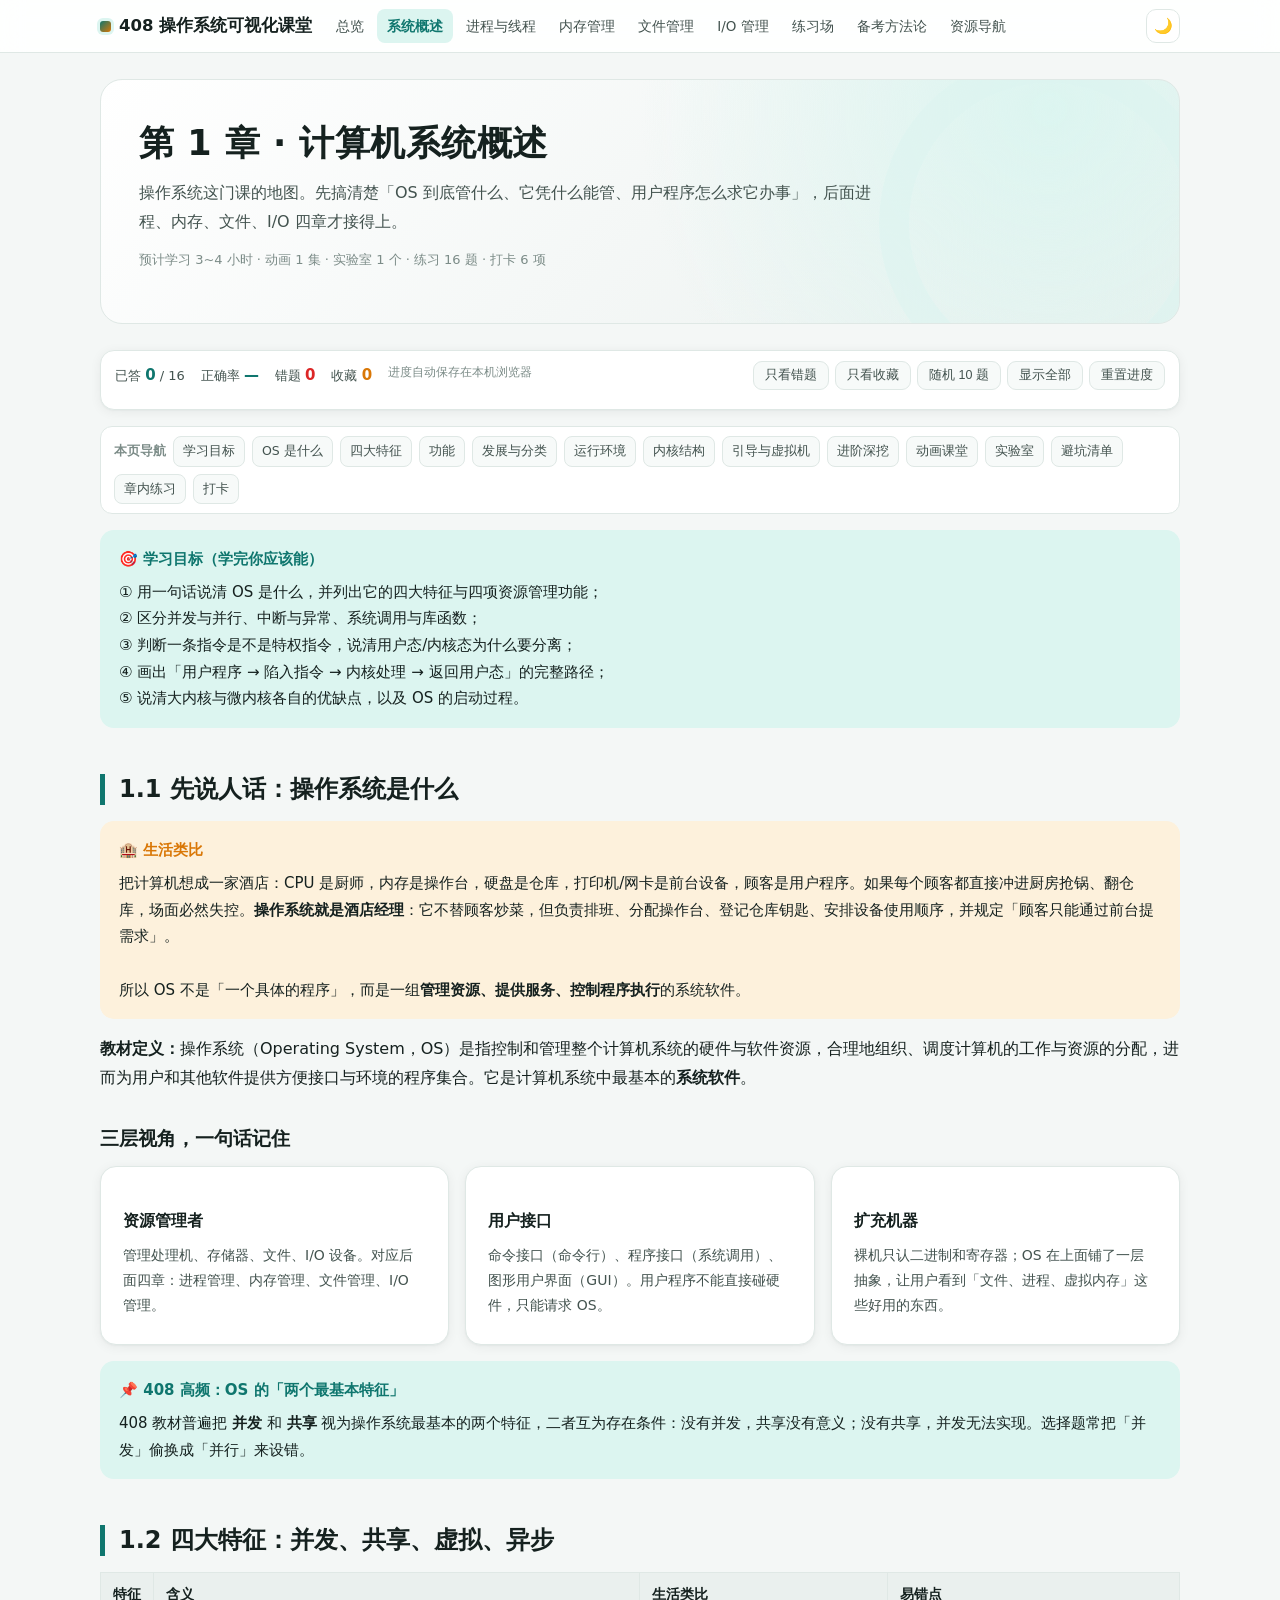
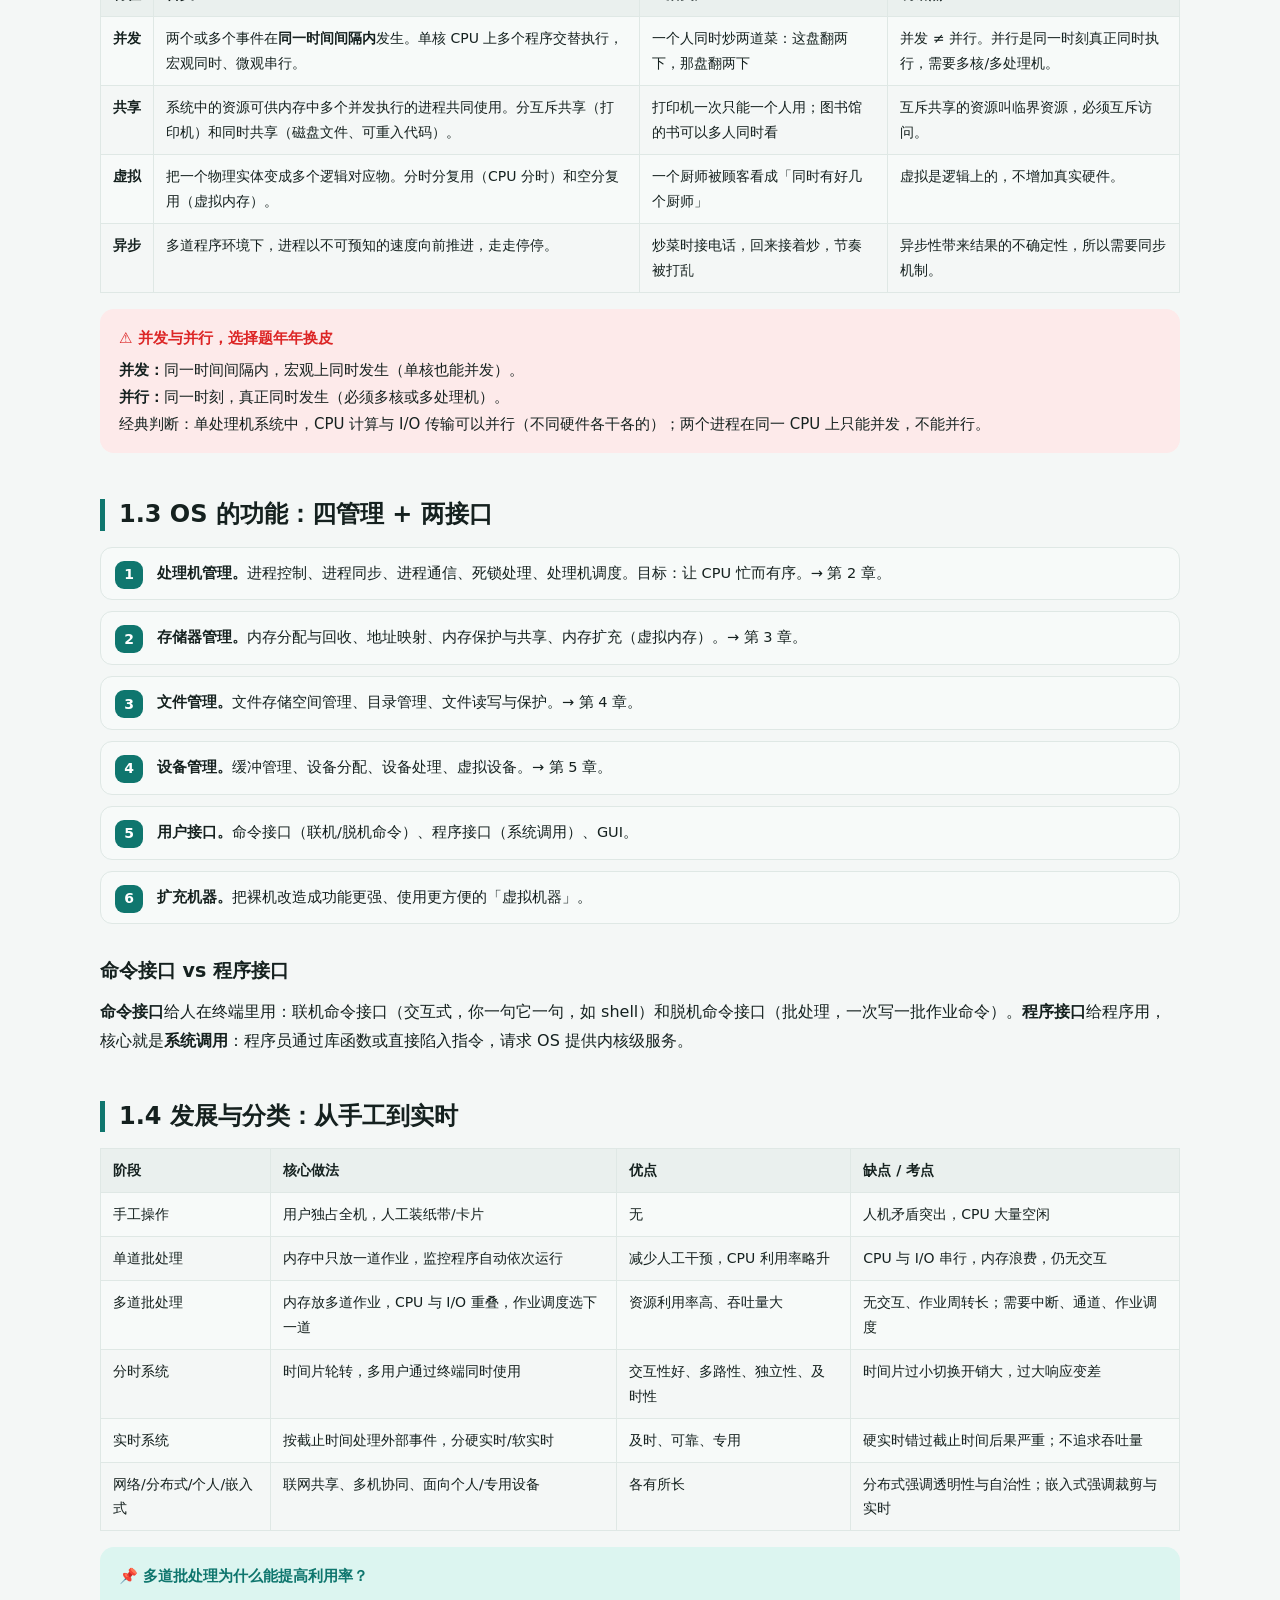
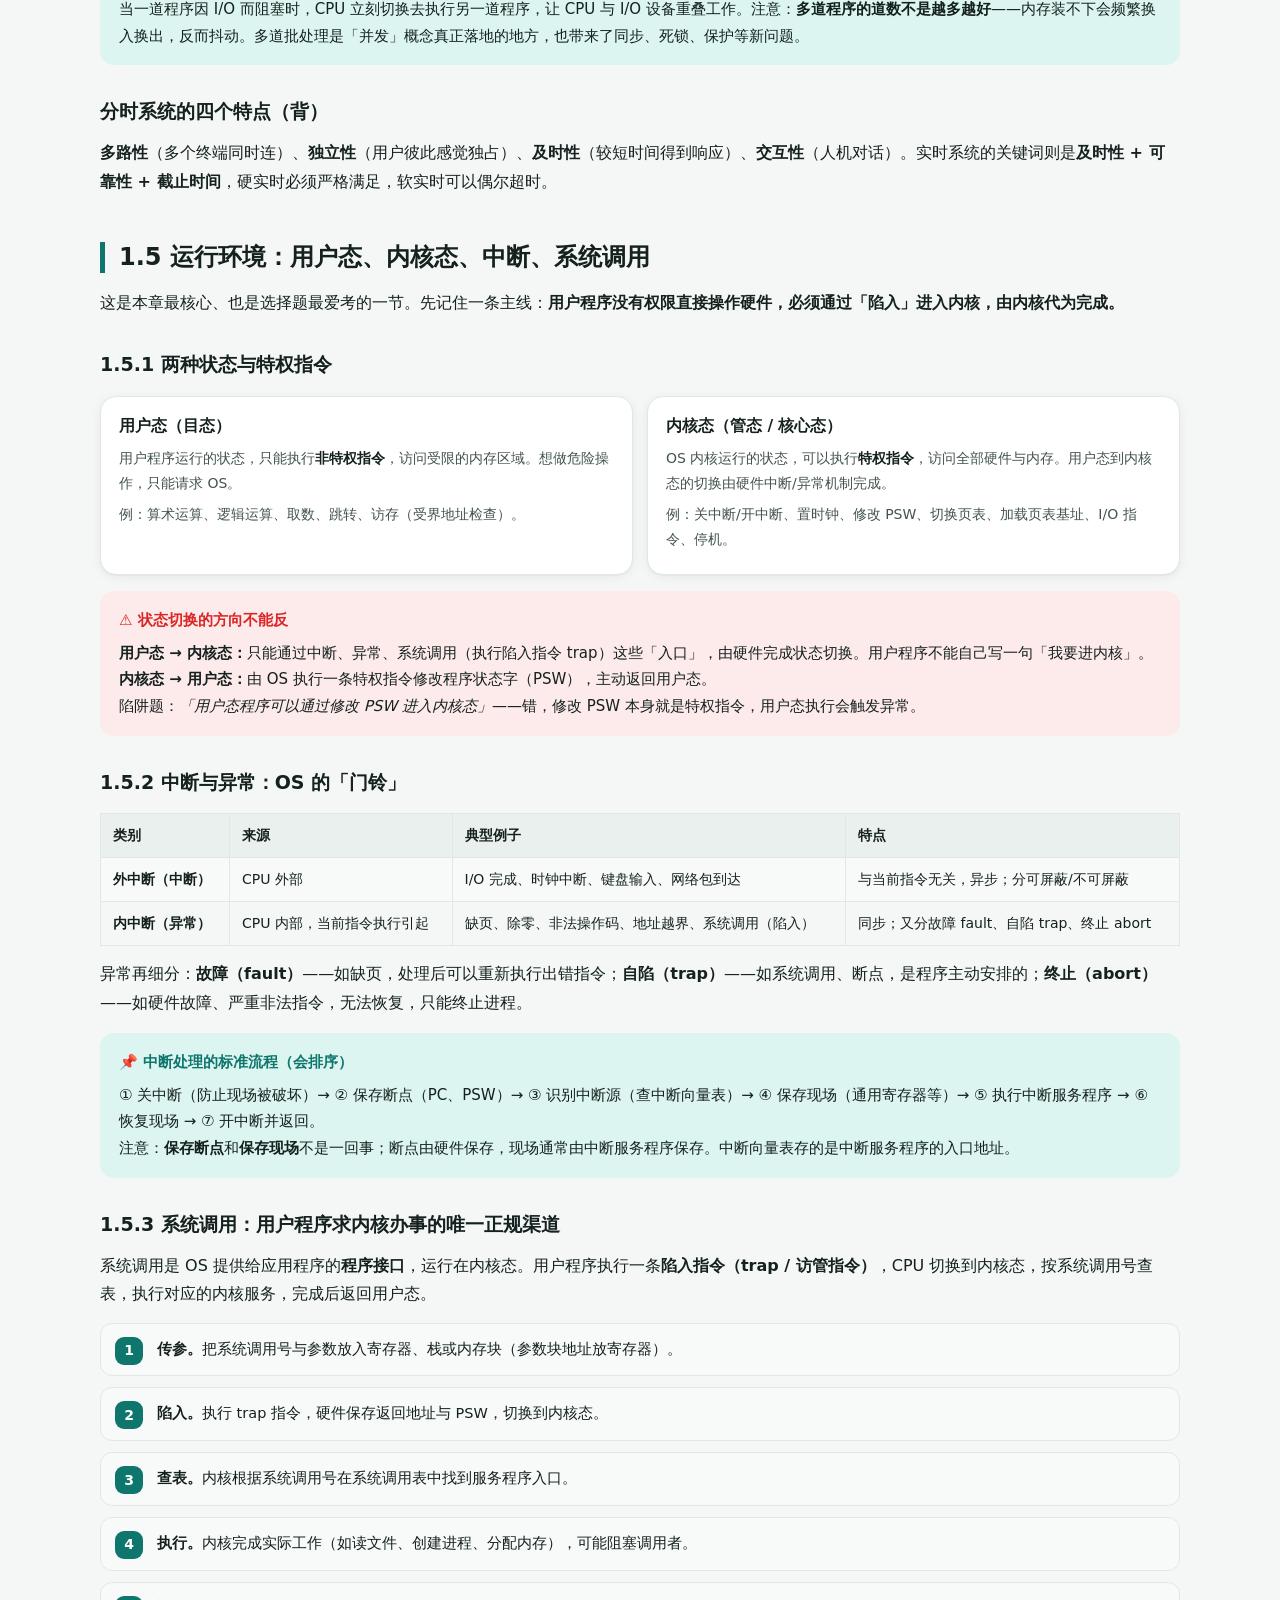
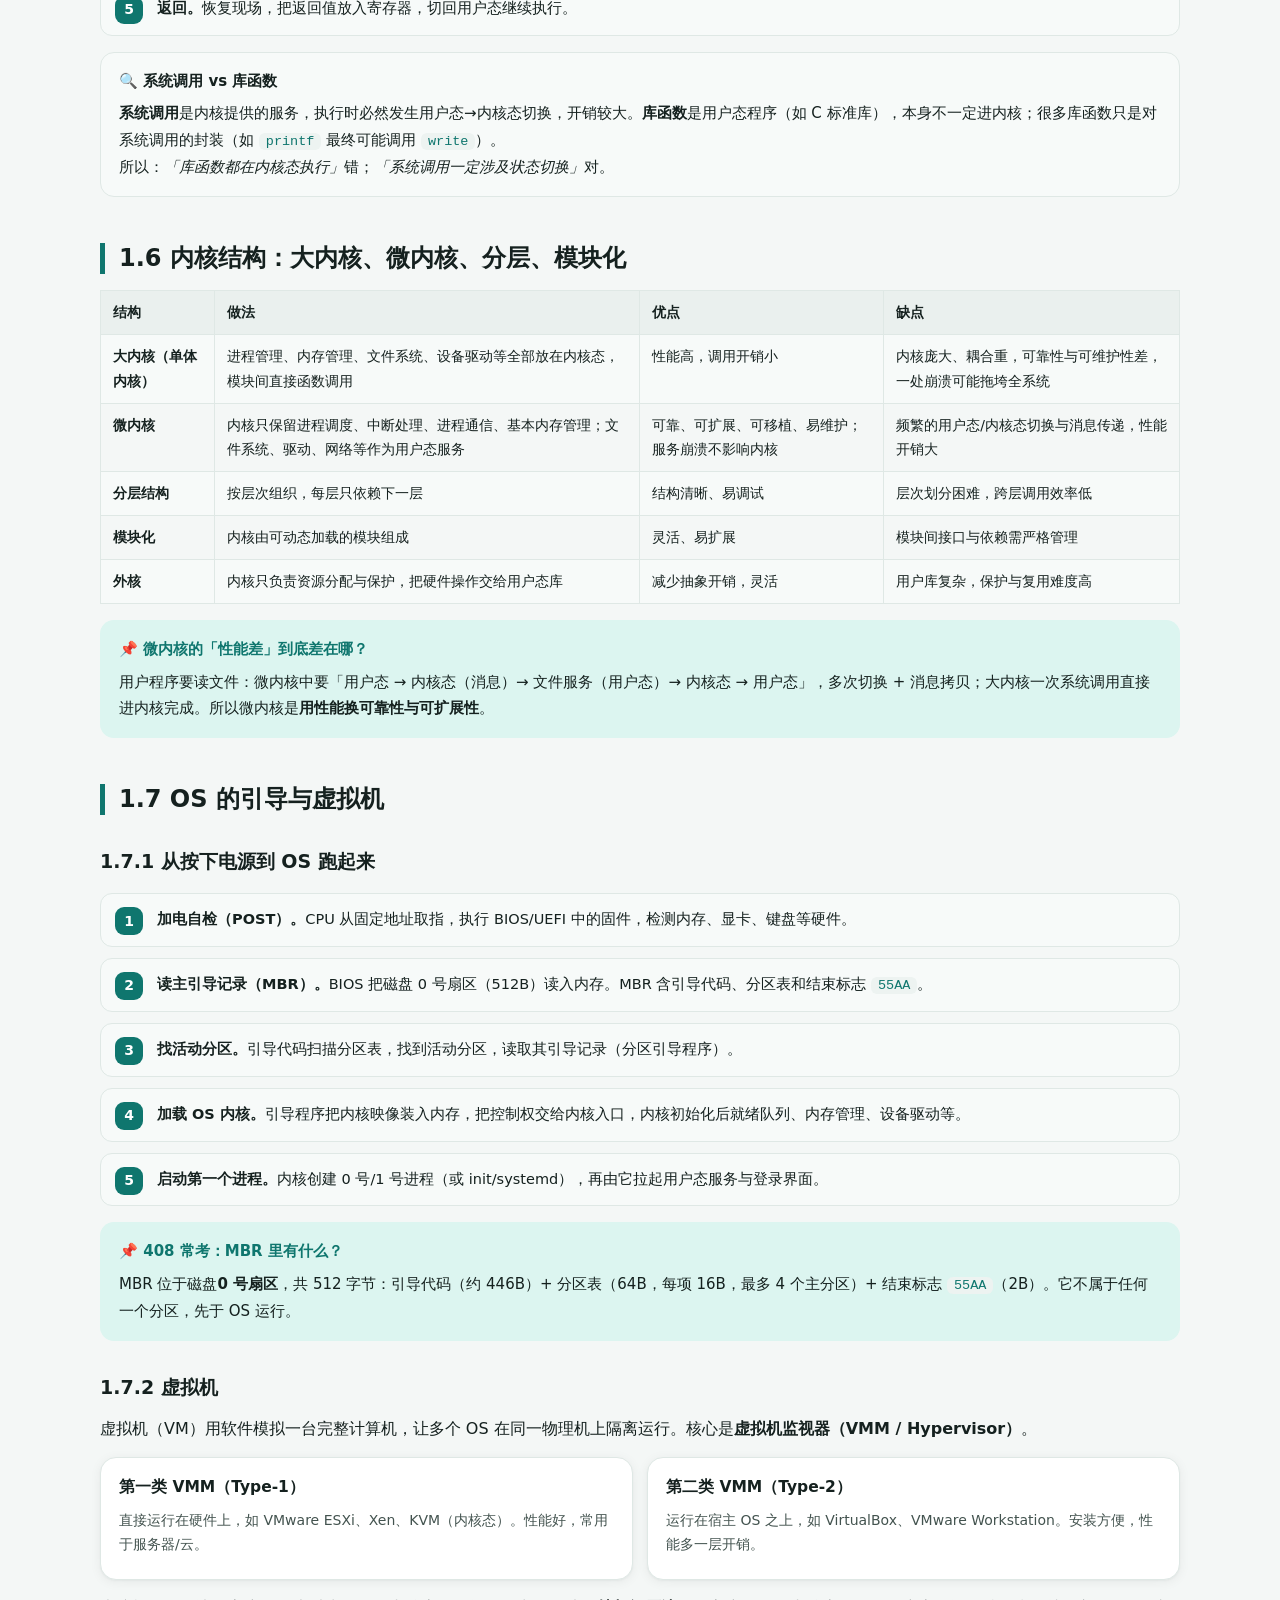
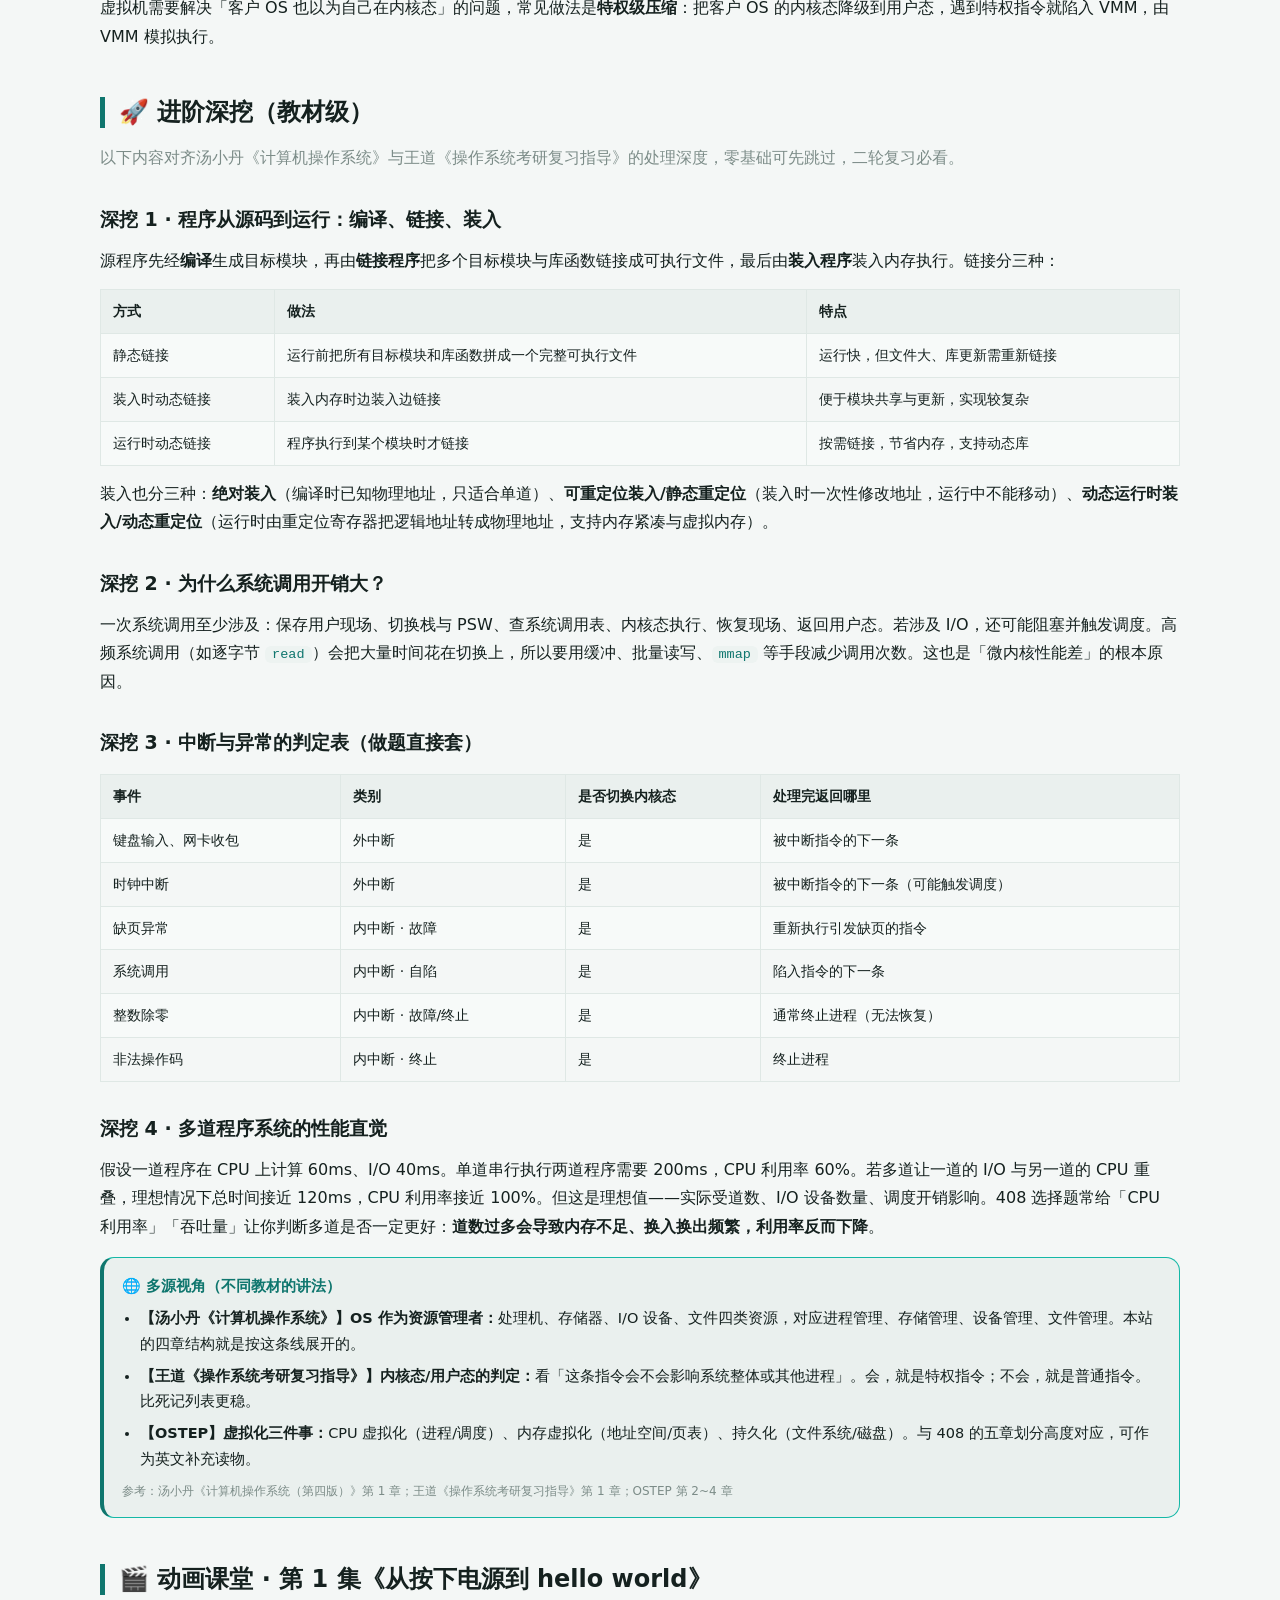
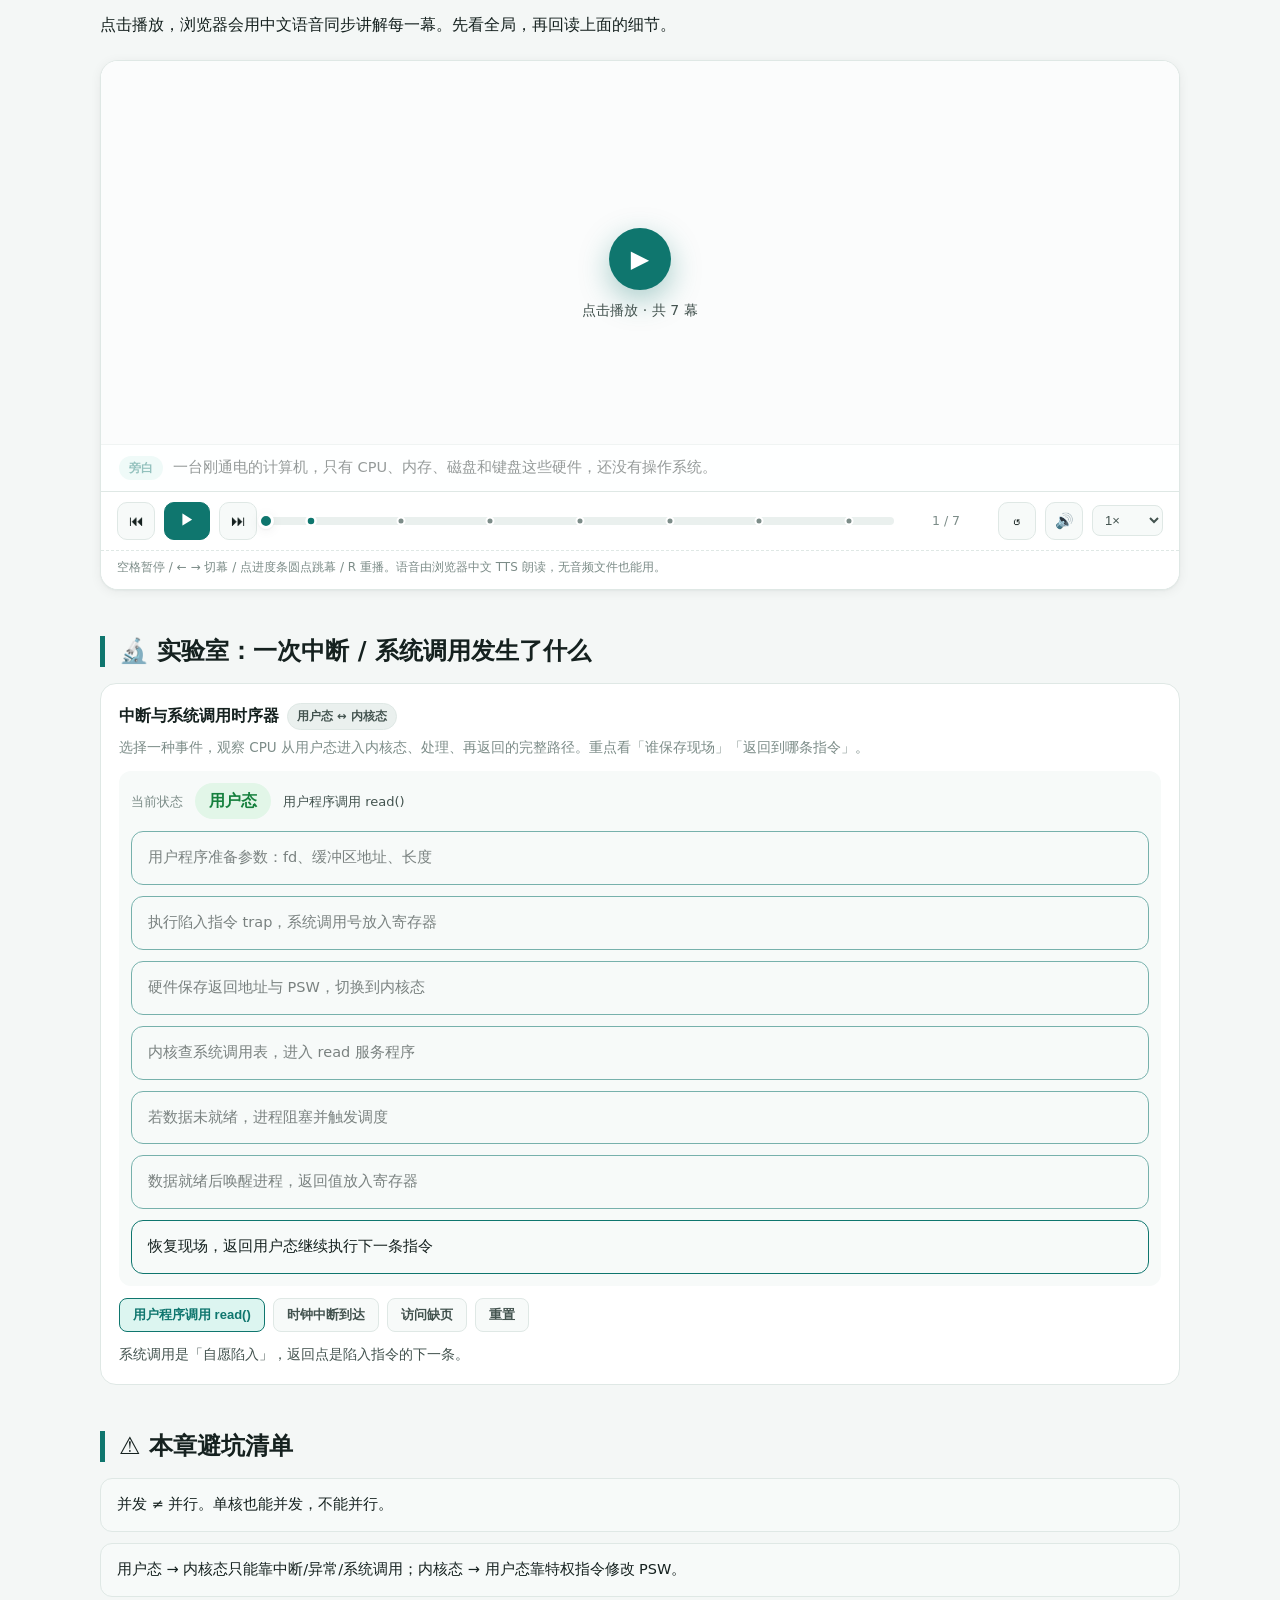
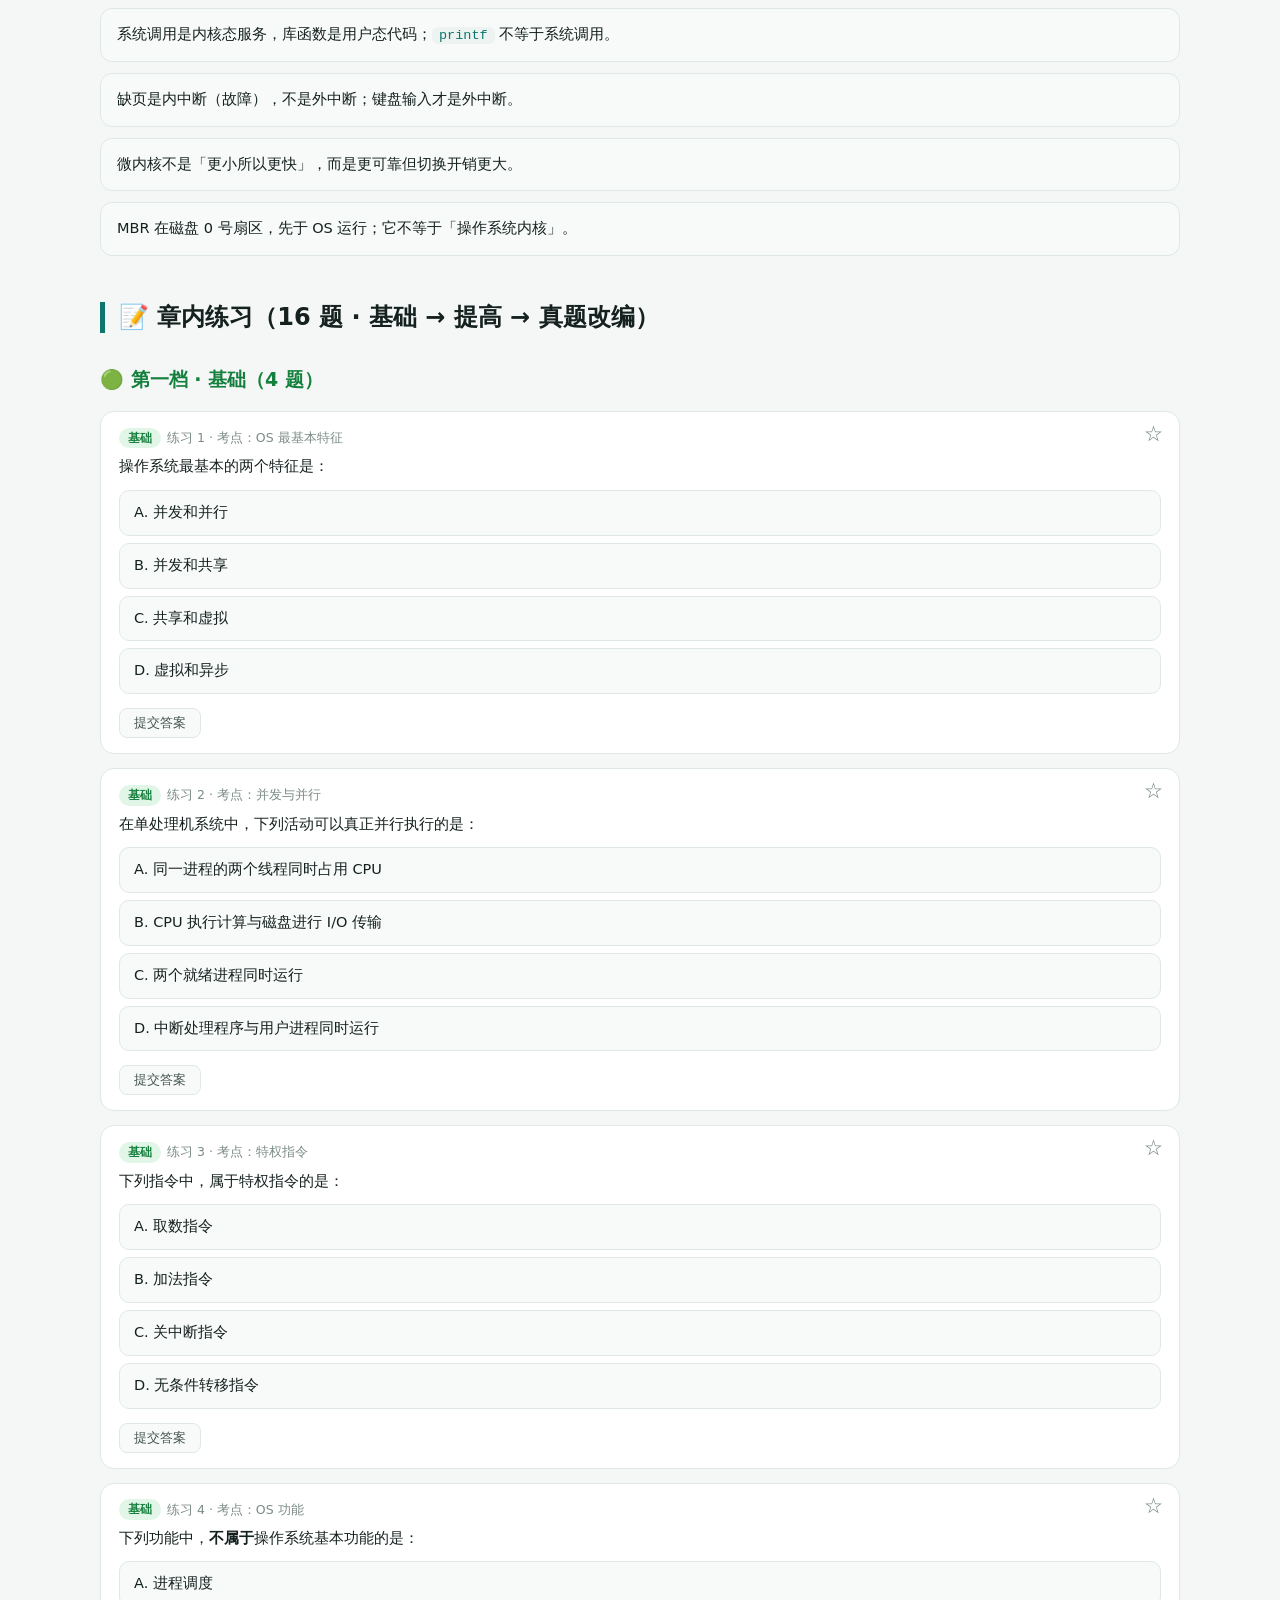
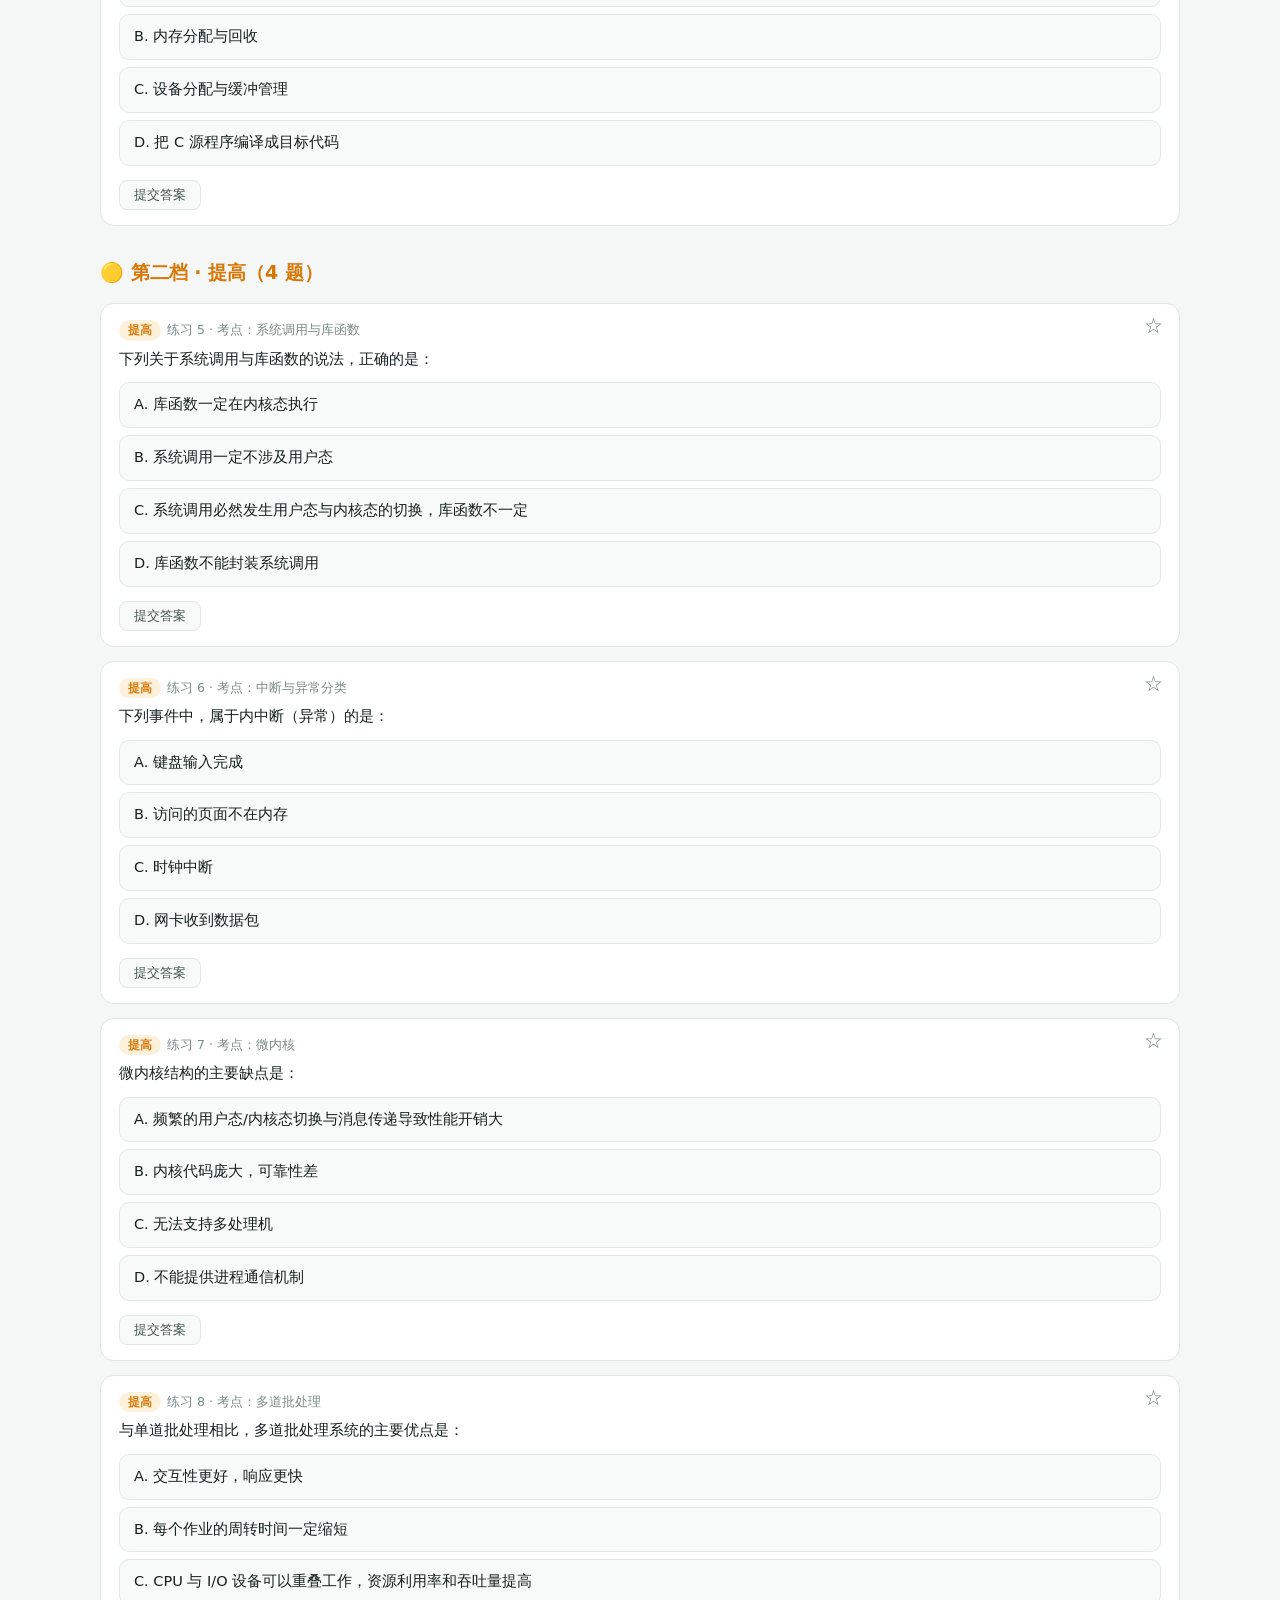
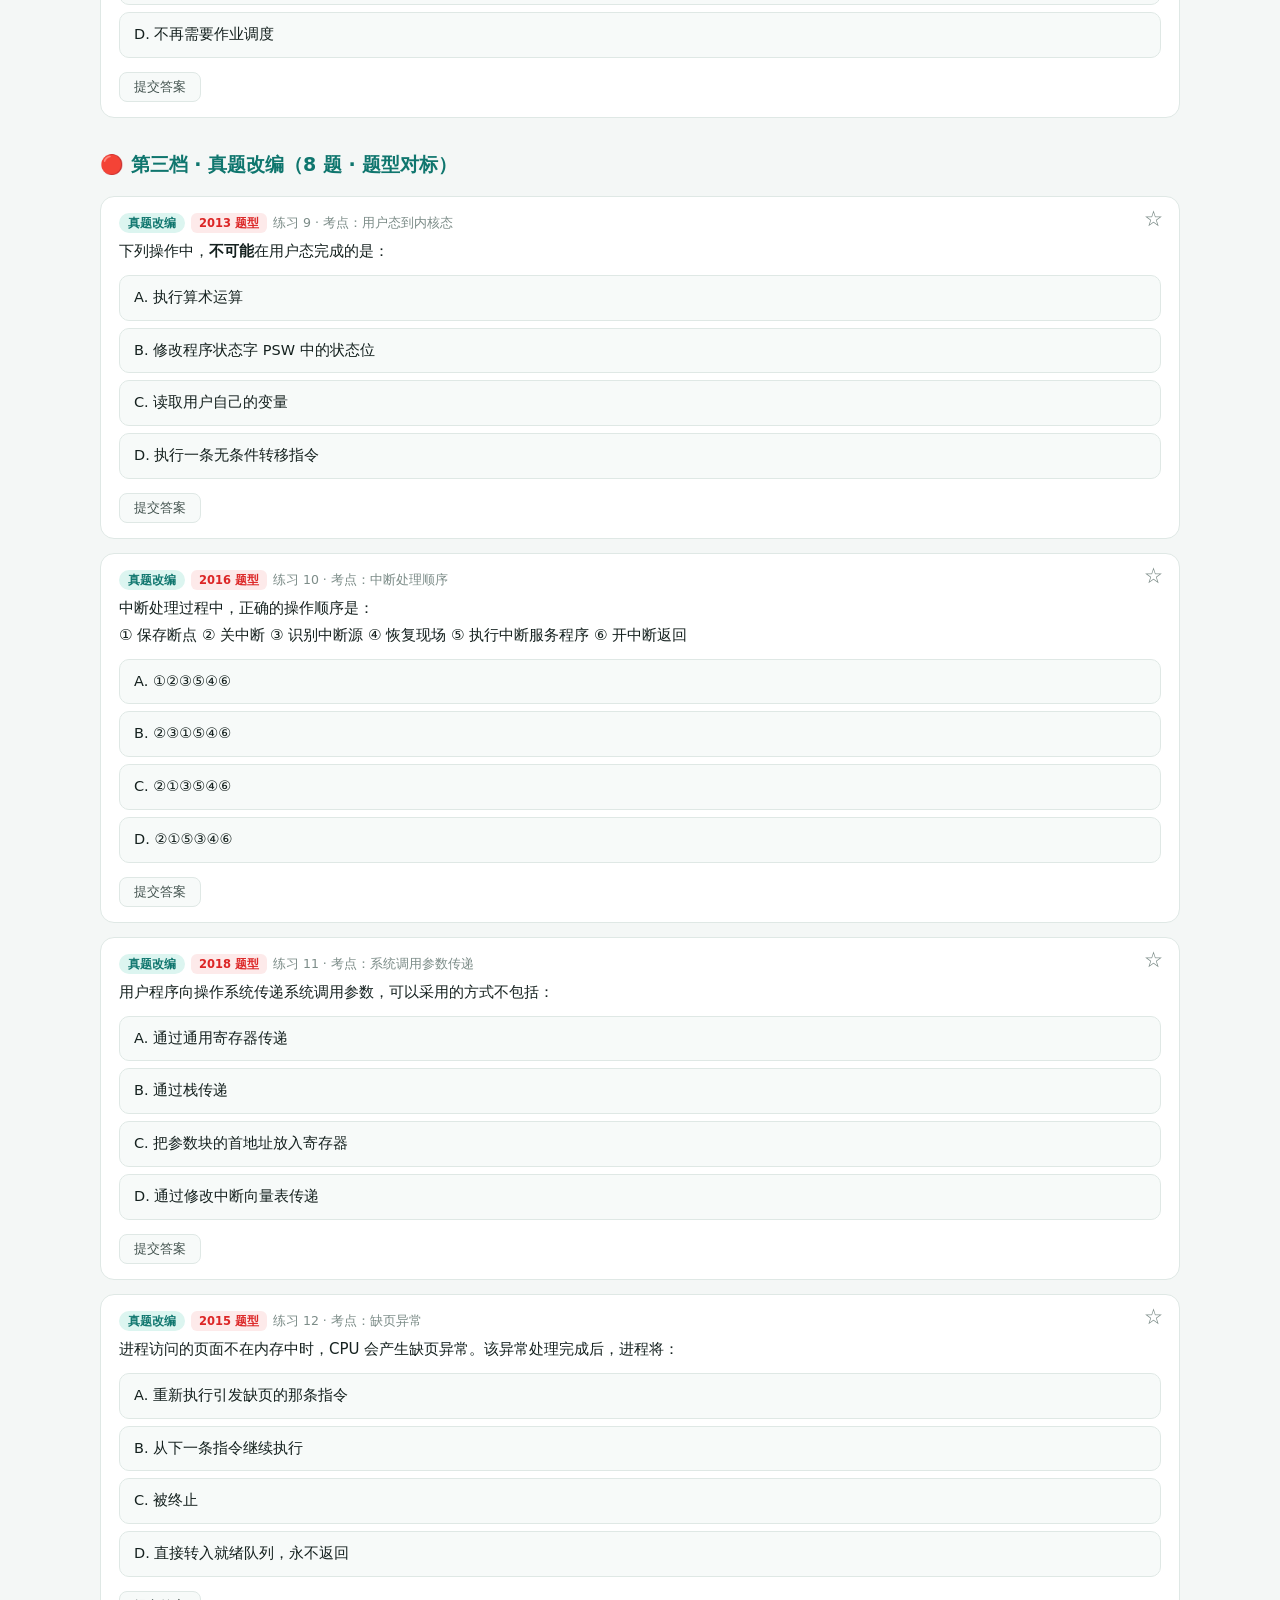
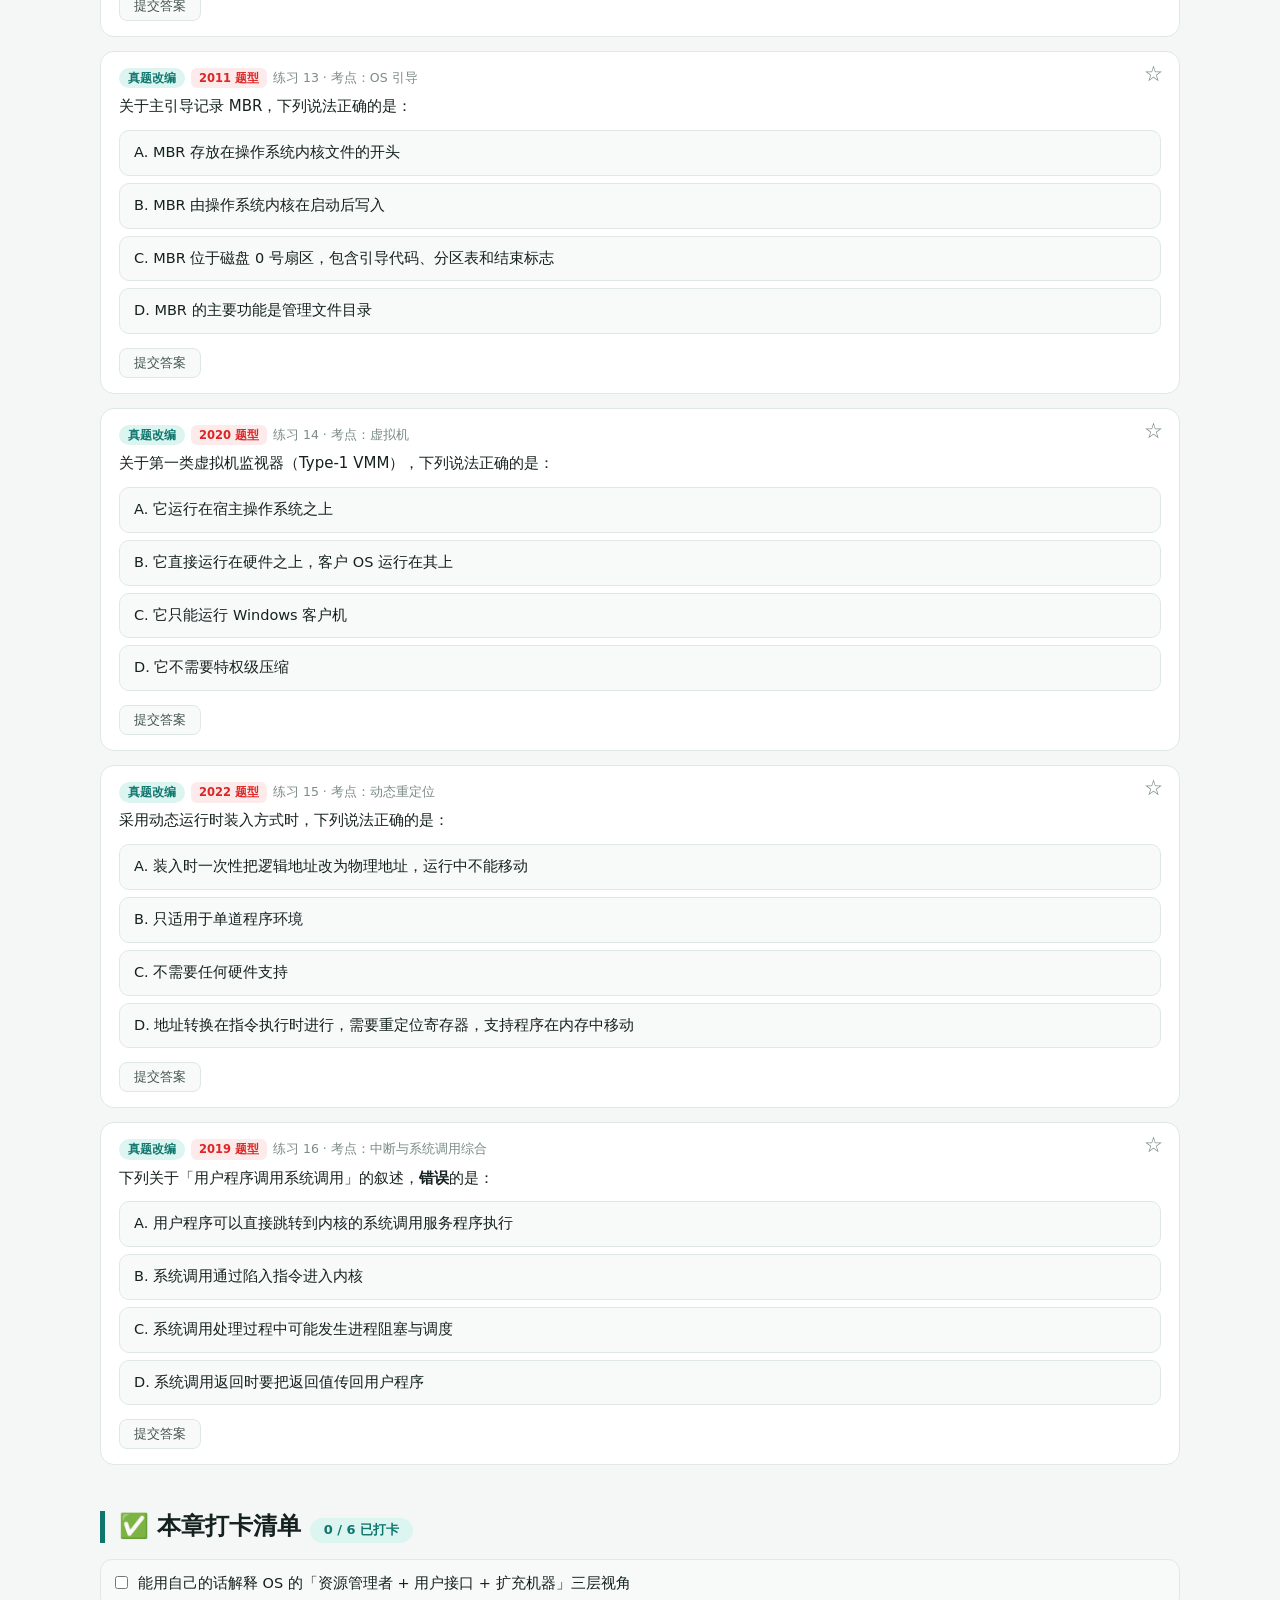
==== ch01.html @ ae4e2e85 "408 操作系统可视化课堂：5章详解/动画/实验室/80题/备考方法论" ====
<!DOCTYPE html>
<html lang="zh-CN" data-theme="light">
<head>
<meta charset="UTF-8">
<meta name="viewport" content="width=device-width, initial-scale=1.0">
<title>第 1 章 计算机系统概述 · 408 操作系统可视化课堂</title>
<link rel="stylesheet" href="assets/style.css">
</head>
<body>
<nav class="topbar"><div class="topbar-inner">
  <a class="logo" href="index.html"><span class="dot"></span>408 操作系统可视化课堂</a>
  <div class="nav-links">
    <a href="index.html">总览</a><a href="ch01.html">系统概述</a><a href="ch02.html">进程与线程</a><a href="ch03.html">内存管理</a><a href="ch04.html">文件管理</a><a href="ch05.html">I/O 管理</a><a href="practice.html">练习场</a><a href="method.html">备考方法论</a><a href="resources.html">资源导航</a>
  </div>
  <button class="theme-btn" title="切换明暗主题">🌙</button>
</div></nav>

<div class="wrap">
  <div class="hero">
    <h1>第 1 章 · 计算机系统概述</h1>
    <p>操作系统这门课的地图。先搞清楚「OS 到底管什么、它凭什么能管、用户程序怎么求它办事」，后面进程、内存、文件、I/O 四章才接得上。</p>
    <p class="tagline">预计学习 3~4 小时 · 动画 1 集 · 实验室 1 个 · 练习 16 题 · 打卡 6 项</p>
  </div>

  <div class="toc"><span class="toc-label">本页导航</span><a href="#goal">学习目标</a><a href="#s1">OS 是什么</a><a href="#s2">四大特征</a><a href="#s3">功能</a><a href="#s4">发展与分类</a><a href="#s5">运行环境</a><a href="#s6">内核结构</a><a href="#s7">引导与虚拟机</a><a href="#deep">进阶深挖</a><a href="#lesson">动画课堂</a><a href="#lab">实验室</a><a href="#pit">避坑清单</a><a href="#quiz">章内练习</a><a href="#ck">打卡</a></div>

  <div class="callout exam" id="goal"><div class="co-title">🎯 学习目标（学完你应该能）</div>
  ① 用一句话说清 OS 是什么，并列出它的四大特征与四项资源管理功能；<br>
  ② 区分并发与并行、中断与异常、系统调用与库函数；<br>
  ③ 判断一条指令是不是特权指令，说清用户态/内核态为什么要分离；<br>
  ④ 画出「用户程序 → 陷入指令 → 内核处理 → 返回用户态」的完整路径；<br>
  ⑤ 说清大内核与微内核各自的优缺点，以及 OS 的启动过程。</div>

  <h2 class="sec" id="s1">1.1 先说人话：操作系统是什么</h2>
  <div class="callout life"><div class="co-title">🏨 生活类比</div>
  把计算机想成一家酒店：CPU 是厨师，内存是操作台，硬盘是仓库，打印机/网卡是前台设备，顾客是用户程序。如果每个顾客都直接冲进厨房抢锅、翻仓库，场面必然失控。<b>操作系统就是酒店经理</b>：它不替顾客炒菜，但负责排班、分配操作台、登记仓库钥匙、安排设备使用顺序，并规定「顾客只能通过前台提需求」。<br><br>
  所以 OS 不是「一个具体的程序」，而是一组<b>管理资源、提供服务、控制程序执行</b>的系统软件。</div>

  <p><b>教材定义：</b>操作系统（Operating System，OS）是指控制和管理整个计算机系统的硬件与软件资源，合理地组织、调度计算机的工作与资源的分配，进而为用户和其他软件提供方便接口与环境的程序集合。它是计算机系统中最基本的<b>系统软件</b>。</p>

  <h3 class="sub">三层视角，一句话记住</h3>
  <div class="grid cols-3">
    <div class="card"><h4 class="mini">资源管理者</h4><p>管理处理机、存储器、文件、I/O 设备。对应后面四章：进程管理、内存管理、文件管理、I/O 管理。</p></div>
    <div class="card"><h4 class="mini">用户接口</h4><p>命令接口（命令行）、程序接口（系统调用）、图形用户界面（GUI）。用户程序不能直接碰硬件，只能请求 OS。</p></div>
    <div class="card"><h4 class="mini">扩充机器</h4><p>裸机只认二进制和寄存器；OS 在上面铺了一层抽象，让用户看到「文件、进程、虚拟内存」这些好用的东西。</p></div>
  </div>

  <div class="callout exam"><div class="co-title">📌 408 高频：OS 的「两个最基本特征」</div>
  408 教材普遍把 <b>并发</b> 和 <b>共享</b> 视为操作系统最基本的两个特征，二者互为存在条件：没有并发，共享没有意义；没有共享，并发无法实现。选择题常把「并发」偷换成「并行」来设错。</div>

  <h2 class="sec" id="s2">1.2 四大特征：并发、共享、虚拟、异步</h2>
  <div class="tbl-wrap">
    <table class="tbl">
      <tr><th>特征</th><th>含义</th><th>生活类比</th><th>易错点</th></tr>
      <tr><td><b>并发</b></td><td>两个或多个事件在<b>同一时间间隔内</b>发生。单核 CPU 上多个程序交替执行，宏观同时、微观串行。</td><td>一个人同时炒两道菜：这盘翻两下，那盘翻两下</td><td>并发 ≠ 并行。并行是同一时刻真正同时执行，需要多核/多处理机。</td></tr>
      <tr><td><b>共享</b></td><td>系统中的资源可供内存中多个并发执行的进程共同使用。分互斥共享（打印机）和同时共享（磁盘文件、可重入代码）。</td><td>打印机一次只能一个人用；图书馆的书可以多人同时看</td><td>互斥共享的资源叫临界资源，必须互斥访问。</td></tr>
      <tr><td><b>虚拟</b></td><td>把一个物理实体变成多个逻辑对应物。分时分复用（CPU 分时）和空分复用（虚拟内存）。</td><td>一个厨师被顾客看成「同时有好几个厨师」</td><td>虚拟是逻辑上的，不增加真实硬件。</td></tr>
      <tr><td><b>异步</b></td><td>多道程序环境下，进程以不可预知的速度向前推进，走走停停。</td><td>炒菜时接电话，回来接着炒，节奏被打乱</td><td>异步性带来结果的不确定性，所以需要同步机制。</td></tr>
    </table>
  </div>

  <div class="callout warn"><div class="co-title">⚠️ 并发与并行，选择题年年换皮</div>
  <b>并发：</b>同一时间间隔内，宏观上同时发生（单核也能并发）。<br>
  <b>并行：</b>同一时刻，真正同时发生（必须多核或多处理机）。<br>
  经典判断：单处理机系统中，CPU 计算与 I/O 传输可以并行（不同硬件各干各的）；两个进程在同一 CPU 上只能并发，不能并行。</div>

  <h2 class="sec" id="s3">1.3 OS 的功能：四管理 + 两接口</h2>
  <div class="steps">
    <div class="step"><b>处理机管理。</b>进程控制、进程同步、进程通信、死锁处理、处理机调度。目标：让 CPU 忙而有序。→ 第 2 章。</div>
    <div class="step"><b>存储器管理。</b>内存分配与回收、地址映射、内存保护与共享、内存扩充（虚拟内存）。→ 第 3 章。</div>
    <div class="step"><b>文件管理。</b>文件存储空间管理、目录管理、文件读写与保护。→ 第 4 章。</div>
    <div class="step"><b>设备管理。</b>缓冲管理、设备分配、设备处理、虚拟设备。→ 第 5 章。</div>
    <div class="step"><b>用户接口。</b>命令接口（联机/脱机命令）、程序接口（系统调用）、GUI。</div>
    <div class="step"><b>扩充机器。</b>把裸机改造成功能更强、使用更方便的「虚拟机器」。</div>
  </div>

  <h3 class="sub">命令接口 vs 程序接口</h3>
  <p><b>命令接口</b>给人在终端里用：联机命令接口（交互式，你一句它一句，如 shell）和脱机命令接口（批处理，一次写一批作业命令）。<b>程序接口</b>给程序用，核心就是<b>系统调用</b>：程序员通过库函数或直接陷入指令，请求 OS 提供内核级服务。</p>

  <h2 class="sec" id="s4">1.4 发展与分类：从手工到实时</h2>
  <div class="tbl-wrap">
    <table class="tbl">
      <tr><th>阶段</th><th>核心做法</th><th>优点</th><th>缺点 / 考点</th></tr>
      <tr><td>手工操作</td><td>用户独占全机，人工装纸带/卡片</td><td>无</td><td>人机矛盾突出，CPU 大量空闲</td></tr>
      <tr><td>单道批处理</td><td>内存中只放一道作业，监控程序自动依次运行</td><td>减少人工干预，CPU 利用率略升</td><td>CPU 与 I/O 串行，内存浪费，仍无交互</td></tr>
      <tr><td>多道批处理</td><td>内存放多道作业，CPU 与 I/O 重叠，作业调度选下一道</td><td>资源利用率高、吞吐量大</td><td>无交互、作业周转长；需要中断、通道、作业调度</td></tr>
      <tr><td>分时系统</td><td>时间片轮转，多用户通过终端同时使用</td><td>交互性好、多路性、独立性、及时性</td><td>时间片过小切换开销大，过大响应变差</td></tr>
      <tr><td>实时系统</td><td>按截止时间处理外部事件，分硬实时/软实时</td><td>及时、可靠、专用</td><td>硬实时错过截止时间后果严重；不追求吞吐量</td></tr>
      <tr><td>网络/分布式/个人/嵌入式</td><td>联网共享、多机协同、面向个人/专用设备</td><td>各有所长</td><td>分布式强调透明性与自治性；嵌入式强调裁剪与实时</td></tr>
    </table>
  </div>

  <div class="callout exam"><div class="co-title">📌 多道批处理为什么能提高利用率？</div>
  当一道程序因 I/O 而阻塞时，CPU 立刻切换去执行另一道程序，让 CPU 与 I/O 设备重叠工作。注意：<b>多道程序的道数不是越多越好</b>——内存装不下会频繁换入换出，反而抖动。多道批处理是「并发」概念真正落地的地方，也带来了同步、死锁、保护等新问题。</div>

  <h3 class="sub">分时系统的四个特点（背）</h3>
  <p><b>多路性</b>（多个终端同时连）、<b>独立性</b>（用户彼此感觉独占）、<b>及时性</b>（较短时间得到响应）、<b>交互性</b>（人机对话）。实时系统的关键词则是<b>及时性 + 可靠性 + 截止时间</b>，硬实时必须严格满足，软实时可以偶尔超时。</p>

  <h2 class="sec" id="s5">1.5 运行环境：用户态、内核态、中断、系统调用</h2>
  <p>这是本章最核心、也是选择题最爱考的一节。先记住一条主线：<b>用户程序没有权限直接操作硬件，必须通过「陷入」进入内核，由内核代为完成。</b></p>

  <h3 class="sub">1.5.1 两种状态与特权指令</h3>
  <div class="split">
    <div class="card">
      <h4>用户态（目态）</h4>
      <p>用户程序运行的状态，只能执行<b>非特权指令</b>，访问受限的内存区域。想做危险操作，只能请求 OS。</p>
      <p class="muted small">例：算术运算、逻辑运算、取数、跳转、访存（受界地址检查）。</p>
    </div>
    <div class="card">
      <h4>内核态（管态 / 核心态）</h4>
      <p>OS 内核运行的状态，可以执行<b>特权指令</b>，访问全部硬件与内存。用户态到内核态的切换由硬件中断/异常机制完成。</p>
      <p class="muted small">例：关中断/开中断、置时钟、修改 PSW、切换页表、加载页表基址、I/O 指令、停机。</p>
    </div>
  </div>

  <div class="callout warn"><div class="co-title">⚠️ 状态切换的方向不能反</div>
  <b>用户态 → 内核态：</b>只能通过中断、异常、系统调用（执行陷入指令 trap）这些「入口」，由硬件完成状态切换。用户程序不能自己写一句「我要进内核」。<br>
  <b>内核态 → 用户态：</b>由 OS 执行一条特权指令修改程序状态字（PSW），主动返回用户态。<br>
  陷阱题：<i>「用户态程序可以通过修改 PSW 进入内核态」</i>——错，修改 PSW 本身就是特权指令，用户态执行会触发异常。</div>

  <h3 class="sub">1.5.2 中断与异常：OS 的「门铃」</h3>
  <div class="tbl-wrap">
    <table class="tbl">
      <tr><th>类别</th><th>来源</th><th>典型例子</th><th>特点</th></tr>
      <tr><td><b>外中断（中断）</b></td><td>CPU 外部</td><td>I/O 完成、时钟中断、键盘输入、网络包到达</td><td>与当前指令无关，异步；分可屏蔽/不可屏蔽</td></tr>
      <tr><td><b>内中断（异常）</b></td><td>CPU 内部，当前指令执行引起</td><td>缺页、除零、非法操作码、地址越界、系统调用（陷入）</td><td>同步；又分故障 fault、自陷 trap、终止 abort</td></tr>
    </table>
  </div>
  <p>异常再细分：<b>故障（fault）</b>——如缺页，处理后可以重新执行出错指令；<b>自陷（trap）</b>——如系统调用、断点，是程序主动安排的；<b>终止（abort）</b>——如硬件故障、严重非法指令，无法恢复，只能终止进程。</p>

  <div class="callout exam"><div class="co-title">📌 中断处理的标准流程（会排序）</div>
  ① 关中断（防止现场被破坏）→ ② 保存断点（PC、PSW）→ ③ 识别中断源（查中断向量表）→ ④ 保存现场（通用寄存器等）→ ⑤ 执行中断服务程序 → ⑥ 恢复现场 → ⑦ 开中断并返回。<br>
  注意：<b>保存断点</b>和<b>保存现场</b>不是一回事；断点由硬件保存，现场通常由中断服务程序保存。中断向量表存的是中断服务程序的入口地址。</div>

  <h3 class="sub">1.5.3 系统调用：用户程序求内核办事的唯一正规渠道</h3>
  <p>系统调用是 OS 提供给应用程序的<b>程序接口</b>，运行在内核态。用户程序执行一条<b>陷入指令（trap / 访管指令）</b>，CPU 切换到内核态，按系统调用号查表，执行对应的内核服务，完成后返回用户态。</p>

  <div class="steps">
    <div class="step"><b>传参。</b>把系统调用号与参数放入寄存器、栈或内存块（参数块地址放寄存器）。</div>
    <div class="step"><b>陷入。</b>执行 trap 指令，硬件保存返回地址与 PSW，切换到内核态。</div>
    <div class="step"><b>查表。</b>内核根据系统调用号在系统调用表中找到服务程序入口。</div>
    <div class="step"><b>执行。</b>内核完成实际工作（如读文件、创建进程、分配内存），可能阻塞调用者。</div>
    <div class="step"><b>返回。</b>恢复现场，把返回值放入寄存器，切回用户态继续执行。</div>
  </div>

  <div class="callout"><div class="co-title">🔍 系统调用 vs 库函数</div>
  <b>系统调用</b>是内核提供的服务，执行时必然发生用户态→内核态切换，开销较大。<b>库函数</b>是用户态程序（如 C 标准库），本身不一定进内核；很多库函数只是对系统调用的封装（如 <code class="inline">printf</code> 最终可能调用 <code class="inline">write</code>）。<br>
  所以：<i>「库函数都在内核态执行」</i>错；<i>「系统调用一定涉及状态切换」</i>对。</div>

  <h2 class="sec" id="s6">1.6 内核结构：大内核、微内核、分层、模块化</h2>
  <div class="tbl-wrap">
    <table class="tbl">
      <tr><th>结构</th><th>做法</th><th>优点</th><th>缺点</th></tr>
      <tr><td><b>大内核（单体内核）</b></td><td>进程管理、内存管理、文件系统、设备驱动等全部放在内核态，模块间直接函数调用</td><td>性能高，调用开销小</td><td>内核庞大、耦合重，可靠性与可维护性差，一处崩溃可能拖垮全系统</td></tr>
      <tr><td><b>微内核</b></td><td>内核只保留进程调度、中断处理、进程通信、基本内存管理；文件系统、驱动、网络等作为用户态服务</td><td>可靠、可扩展、可移植、易维护；服务崩溃不影响内核</td><td>频繁的用户态/内核态切换与消息传递，性能开销大</td></tr>
      <tr><td><b>分层结构</b></td><td>按层次组织，每层只依赖下一层</td><td>结构清晰、易调试</td><td>层次划分困难，跨层调用效率低</td></tr>
      <tr><td><b>模块化</b></td><td>内核由可动态加载的模块组成</td><td>灵活、易扩展</td><td>模块间接口与依赖需严格管理</td></tr>
      <tr><td><b>外核</b></td><td>内核只负责资源分配与保护，把硬件操作交给用户态库</td><td>减少抽象开销，灵活</td><td>用户库复杂，保护与复用难度高</td></tr>
    </table>
  </div>
  <div class="callout exam"><div class="co-title">📌 微内核的「性能差」到底差在哪？</div>
  用户程序要读文件：微内核中要「用户态 → 内核态（消息）→ 文件服务（用户态）→ 内核态 → 用户态」，多次切换 + 消息拷贝；大内核一次系统调用直接进内核完成。所以微内核是<b>用性能换可靠性与可扩展性</b>。</div>

  <h2 class="sec" id="s7">1.7 OS 的引导与虚拟机</h2>
  <h3 class="sub">1.7.1 从按下电源到 OS 跑起来</h3>
  <div class="steps">
    <div class="step"><b>加电自检（POST）。</b>CPU 从固定地址取指，执行 BIOS/UEFI 中的固件，检测内存、显卡、键盘等硬件。</div>
    <div class="step"><b>读主引导记录（MBR）。</b>BIOS 把磁盘 0 号扇区（512B）读入内存。MBR 含引导代码、分区表和结束标志 <code class="inline">55AA</code>。</div>
    <div class="step"><b>找活动分区。</b>引导代码扫描分区表，找到活动分区，读取其引导记录（分区引导程序）。</div>
    <div class="step"><b>加载 OS 内核。</b>引导程序把内核映像装入内存，把控制权交给内核入口，内核初始化后就绪队列、内存管理、设备驱动等。</div>
    <div class="step"><b>启动第一个进程。</b>内核创建 0 号/1 号进程（或 init/systemd），再由它拉起用户态服务与登录界面。</div>
  </div>
  <div class="callout exam"><div class="co-title">📌 408 常考：MBR 里有什么？</div>
  MBR 位于磁盘<b>0 号扇区</b>，共 512 字节：引导代码（约 446B）+ 分区表（64B，每项 16B，最多 4 个主分区）+ 结束标志 <code class="inline">55AA</code>（2B）。它不属于任何一个分区，先于 OS 运行。</div>

  <h3 class="sub">1.7.2 虚拟机</h3>
  <p>虚拟机（VM）用软件模拟一台完整计算机，让多个 OS 在同一物理机上隔离运行。核心是<b>虚拟机监视器（VMM / Hypervisor）</b>。</p>
  <div class="split">
    <div class="card"><h4>第一类 VMM（Type-1）</h4><p>直接运行在硬件上，如 VMware ESXi、Xen、KVM（内核态）。性能好，常用于服务器/云。</p></div>
    <div class="card"><h4>第二类 VMM（Type-2）</h4><p>运行在宿主 OS 之上，如 VirtualBox、VMware Workstation。安装方便，性能多一层开销。</p></div>
  </div>
  <p>虚拟机需要解决「客户 OS 也以为自己在内核态」的问题，常见做法是<b>特权级压缩</b>：把客户 OS 的内核态降级到用户态，遇到特权指令就陷入 VMM，由 VMM 模拟执行。</p>

  <h2 class="sec" id="deep">🚀 进阶深挖（教材级）</h2>
  <p class="muted">以下内容对齐汤小丹《计算机操作系统》与王道《操作系统考研复习指导》的处理深度，零基础可先跳过，二轮复习必看。</p>

  <h3 class="sub">深挖 1 · 程序从源码到运行：编译、链接、装入</h3>
  <p>源程序先经<b>编译</b>生成目标模块，再由<b>链接程序</b>把多个目标模块与库函数链接成可执行文件，最后由<b>装入程序</b>装入内存执行。链接分三种：</p>
  <div class="tbl-wrap">
    <table class="tbl">
      <tr><th>方式</th><th>做法</th><th>特点</th></tr>
      <tr><td>静态链接</td><td>运行前把所有目标模块和库函数拼成一个完整可执行文件</td><td>运行快，但文件大、库更新需重新链接</td></tr>
      <tr><td>装入时动态链接</td><td>装入内存时边装入边链接</td><td>便于模块共享与更新，实现较复杂</td></tr>
      <tr><td>运行时动态链接</td><td>程序执行到某个模块时才链接</td><td>按需链接，节省内存，支持动态库</td></tr>
    </table>
  </div>
  <p>装入也分三种：<b>绝对装入</b>（编译时已知物理地址，只适合单道）、<b>可重定位装入/静态重定位</b>（装入时一次性修改地址，运行中不能移动）、<b>动态运行时装入/动态重定位</b>（运行时由重定位寄存器把逻辑地址转成物理地址，支持内存紧凑与虚拟内存）。</p>

  <h3 class="sub">深挖 2 · 为什么系统调用开销大？</h3>
  <p>一次系统调用至少涉及：保存用户现场、切换栈与 PSW、查系统调用表、内核态执行、恢复现场、返回用户态。若涉及 I/O，还可能阻塞并触发调度。高频系统调用（如逐字节 <code class="inline">read</code>）会把大量时间花在切换上，所以要用缓冲、批量读写、<code class="inline">mmap</code> 等手段减少调用次数。这也是「微内核性能差」的根本原因。</p>

  <h3 class="sub">深挖 3 · 中断与异常的判定表（做题直接套）</h3>
  <div class="tbl-wrap">
    <table class="tbl">
      <tr><th>事件</th><th>类别</th><th>是否切换内核态</th><th>处理完返回哪里</th></tr>
      <tr><td>键盘输入、网卡收包</td><td>外中断</td><td>是</td><td>被中断指令的下一条</td></tr>
      <tr><td>时钟中断</td><td>外中断</td><td>是</td><td>被中断指令的下一条（可能触发调度）</td></tr>
      <tr><td>缺页异常</td><td>内中断 · 故障</td><td>是</td><td>重新执行引发缺页的指令</td></tr>
      <tr><td>系统调用</td><td>内中断 · 自陷</td><td>是</td><td>陷入指令的下一条</td></tr>
      <tr><td>整数除零</td><td>内中断 · 故障/终止</td><td>是</td><td>通常终止进程（无法恢复）</td></tr>
      <tr><td>非法操作码</td><td>内中断 · 终止</td><td>是</td><td>终止进程</td></tr>
    </table>
  </div>

  <h3 class="sub">深挖 4 · 多道程序系统的性能直觉</h3>
  <p>假设一道程序在 CPU 上计算 60ms、I/O 40ms。单道串行执行两道程序需要 200ms，CPU 利用率 60%。若多道让一道的 I/O 与另一道的 CPU 重叠，理想情况下总时间接近 120ms，CPU 利用率接近 100%。但这是理想值——实际受道数、I/O 设备数量、调度开销影响。408 选择题常给「CPU 利用率」「吞吐量」让你判断多道是否一定更好：<b>道数过多会导致内存不足、换入换出频繁，利用率反而下降</b>。</p>

  <div class="callout views"><div class="co-title">🌐 多源视角（不同教材的讲法）</div>
  <ul>
    <li><b>【汤小丹《计算机操作系统》】OS 作为资源管理者：</b>处理机、存储器、I/O 设备、文件四类资源，对应进程管理、存储管理、设备管理、文件管理。本站的四章结构就是按这条线展开的。</li>
    <li><b>【王道《操作系统考研复习指导》】内核态/用户态的判定：</b>看「这条指令会不会影响系统整体或其他进程」。会，就是特权指令；不会，就是普通指令。比死记列表更稳。</li>
    <li><b>【OSTEP】虚拟化三件事：</b>CPU 虚拟化（进程/调度）、内存虚拟化（地址空间/页表）、持久化（文件系统/磁盘）。与 408 的五章划分高度对应，可作为英文补充读物。</li>
  </ul>
  <div class="src">参考：汤小丹《计算机操作系统（第四版）》第 1 章；王道《操作系统考研复习指导》第 1 章；OSTEP 第 2~4 章</div></div>

  <h2 class="sec" id="lesson">🎬 动画课堂 · 第 1 集《从按下电源到 hello world》</h2>
  <p>点击播放，浏览器会用中文语音同步讲解每一幕。先看全局，再回读上面的细节。</p>
  <div id="lesson-box"></div>

  <h2 class="sec" id="lab">🔬 实验室：一次中断 / 系统调用发生了什么</h2>
  <div class="lab" id="lab-irq">
    <div class="lab-title">中断与系统调用时序器 <span class="chip">用户态 ↔ 内核态</span></div>
    <div class="lab-desc">选择一种事件，观察 CPU 从用户态进入内核态、处理、再返回的完整路径。重点看「谁保存现场」「返回到哪条指令」。</div>
    <div class="lab-stage">
      <div style="display:flex;align-items:center;gap:12px;flex-wrap:wrap;margin-bottom:12px">
        <span style="font-size:13px;color:var(--ink-3)">当前状态</span>
        <span id="irq-mode" style="font-weight:800;padding:4px 14px;border-radius:999px;background:var(--green-soft);color:var(--green)">用户态</span>
        <span id="irq-event" style="font-size:13px;color:var(--ink-2)">等待事件…</span>
      </div>
      <div id="irq-steps" class="steps plain" style="margin:0"></div>
      <div id="irq-log" class="state-log" style="display:none"></div>
    </div>
    <div class="lab-ctrl">
      <button data-irq="syscall">用户程序调用 read()</button>
      <button data-irq="clock" class="ghost">时钟中断到达</button>
      <button data-irq="pagefault" class="ghost">访问缺页</button>
      <button id="irq-reset" class="ghost">重置</button>
    </div>
    <div class="lab-note" id="irq-note">提示：系统调用是「自愿陷入」，时钟中断是「被动打断」，缺页是「执行指令时出错」。三者入口不同，但都要进内核。</div>
  </div>

  <h2 class="sec" id="pit">⚠️ 本章避坑清单</h2>
  <div class="steps plain">
    <div class="step">并发 ≠ 并行。单核也能并发，不能并行。</div>
    <div class="step">用户态 → 内核态只能靠中断/异常/系统调用；内核态 → 用户态靠特权指令修改 PSW。</div>
    <div class="step">系统调用是内核态服务，库函数是用户态代码；<code class="inline">printf</code> 不等于系统调用。</div>
    <div class="step">缺页是内中断（故障），不是外中断；键盘输入才是外中断。</div>
    <div class="step">微内核不是「更小所以更快」，而是更可靠但切换开销更大。</div>
    <div class="step">MBR 在磁盘 0 号扇区，先于 OS 运行；它不等于「操作系统内核」。</div>
  </div>

  <h2 class="sec" id="quiz">📝 章内练习（16 题 · 基础 → 提高 → 真题改编）</h2>

  <h3 class="sub" style="color:var(--green)">🟢 第一档 · 基础（4 题）</h3>

  <div class="quiz" data-answer="B" data-diff="basic">
    <div class="q-head"><div class="q-tag"><span class="q-lvl basic">基础</span>练习 1 · 考点：OS 最基本特征</div>
    操作系统最基本的两个特征是：</div>
    <div class="opts">
      <div class="opt" data-opt="A">A. 并发和并行</div>
      <div class="opt" data-opt="B">B. 并发和共享</div>
      <div class="opt" data-opt="C">C. 共享和虚拟</div>
      <div class="opt" data-opt="D">D. 虚拟和异步</div>
    </div>
    <div class="q-foot"><button class="btn-ans">提交答案</button><span class="q-res"></span></div>
    <div class="q-exp"><b>解析：</b>选 B。教材把并发与共享视为 OS 最基本的两个特征，二者互为存在条件：没有并发，共享没有意义；没有共享，并发无法实现。并行需要多处理机，不是 OS 的必要特征；虚拟和异步是另外两个特征，但不是「最基本」。</div>
  </div>

  <div class="quiz" data-answer="B" data-diff="basic">
    <div class="q-head"><div class="q-tag"><span class="q-lvl basic">基础</span>练习 2 · 考点：并发与并行</div>
    在单处理机系统中，下列活动可以真正并行执行的是：</div>
    <div class="opts">
      <div class="opt" data-opt="A">A. 同一进程的两个线程同时占用 CPU</div>
      <div class="opt" data-opt="B">B. CPU 执行计算与磁盘进行 I/O 传输</div>
      <div class="opt" data-opt="C">C. 两个就绪进程同时运行</div>
      <div class="opt" data-opt="D">D. 中断处理程序与用户进程同时运行</div>
    </div>
    <div class="q-foot"><button class="btn-ans">提交答案</button><span class="q-res"></span></div>
    <div class="q-exp"><b>解析：</b>选 B。并行的本质是「同一时刻真正同时」，必须有不同的硬件部件参与。CPU 计算与磁盘 I/O 是不同部件，可以重叠；A、C、D 都要争用同一个 CPU，只能并发（交替），不能并行。</div>
  </div>

  <div class="quiz" data-answer="C" data-diff="basic">
    <div class="q-head"><div class="q-tag"><span class="q-lvl basic">基础</span>练习 3 · 考点：特权指令</div>
    下列指令中，属于特权指令的是：</div>
    <div class="opts">
      <div class="opt" data-opt="A">A. 取数指令</div>
      <div class="opt" data-opt="B">B. 加法指令</div>
      <div class="opt" data-opt="C">C. 关中断指令</div>
      <div class="opt" data-opt="D">D. 无条件转移指令</div>
    </div>
    <div class="q-foot"><button class="btn-ans">提交答案</button><span class="q-res"></span></div>
    <div class="q-exp"><b>解析：</b>选 C。关中断会影响整个系统的中断响应，必须由内核控制。常见特权指令：关/开中断、置时钟、修改 PSW、切换页表、I/O 指令、停机、加载页表基址。取数、加法、转移都是普通指令，用户态可执行。</div>
  </div>

  <div class="quiz" data-answer="D" data-diff="basic">
    <div class="q-head"><div class="q-tag"><span class="q-lvl basic">基础</span>练习 4 · 考点：OS 功能</div>
    下列功能中，<b>不属于</b>操作系统基本功能的是：</div>
    <div class="opts">
      <div class="opt" data-opt="A">A. 进程调度</div>
      <div class="opt" data-opt="B">B. 内存分配与回收</div>
      <div class="opt" data-opt="C">C. 设备分配与缓冲管理</div>
      <div class="opt" data-opt="D">D. 把 C 源程序编译成目标代码</div>
    </div>
    <div class="q-foot"><button class="btn-ans">提交答案</button><span class="q-res"></span></div>
    <div class="q-exp"><b>解析：</b>选 D。编译是编译器（如 gcc）的工作，属于语言处理程序，不是 OS 的资源管理功能。OS 的四大管理是处理机、存储器、文件、设备，另加用户接口与扩充机器。</div>
  </div>

  <h3 class="sub" style="color:var(--accent)">🟡 第二档 · 提高（4 题）</h3>

  <div class="quiz" data-answer="C" data-diff="mid">
    <div class="q-head"><div class="q-tag"><span class="q-lvl mid">提高</span>练习 5 · 考点：系统调用与库函数</div>
    下列关于系统调用与库函数的说法，正确的是：</div>
    <div class="opts">
      <div class="opt" data-opt="A">A. 库函数一定在内核态执行</div>
      <div class="opt" data-opt="B">B. 系统调用一定不涉及用户态</div>
      <div class="opt" data-opt="C">C. 系统调用必然发生用户态与内核态的切换，库函数不一定</div>
      <div class="opt" data-opt="D">D. 库函数不能封装系统调用</div>
    </div>
    <div class="q-foot"><button class="btn-ans">提交答案</button><span class="q-res"></span></div>
    <div class="q-exp"><b>解析：</b>选 C。系统调用由内核提供，必须切换内核态；库函数是用户态代码，可能只是纯计算（如 <code class="inline">strlen</code>），也可能内部调用系统调用（如 <code class="inline">printf</code> 最终可能调用 <code class="inline">write</code>）。A、B、D 都说反了。</div>
  </div>

  <div class="quiz" data-answer="B" data-diff="mid">
    <div class="q-head"><div class="q-tag"><span class="q-lvl mid">提高</span>练习 6 · 考点：中断与异常分类</div>
    下列事件中，属于内中断（异常）的是：</div>
    <div class="opts">
      <div class="opt" data-opt="A">A. 键盘输入完成</div>
      <div class="opt" data-opt="B">B. 访问的页面不在内存</div>
      <div class="opt" data-opt="C">C. 时钟中断</div>
      <div class="opt" data-opt="D">D. 网卡收到数据包</div>
    </div>
    <div class="q-foot"><button class="btn-ans">提交答案</button><span class="q-res"></span></div>
    <div class="q-exp"><b>解析：</b>选 B。缺页是执行访存指令时 CPU 内部产生的异常（故障 fault），处理完会重新执行该指令。A、C、D 都来自 CPU 外部，是外中断。判断技巧：与当前指令执行相关、同步发生的，多为异常；外部设备异步通知的，多为中断。</div>
  </div>

  <div class="quiz" data-answer="A" data-diff="mid">
    <div class="q-head"><div class="q-tag"><span class="q-lvl mid">提高</span>练习 7 · 考点：微内核</div>
    微内核结构的主要缺点是：</div>
    <div class="opts">
      <div class="opt" data-opt="A">A. 频繁的用户态/内核态切换与消息传递导致性能开销大</div>
      <div class="opt" data-opt="B">B. 内核代码庞大，可靠性差</div>
      <div class="opt" data-opt="C">C. 无法支持多处理机</div>
      <div class="opt" data-opt="D">D. 不能提供进程通信机制</div>
    </div>
    <div class="q-foot"><button class="btn-ans">提交答案</button><span class="q-res"></span></div>
    <div class="q-exp"><b>解析：</b>选 A。微内核把文件系统、驱动等移到用户态，服务之间通过消息传递，路径变长、切换变多，性能是主要代价。B 是宏内核的缺点；C、D 与微内核事实相反——微内核恰恰以进程通信为核心，且易支持多处理机。</div>
  </div>

  <div class="quiz" data-answer="C" data-diff="mid">
    <div class="q-head"><div class="q-tag"><span class="q-lvl mid">提高</span>练习 8 · 考点：多道批处理</div>
    与单道批处理相比，多道批处理系统的主要优点是：</div>
    <div class="opts">
      <div class="opt" data-opt="A">A. 交互性更好，响应更快</div>
      <div class="opt" data-opt="B">B. 每个作业的周转时间一定缩短</div>
      <div class="opt" data-opt="C">C. CPU 与 I/O 设备可以重叠工作，资源利用率和吞吐量提高</div>
      <div class="opt" data-opt="D">D. 不再需要作业调度</div>
    </div>
    <div class="q-foot"><button class="btn-ans">提交答案</button><span class="q-res"></span></div>
    <div class="q-exp"><b>解析：</b>选 C。多道的核心就是「一道阻塞，另一道顶上」，让 CPU 与 I/O 重叠。A 是分时系统的优点，批处理恰恰缺少交互；B 不一定，多道可能让单个作业等待更久；D 多道更需要作业调度。</div>
  </div>

  <h3 class="sub" style="color:var(--brand)">🔴 第三档 · 真题改编（8 题 · 题型对标）</h3>

  <div class="quiz" data-answer="B" data-diff="real" data-year="2013">
    <div class="q-head"><div class="q-tag"><span class="q-lvl real">真题改编</span><span class="q-year">2013 题型</span>练习 9 · 考点：用户态到内核态</div>
    下列操作中，<b>不可能</b>在用户态完成的是：</div>
    <div class="opts">
      <div class="opt" data-opt="A">A. 执行算术运算</div>
      <div class="opt" data-opt="B">B. 修改程序状态字 PSW 中的状态位</div>
      <div class="opt" data-opt="C">C. 读取用户自己的变量</div>
      <div class="opt" data-opt="D">D. 执行一条无条件转移指令</div>
    </div>
    <div class="q-foot"><button class="btn-ans">提交答案</button><span class="q-res"></span></div>
    <div class="q-exp"><b>解析：</b>选 B。修改 PSW 是特权指令，只能在核态执行；用户态执行会触发异常。A、C、D 都是普通指令。注意：用户态程序可以通过 trap 指令「请求」进入内核，但不能自己改 PSW 强行进入。</div>
  </div>

  <div class="quiz" data-answer="C" data-diff="real" data-year="2016">
    <div class="q-head"><div class="q-tag"><span class="q-lvl real">真题改编</span><span class="q-year">2016 题型</span>练习 10 · 考点：中断处理顺序</div>
    中断处理过程中，正确的操作顺序是：<br>① 保存断点 ② 关中断 ③ 识别中断源 ④ 恢复现场 ⑤ 执行中断服务程序 ⑥ 开中断返回</div>
    <div class="opts">
      <div class="opt" data-opt="A">A. ①②③⑤④⑥</div>
      <div class="opt" data-opt="B">B. ②③①⑤④⑥</div>
      <div class="opt" data-opt="C">C. ②①③⑤④⑥</div>
      <div class="opt" data-opt="D">D. ②①⑤③④⑥</div>
    </div>
    <div class="q-foot"><button class="btn-ans">提交答案</button><span class="q-res"></span></div>
    <div class="q-exp"><b>解析：</b>选 C。标准流程：<b>关中断</b>（防止现场被破坏）→ <b>保存断点</b>（PC、PSW）→ <b>识别中断源</b>（查中断向量表）→ <b>执行中断服务程序</b>（其中保存/恢复现场）→ <b>恢复现场</b> → <b>开中断返回</b>。A 先保存断点再关中断，期间可能被新中断打断；B 在保存断点前就去识别中断源，现场还没保住；D 把执行服务程序放到识别中断源之前。</div>
  </div>

  <div class="quiz" data-answer="D" data-diff="real" data-year="2018">
    <div class="q-head"><div class="q-tag"><span class="q-lvl real">真题改编</span><span class="q-year">2018 题型</span>练习 11 · 考点：系统调用参数传递</div>
    用户程序向操作系统传递系统调用参数，可以采用的方式不包括：</div>
    <div class="opts">
      <div class="opt" data-opt="A">A. 通过通用寄存器传递</div>
      <div class="opt" data-opt="B">B. 通过栈传递</div>
      <div class="opt" data-opt="C">C. 把参数块的首地址放入寄存器</div>
      <div class="opt" data-opt="D">D. 通过修改中断向量表传递</div>
    </div>
    <div class="q-foot"><button class="btn-ans">提交答案</button><span class="q-res"></span></div>
    <div class="q-exp"><b>解析：</b>选 D。常见三种：寄存器、栈、参数块（地址放寄存器）。中断向量表存的是中断服务程序入口，不是参数通道，用户态也改不了它。D 既不是合法方式，也涉及特权操作。</div>
  </div>

  <div class="quiz" data-answer="A" data-diff="real" data-year="2015">
    <div class="q-head"><div class="q-tag"><span class="q-lvl real">真题改编</span><span class="q-year">2015 题型</span>练习 12 · 考点：缺页异常</div>
    进程访问的页面不在内存中时，CPU 会产生缺页异常。该异常处理完成后，进程将：</div>
    <div class="opts">
      <div class="opt" data-opt="A">A. 重新执行引发缺页的那条指令</div>
      <div class="opt" data-opt="B">B. 从下一条指令继续执行</div>
      <div class="opt" data-opt="C">C. 被终止</div>
      <div class="opt" data-opt="D">D. 直接转入就绪队列，永不返回</div>
    </div>
    <div class="q-foot"><button class="btn-ans">提交答案</button><span class="q-res"></span></div>
    <div class="q-exp"><b>解析：</b>选 A。缺页属于故障（fault），OS 把页面调入内存、更新页表后，返回用户态<b>重新执行</b>刚才那条指令，这次就能正常访问。B 是系统调用/自陷的返回方式；C 是终止类异常；D 描述错误。</div>
  </div>

  <div class="quiz" data-answer="C" data-diff="real" data-year="2011">
    <div class="q-head"><div class="q-tag"><span class="q-lvl real">真题改编</span><span class="q-year">2011 题型</span>练习 13 · 考点：OS 引导</div>
    关于主引导记录 MBR，下列说法正确的是：</div>
    <div class="opts">
      <div class="opt" data-opt="A">A. MBR 存放在操作系统内核文件的开头</div>
      <div class="opt" data-opt="B">B. MBR 由操作系统内核在启动后写入</div>
      <div class="opt" data-opt="C">C. MBR 位于磁盘 0 号扇区，包含引导代码、分区表和结束标志</div>
      <div class="opt" data-opt="D">D. MBR 的主要功能是管理文件目录</div>
    </div>
    <div class="q-foot"><button class="btn-ans">提交答案</button><span class="q-res"></span></div>
    <div class="q-exp"><b>解析：</b>选 C。MBR 在磁盘 0 号扇区（512B），先于 OS 运行，由引导代码、分区表（最多 4 个主分区）和 55AA 结束标志组成。A、B 把「引导程序」与「内核」混为一谈；D 是文件系统的职责。</div>
  </div>

  <div class="quiz" data-answer="B" data-diff="real" data-year="2020">
    <div class="q-head"><div class="q-tag"><span class="q-lvl real">真题改编</span><span class="q-year">2020 题型</span>练习 14 · 考点：虚拟机</div>
    关于第一类虚拟机监视器（Type-1 VMM），下列说法正确的是：</div>
    <div class="opts">
      <div class="opt" data-opt="A">A. 它运行在宿主操作系统之上</div>
      <div class="opt" data-opt="B">B. 它直接运行在硬件之上，客户 OS 运行在其上</div>
      <div class="opt" data-opt="C">C. 它只能运行 Windows 客户机</div>
      <div class="opt" data-opt="D">D. 它不需要特权级压缩</div>
    </div>
    <div class="q-foot"><button class="btn-ans">提交答案</button><span class="q-res"></span></div>
    <div class="q-exp"><b>解析：</b>选 B。Type-1（裸金属）VMM 直接跑在硬件上，如 ESXi、Xen；Type-2 才跑在宿主 OS 上（VirtualBox）。客户机类型不限。虚拟机通常需要特权级压缩，让客户 OS 的特权指令陷入 VMM，所以 D 错。</div>
  </div>

  <div class="quiz" data-answer="D" data-diff="real" data-year="2022">
    <div class="q-head"><div class="q-tag"><span class="q-lvl real">真题改编</span><span class="q-year">2022 题型</span>练习 15 · 考点：动态重定位</div>
    采用动态运行时装入方式时，下列说法正确的是：</div>
    <div class="opts">
      <div class="opt" data-opt="A">A. 装入时一次性把逻辑地址改为物理地址，运行中不能移动</div>
      <div class="opt" data-opt="B">B. 只适用于单道程序环境</div>
      <div class="opt" data-opt="C">C. 不需要任何硬件支持</div>
      <div class="opt" data-opt="D">D. 地址转换在指令执行时进行，需要重定位寄存器，支持程序在内存中移动</div>
    </div>
    <div class="q-foot"><button class="btn-ans">提交答案</button><span class="q-res"></span></div>
    <div class="q-exp"><b>解析：</b>选 D。动态重定位在运行时由硬件（重定位寄存器/MMU）把逻辑地址加上基址得到物理地址，因此程序可以换出、移动，是虚拟内存的基础。A 是静态重定位；B 是绝对装入的局限；C 动态重定位必须靠硬件。</div>
  </div>

  <div class="quiz" data-answer="A" data-diff="real" data-year="2019">
    <div class="q-head"><div class="q-tag"><span class="q-lvl real">真题改编</span><span class="q-year">2019 题型</span>练习 16 · 考点：中断与系统调用综合</div>
    下列关于「用户程序调用系统调用」的叙述，<b>错误</b>的是：</div>
    <div class="opts">
      <div class="opt" data-opt="A">A. 用户程序可以直接跳转到内核的系统调用服务程序执行</div>
      <div class="opt" data-opt="B">B. 系统调用通过陷入指令进入内核</div>
      <div class="opt" data-opt="C">C. 系统调用处理过程中可能发生进程阻塞与调度</div>
      <div class="opt" data-opt="D">D. 系统调用返回时要把返回值传回用户程序</div>
    </div>
    <div class="q-foot"><button class="btn-ans">提交答案</button><span class="q-res"></span></div>
    <div class="q-exp"><b>解析：</b>选 A。用户程序不能直接跳到内核地址执行——那等于绕过保护机制；必须通过 trap 指令由硬件切换状态并按系统调用号查表进入。B、C、D 都正确：阻塞型系统调用（如读磁盘）会让进程阻塞并触发调度，返回时通过寄存器传返回值。</div>
  </div>

  <h2 class="sec" id="ck">✅ 本章打卡清单 <span class="progress-pill">0 / 6 已打卡</span></h2>
  <div class="checklist" data-ck-scope>
    <label class="check-item" data-ck="ch01-1"><input type="checkbox"><span>能用自己的话解释 OS 的「资源管理者 + 用户接口 + 扩充机器」三层视角</span></label>
    <label class="check-item" data-ck="ch01-2"><input type="checkbox"><span>能默写并发、共享、虚拟、异步四个特征，并各举一个例子</span></label>
    <label class="check-item" data-ck="ch01-3"><input type="checkbox"><span>能判断 5 条以上特权指令，并说清用户态/内核态的切换入口</span></label>
    <label class="check-item" data-ck="ch01-4"><input type="checkbox"><span>能画出系统调用的 5 步流程，区分系统调用与库函数</span></label>
    <label class="check-item" data-ck="ch01-5"><input type="checkbox"><span>能说出大内核与微内核的优缺点，以及 Type-1/Type-2 虚拟机的区别</span></label>
    <label class="check-item" data-ck="ch01-6"><input type="checkbox"><span>完成章内 16 题，错题能说出错因并收藏/重做</span></label>
  </div>

  <p class="center" style="margin-top:28px"><a class="btn" href="ch02.html">下一章：进程与线程 →</a></p>
</div>

<footer>
  408 操作系统可视化课堂 · 第 1 章<br>
  <div class="pagers"><a href="index.html">总览</a><a href="ch02.html">下一章</a><a href="method.html">备考方法论</a></div>
</footer>

<script src="assets/app.js"></script>
<script src="assets/lesson-ch01.js"></script>
<script src="assets/lesson-player.js"></script>
<script>
/* 实验室：中断 / 系统调用时序 */
(function () {
  var STEPS = {
    syscall: {
      name: "用户程序调用 read()",
      mode: "用户态",
      steps: ["用户程序准备参数：fd、缓冲区地址、长度", "执行陷入指令 trap，系统调用号放入寄存器", "硬件保存返回地址与 PSW，切换到内核态", "内核查系统调用表，进入 read 服务程序", "若数据未就绪，进程阻塞并触发调度", "数据就绪后唤醒进程，返回值放入寄存器", "恢复现场，返回用户态继续执行下一条指令"],
      tip: "系统调用是「自愿陷入」，返回点是陷入指令的下一条。"
    },
    clock: {
      name: "时钟中断到达",
      mode: "用户态",
      steps: ["CPU 正在执行用户程序", "时钟设备发出中断请求", "CPU 关中断、保存断点与现场，切换到内核态", "查中断向量表，进入时钟中断服务程序", "更新进程时间片计数，必要时置调度标志", "返回用户态；若需调度，在适当时机切换进程"],
      tip: "时钟中断是「被动打断」，与当前指令无关；返回点是被打断指令的下一条。"
    },
    pagefault: {
      name: "访问缺页",
      mode: "用户态",
      steps: ["用户程序执行访存指令，目标页不在内存", "MMU 触发缺页异常，切换到内核态", "保存现场，查页表确认缺页", "若内存有空闲块，直接调入；否则选择牺牲页换出", "更新页表与 TLB，把页面从外存调入", "恢复现场，重新执行引发缺页的那条指令"],
      tip: "缺页是「故障」，处理完要重新执行原指令，不是下一条。"
    }
  };
  var box = document.getElementById("lab-irq");
  if (!box) return;
  var stepsEl = document.getElementById("irq-steps");
  var modeEl = document.getElementById("irq-mode");
  var eventEl = document.getElementById("irq-event");
  var noteEl = document.getElementById("irq-note");
  var timer = [];
  function clearTimers() { timer.forEach(clearTimeout); timer = []; }
  function setMode(kernel) {
    modeEl.textContent = kernel ? "内核态" : "用户态";
    modeEl.style.background = kernel ? "var(--brand-soft)" : "var(--green-soft)";
    modeEl.style.color = kernel ? "var(--brand)" : "var(--green)";
  }
  function run(type) {
    var cfg = STEPS[type];
    if (!cfg) return;
    clearTimers();
    stepsEl.innerHTML = "";
    cfg.steps.forEach(function (text, i) {
      var d = document.createElement("div");
      d.className = "step";
      d.style.opacity = ".28";
      d.textContent = text;
      stepsEl.appendChild(d);
      timer.push(setTimeout(function () {
        var prev = stepsEl.querySelector(".step.on");
        if (prev) { prev.classList.remove("on"); prev.style.opacity = ".55"; }
        d.classList.add("on");
        d.style.opacity = "1";
        d.style.borderColor = "var(--brand)";
        setMode(i >= 2 && i <= 5);
      }, 620 * i));
    });
    eventEl.textContent = cfg.name;
    noteEl.innerHTML = cfg.tip;
    timer.push(setTimeout(function () { setMode(false); }, 620 * cfg.steps.length));
  }
  box.addEventListener("click", function (ev) {
    var b = ev.target.closest("[data-irq]");
    if (b) { run(b.getAttribute("data-irq")); return; }
    if (ev.target.id === "irq-reset") {
      clearTimers();
      stepsEl.innerHTML = "";
      setMode(false);
      eventEl.textContent = "等待事件…";
      noteEl.textContent = "提示：系统调用是「自愿陷入」，时钟中断是「被动打断」，缺页是「执行指令时出错」。三者入口不同，但都要进内核。";
    }
  });
  run("syscall");
})();
</script>
</body>
</html>
---- assets/style.css ----
/* 408 操作系统可视化课堂 · 设计系统（明暗双主题） */
:root {
  --bg: #f4f7f6;
  --bg-soft: #eaf0ee;
  --card: #ffffff;
  --card-2: #f7faf9;
  --ink: #15211f;
  --ink-2: #43534f;
  --ink-3: #7c8c88;
  --line: #dfe8e5;
  --brand: #0f766e;
  --brand-2: #14b8a6;
  --brand-soft: #dcf5f0;
  --accent: #d97706;
  --accent-soft: #fdf1dc;
  --green: #15803d;
  --green-soft: #e2f6e8;
  --red: #dc2626;
  --red-soft: #fdeaea;
  --violet: #6d28d9;
  --violet-soft: #efe9fd;
  --shadow: 0 2px 12px rgba(21, 33, 31, .06), 0 1px 2px rgba(21, 33, 31, .04);
  --code-bg: #edf3f1;
  --svg-ink: #15211f;
  --svg-fill: #dcf5f0;
  --svg-fill-2: #bfe9e2;
}
[data-theme="dark"] {
  --bg: #0c1413;
  --bg-soft: #111c1a;
  --card: #15211f;
  --card-2: #1a2926;
  --ink: #e6f2ef;
  --ink-2: #aec2bd;
  --ink-3: #748a85;
  --line: #263835;
  --brand: #2dd4bf;
  --brand-2: #5eead4;
  --brand-soft: #123a34;
  --accent: #fbbf24;
  --accent-soft: #3a2c0c;
  --green: #4ade80;
  --green-soft: #12301d;
  --red: #f87171;
  --red-soft: #3a1717;
  --violet: #a78bfa;
  --violet-soft: #2a1f4d;
  --shadow: 0 2px 14px rgba(0, 0, 0, .4);
  --code-bg: #1d2d2a;
  --svg-ink: #e6f2ef;
  --svg-fill: #123a34;
  --svg-fill-2: #1a4d45;
}
* { box-sizing: border-box; margin: 0; padding: 0; }
html { scroll-behavior: smooth; scroll-padding-top: 90px; }
body {
  font-family: "PingFang SC", "Microsoft YaHei", "Segoe UI", system-ui, sans-serif;
  background: var(--bg); color: var(--ink);
  line-height: 1.78; font-size: 16px;
  transition: background .25s, color .25s;
}
a { color: var(--brand); text-decoration: none; }
a:hover { text-decoration: underline; }
::selection { background: var(--brand-soft); color: var(--brand); }

/* ── 顶部导航 ── */
.topbar {
  position: sticky; top: 0; z-index: 50;
  background: color-mix(in srgb, var(--card) 90%, transparent);
  backdrop-filter: blur(12px);
  border-bottom: 1px solid var(--line);
}
.topbar-inner {
  max-width: 1120px; margin: 0 auto; padding: 9px 20px;
  display: flex; align-items: center; gap: 14px;
}
.logo { font-weight: 800; font-size: 16.5px; color: var(--ink); display: flex; align-items: center; gap: 8px; white-space: nowrap; }
.logo .dot { width: 11px; height: 11px; border-radius: 3px; background: linear-gradient(135deg, var(--brand), var(--accent)); box-shadow: 0 0 0 3px var(--brand-soft); }
.logo:hover { text-decoration: none; }
.nav-links { display: flex; gap: 3px; flex: 1; flex-wrap: wrap; }
.nav-links a { padding: 5px 10px; border-radius: 8px; color: var(--ink-2); font-size: 13.5px; white-space: nowrap; }
.nav-links a:hover { background: var(--brand-soft); color: var(--brand); text-decoration: none; }
.nav-links a.active { background: var(--brand-soft); color: var(--brand); font-weight: 700; }
.theme-btn {
  border: 1px solid var(--line); background: var(--card); color: var(--ink-2);
  width: 34px; height: 34px; border-radius: 10px; cursor: pointer; font-size: 15px;
  transition: transform .15s;
}
.theme-btn:hover { transform: scale(1.08); }

/* ── 布局 ── */
.wrap { max-width: 1120px; margin: 0 auto; padding: 26px 20px 80px; }
.hero {
  position: relative; overflow: hidden;
  background:
    radial-gradient(circle at 88% 12%, var(--brand-soft) 0, transparent 42%),
    linear-gradient(135deg, var(--card), var(--bg-soft));
  border: 1px solid var(--line); border-radius: 22px;
  padding: 40px 38px; margin-bottom: 26px;
}
.hero::after {
  content: ""; position: absolute; right: -40px; bottom: -70px;
  width: 280px; height: 280px; border-radius: 50%;
  border: 30px solid var(--brand-soft); opacity: .55;
}
.hero h1 { font-size: 35px; line-height: 1.35; letter-spacing: .5px; margin-bottom: 12px; }
.hero h1 .em { color: var(--brand); }
.hero p { color: var(--ink-2); max-width: 760px; }
.hero .tagline { color: var(--ink-3); font-size: 13px; margin-top: 12px; }
.hero .hero-actions { display: flex; gap: 12px; flex-wrap: wrap; margin-top: 22px; position: relative; z-index: 1; }
.btn {
  display: inline-flex; align-items: center; gap: 6px;
  background: var(--brand); color: #fff; border: 1px solid var(--brand);
  padding: 10px 20px; border-radius: 11px; font-size: 14.5px; font-weight: 700;
  transition: transform .12s, box-shadow .12s;
}
.btn:hover { text-decoration: none; transform: translateY(-2px); box-shadow: 0 8px 20px rgba(15, 118, 110, .25); }
.btn.ghost { background: var(--card); color: var(--brand); border-color: var(--line); }
.btn.ghost:hover { box-shadow: var(--shadow); }

h2.sec { font-size: 24px; margin: 46px 0 16px; padding-left: 14px; border-left: 5px solid var(--brand); line-height: 1.3; }
h2.sec .en { font-size: 12px; color: var(--ink-3); font-weight: 500; margin-left: 8px; letter-spacing: 1px; }
h3.sub { font-size: 19px; margin: 30px 0 10px; display: flex; align-items: center; gap: 8px; }
h4.mini { font-size: 16px; margin: 20px 0 8px; color: var(--ink); }
p { margin-bottom: 12px; }
ul, ol { margin: 8px 0 14px 24px; }
li { margin-bottom: 6px; }
.muted { color: var(--ink-3); }
.small { font-size: 13px; }
.center { text-align: center; }
b, strong { color: var(--ink); }

/* ── 卡片与网格 ── */
.grid { display: grid; gap: 16px; }
.grid.cols-2 { grid-template-columns: repeat(auto-fit, minmax(320px, 1fr)); }
.grid.cols-3 { grid-template-columns: repeat(auto-fit, minmax(250px, 1fr)); }
.grid.cols-4 { grid-template-columns: repeat(auto-fit, minmax(200px, 1fr)); }
.card {
  background: var(--card); border: 1px solid var(--line); border-radius: 16px;
  padding: 20px 22px; box-shadow: var(--shadow);
}
.card.clickable { transition: transform .15s, box-shadow .15s; display: block; color: inherit; }
.card.clickable:hover { transform: translateY(-3px); text-decoration: none; box-shadow: 0 10px 28px rgba(15, 118, 110, .14); border-color: var(--brand-2); }
.card .ch-num {
  font-size: 12.5px; font-weight: 700; color: var(--brand);
  background: var(--brand-soft); border-radius: 8px; padding: 2px 10px; display: inline-block; margin-bottom: 10px;
}
.card h3 { font-size: 18px; margin-bottom: 7px; }
.card p { color: var(--ink-2); font-size: 14px; margin-bottom: 6px; }
.card .ch-wave { font-size: 12px; color: var(--ink-3); margin-top: 4px; }
.chips { display: flex; flex-wrap: wrap; gap: 6px; margin-top: 10px; }
.chip {
  font-size: 11.5px; color: var(--ink-2); background: var(--bg-soft);
  border: 1px solid var(--line); border-radius: 999px; padding: 2px 9px;
}
.chip.hot { background: var(--accent-soft); border-color: transparent; color: var(--accent); font-weight: 700; }
.chip.new { background: var(--brand-soft); border-color: transparent; color: var(--brand); font-weight: 700; }

/* 首页统计条 */
.stat-row { display: grid; grid-template-columns: repeat(auto-fit, minmax(150px, 1fr)); gap: 12px; margin: 22px 0 6px; }
.stat {
  background: var(--card); border: 1px solid var(--line); border-radius: 14px;
  padding: 14px 16px; text-align: center;
}
.stat b { display: block; font-size: 25px; color: var(--brand); line-height: 1.3; }
.stat span { font-size: 12.5px; color: var(--ink-3); }

/* 终端装饰 */
.term {
  background: #0d1b19; color: #d7f5ef; border-radius: 16px;
  border: 1px solid #1f3b36; box-shadow: var(--shadow);
  padding: 0; overflow: hidden; font-family: Consolas, "JetBrains Mono", monospace;
}
.term .term-bar { display: flex; gap: 6px; padding: 10px 14px; background: #122421; border-bottom: 1px solid #1f3b36; }
.term .term-bar i { width: 10px; height: 10px; border-radius: 50%; background: #ff5f57; }
.term .term-bar i:nth-child(2) { background: #febc2e; }
.term .term-bar i:nth-child(3) { background: #28c840; }
.term .term-body { padding: 16px 18px; font-size: 13px; line-height: 1.9; }
.term .prompt { color: #5eead4; }
.term .caret { display: inline-block; width: 8px; height: 15px; background: #5eead4; vertical-align: -2px; animation: blink 1.1s step-end infinite; }
@keyframes blink { 50% { opacity: 0; } }

/* ── 提示框 ── */
.callout {
  border-radius: 14px; padding: 15px 18px; margin: 16px 0;
  border: 1px solid var(--line); background: var(--card-2); font-size: 15px;
}
.callout .co-title { font-weight: 700; margin-bottom: 6px; display: flex; align-items: center; gap: 8px; }
.callout.life { background: var(--accent-soft); border-color: transparent; }
.callout.life .co-title { color: var(--accent); }
.callout.exam { background: var(--brand-soft); border-color: transparent; }
.callout.exam .co-title { color: var(--brand); }
.callout.warn { background: var(--red-soft); border-color: transparent; }
.callout.warn .co-title { color: var(--red); }
.callout.ok { background: var(--green-soft); border-color: transparent; }
.callout.ok .co-title { color: var(--green); }
.callout.kernel { background: #0d1b19; color: #d7f5ef; border-color: #1f3b36; }
.callout.kernel .co-title { color: #5eead4; }
.callout.kernel code.inline { background: #1a302c; color: #7ff2df; }
.callout.views { background: var(--bg-soft); border-color: var(--brand-2); border-left: 4px solid var(--brand); }
.callout.views .co-title { color: var(--brand); }
.callout.views .src { font-size: 12px; color: var(--ink-3); margin-top: 8px; }
.callout.views ul { margin: 6px 0 0 18px; }
.callout.views li { margin-bottom: 6px; font-size: 14.5px; }

/* ── 代码 ── */
pre.code {
  background: var(--code-bg); border: 1px solid var(--line); border-radius: 12px;
  padding: 14px 18px; overflow-x: auto; font-size: 13.5px; line-height: 1.65;
  font-family: Consolas, "JetBrains Mono", monospace; margin: 12px 0;
}
code.inline {
  background: var(--code-bg); border-radius: 6px; padding: 1px 7px;
  font-family: Consolas, monospace; font-size: 13.5px; color: var(--brand);
}
[data-theme="dark"] code.inline { color: var(--brand-2); }

/* ── 表格 ── */
.tbl-wrap { overflow-x: auto; margin: 14px 0; }
table.tbl { width: 100%; border-collapse: collapse; font-size: 14px; }
table.tbl th, table.tbl td { border: 1px solid var(--line); padding: 9px 12px; text-align: left; vertical-align: top; }
table.tbl th { background: var(--bg-soft); font-weight: 700; white-space: nowrap; }
table.tbl tr:nth-child(even) td { background: var(--card-2); }
table.tbl td.hl { color: var(--brand); font-weight: 700; }
table.tbl .num { font-family: Consolas, monospace; }

/* ── 公式框 ── */
.formula {
  background: var(--card); border: 1px dashed var(--brand-2); border-radius: 12px;
  padding: 13px 18px; margin: 12px 0; font-size: 15px;
  font-family: "Cambria Math", "Times New Roman", serif;
}
.formula .fx-label { font-family: inherit; font-size: 12px; color: var(--ink-3); display: block; margin-bottom: 4px; letter-spacing: .5px; }
.formula b { color: var(--brand); }

/* ── 步骤流 ── */
.steps { counter-reset: st; display: grid; gap: 11px; margin: 14px 0; }
.step {
  position: relative; padding: 13px 16px 13px 56px;
  background: var(--card-2); border: 1px solid var(--line); border-radius: 12px; font-size: 14.5px;
}
.step::before {
  counter-increment: st; content: counter(st);
  position: absolute; left: 14px; top: 13px;
  width: 28px; height: 28px; border-radius: 9px;
  background: var(--brand); color: #fff; font-weight: 800;
  display: flex; align-items: center; justify-content: center; font-size: 14px;
}
.steps.plain .step { padding-left: 16px; }
.steps.plain .step::before { display: none; }

/* ── 页内导航 ── */
.toc {
  display: flex; flex-wrap: wrap; gap: 7px; align-items: center;
  background: var(--card); border: 1px solid var(--line); border-radius: 12px;
  padding: 9px 13px; margin: 16px 0; font-size: 12.5px; position: sticky; top: 56px; z-index: 40;
}
.toc .toc-label { font-weight: 700; color: var(--ink-3); }
.toc a { padding: 3px 9px; border-radius: 8px; background: var(--card-2); border: 1px solid var(--line); color: var(--ink-2); }
.toc a:hover { border-color: var(--brand); color: var(--brand); text-decoration: none; }

/* ── 打卡清单 ── */
.checklist { display: grid; gap: 8px; }
.check-item {
  display: flex; align-items: flex-start; gap: 10px;
  background: var(--card-2); border: 1px solid var(--line);
  border-radius: 12px; padding: 11px 14px; cursor: pointer; transition: border-color .15s;
  font-size: 14.5px;
}
.check-item:hover { border-color: var(--brand-2); }
.check-item input { margin-top: 5px; accent-color: var(--brand); cursor: pointer; }
.check-item.done { background: var(--green-soft); border-color: transparent; }
.check-item.done span { text-decoration: line-through; color: var(--ink-3); }
.progress-pill {
  display: inline-block; font-size: 13px; font-weight: 700; color: var(--brand);
  background: var(--brand-soft); border-radius: 999px; padding: 4px 14px;
}

/* ── 练习题 ── */
.quiz { border: 1px solid var(--line); border-radius: 14px; background: var(--card); margin: 14px 0; overflow: hidden; }
.quiz .q-head { padding: 15px 18px 6px; font-size: 15px; }
.quiz .q-head .q-tag { color: var(--ink-3); font-size: 12.5px; margin-bottom: 4px; display: flex; align-items: center; gap: 6px; flex-wrap: wrap; }
.quiz .q-head { padding-right: 42px; }
.q-year {
  display: inline-block; font-size: 11.5px; font-weight: 700; border-radius: 6px;
  padding: 1px 8px; background: var(--red-soft); color: var(--red); line-height: 1.6;
}
.q-lvl { display: inline-block; font-size: 11.5px; font-weight: 700; border-radius: 999px; padding: 1px 9px; line-height: 1.6; }
.q-lvl.basic { background: var(--green-soft); color: var(--green); }
.q-lvl.mid { background: var(--accent-soft); color: var(--accent); }
.q-lvl.real { background: var(--brand-soft); color: var(--brand); }
.quiz .opts { padding: 4px 18px 14px; display: grid; gap: 7px; }
.quiz .opt {
  border: 1.5px solid var(--line); border-radius: 10px; padding: 9px 14px;
  cursor: pointer; font-size: 14.5px; transition: border-color .15s, background .15s;
  background: var(--card-2);
}
.quiz .opt:hover { border-color: var(--brand-2); }
.quiz .opt.sel { border-color: var(--brand); background: var(--brand-soft); }
.quiz .opt.right { border-color: var(--green); background: var(--green-soft); }
.quiz .opt.wrong { border-color: var(--red); background: var(--red-soft); }
.quiz .q-foot { padding: 0 18px 15px; display: flex; gap: 10px; align-items: center; flex-wrap: wrap; }
.quiz .btn-ans {
  border: 1px solid var(--line); background: var(--card-2); color: var(--ink-2);
  border-radius: 8px; padding: 5px 14px; cursor: pointer; font-size: 13px;
}
.quiz .btn-ans:hover { border-color: var(--brand); color: var(--brand); }
.quiz .q-res { font-size: 13.5px; font-weight: 700; }
.quiz .q-res.good { color: var(--green); }
.quiz .q-res.bad { color: var(--red); }
.quiz .q-exp { display: none; margin: 0 18px 16px; padding: 12px 16px; background: var(--bg-soft); border-radius: 10px; font-size: 14px; color: var(--ink-2); }
.quiz .q-exp.show { display: block; }
.quiz .q-exp b { color: var(--ink); }
.quiz .q-fav {
  position: absolute; top: 10px; right: 12px;
  border: none; background: transparent; cursor: pointer;
  font-size: 19px; line-height: 1; color: var(--ink-3); padding: 2px 4px;
  transition: transform .12s, color .12s;
}
.quiz .q-fav:hover { transform: scale(1.2); color: var(--accent); }
.quiz .q-fav.on { color: var(--accent); }
.quiz .q-updated { display: inline-block; margin-top: 6px; font-size: 11.5px; color: var(--accent); background: var(--accent-soft); border-radius: 999px; padding: 1px 9px; }

/* 题库 HUD */
.quiz-hud {
  position: sticky; top: 56px; z-index: 41;
  background: var(--card); border: 1px solid var(--line); border-radius: 14px;
  padding: 10px 14px; margin: 16px 0; box-shadow: var(--shadow);
  display: flex; flex-wrap: wrap; align-items: center; gap: 9px 16px;
}
.quiz-hud .hud-stats { display: flex; flex-wrap: wrap; gap: 5px 16px; font-size: 13px; color: var(--ink-2); }
.quiz-hud .hud-stats b { color: var(--brand); font-size: 15px; }
.quiz-hud .hud-wrong b { color: var(--red); }
.quiz-hud .hud-fav b { color: var(--accent); }
.quiz-hud .hud-actions { display: flex; flex-wrap: wrap; gap: 6px; margin-left: auto; }
.quiz-hud .hud-actions button {
  border: 1px solid var(--line); background: var(--card-2); color: var(--ink-2);
  border-radius: 9px; padding: 5px 11px; font-size: 12.5px; cursor: pointer; transition: all .15s;
}
.quiz-hud .hud-actions button:hover { border-color: var(--brand); color: var(--brand); }
.quiz-hud .hud-actions button.on { background: var(--brand); border-color: var(--brand); color: #fff; font-weight: 700; }
.quiz-hud .hud-msg { flex-basis: 100%; font-size: 12.5px; color: var(--green); font-weight: 600; max-height: 0; overflow: hidden; opacity: 0; transition: all .25s; }
.quiz-hud .hud-msg.show { max-height: 30px; opacity: 1; }
.quiz-hud .hud-msg.bad { color: var(--red); }
.quiz-hud .hud-auto { font-size: 11.5px; color: var(--ink-3); }
.quiz-hud .hud-warn { display: none; flex-basis: 100%; margin-top: 6px; background: var(--red-soft); color: var(--red); border-radius: 8px; padding: 7px 12px; font-size: 12.5px; font-weight: 600; }

/* ── 动画播放器 ── */
.player { background: var(--card); border: 1px solid var(--line); border-radius: 18px; overflow: hidden; box-shadow: var(--shadow); margin: 20px 0; }
.player .stage { position: relative; background: var(--card-2); min-height: 430px; display: flex; align-items: center; justify-content: center; padding: 10px 10px 56px; }
.player .stage svg { max-width: 100%; display: block; }
.player .caption {
  position: absolute; left: 0; right: 0; bottom: 0;
  background: color-mix(in srgb, var(--card) 93%, transparent);
  border-top: 1px solid var(--line);
  padding: 10px 18px; font-size: 14.5px; min-height: 46px;
  display: flex; align-items: center; gap: 10px;
}
.player .caption .voice-tag { flex-shrink: 0; font-size: 11.5px; font-weight: 700; color: var(--brand); background: var(--brand-soft); border-radius: 999px; padding: 2px 10px; }
.player .ctrl { display: flex; align-items: center; gap: 9px; padding: 10px 16px; border-top: 1px solid var(--line); background: var(--card); flex-wrap: wrap; }
.player .ctrl button {
  border: 1px solid var(--line); background: var(--card-2); color: var(--ink);
  width: 38px; height: 38px; border-radius: 10px; cursor: pointer; font-size: 15px;
  transition: border-color .15s, transform .1s;
}
.player .ctrl button:hover { border-color: var(--brand); }
.player .ctrl button:active { transform: scale(.94); }
.player .ctrl button.play { background: var(--brand); border-color: var(--brand); color: #fff; width: 46px; }
.player .pbar { flex: 1; min-width: 150px; height: 8px; background: var(--bg-soft); border-radius: 999px; position: relative; cursor: pointer; }
.player .pbar .pfill { position: absolute; left: 0; top: 0; bottom: 0; width: 0%; background: linear-gradient(90deg, var(--brand), var(--brand-2)); border-radius: 999px; }
.player .pbar .pknob { position: absolute; top: 50%; width: 16px; height: 16px; border-radius: 50%; background: var(--brand); border: 3px solid var(--card); transform: translate(-50%, -50%); box-shadow: var(--shadow); }
.player .scene-label { font-size: 12.5px; color: var(--ink-3); min-width: 86px; text-align: center; }
.player .speed-sel { border: 1px solid var(--line); background: var(--card-2); color: var(--ink-2); border-radius: 8px; padding: 6px 8px; font-size: 13px; cursor: pointer; }
.player .dot { position: absolute; top: 50%; width: 9px; height: 9px; border-radius: 50%; background: var(--ink-3); border: 2px solid var(--card); transform: translate(-50%, -50%); cursor: pointer; z-index: 2; transition: transform .12s; }
.player .dot:hover { transform: translate(-50%, -50%) scale(1.5); background: var(--brand); }
.player .dot.on { background: var(--brand); transform: translate(-50%, -50%) scale(1.3); }
.player .hint { padding: 6px 16px 11px; font-size: 12px; color: var(--ink-3); border-top: 1px dashed var(--line); background: var(--card); }
.player .replay, .player .mute { width: 34px; }
.player .play-hint { position: absolute; inset: 0; display: flex; align-items: center; justify-content: center; flex-direction: column; gap: 8px; background: color-mix(in srgb, var(--card) 55%, transparent); color: var(--ink-2); font-size: 14px; z-index: 3; cursor: pointer; }
.player .play-hint .big-play { width: 62px; height: 62px; border-radius: 50%; background: var(--brand); color: #fff; font-size: 24px; display: flex; align-items: center; justify-content: center; box-shadow: 0 10px 30px rgba(15,118,110,.35); }
.player .play-hint.hide { display: none; }

/* 动画 SVG 公共样式 */
.ls-box { fill: var(--card); stroke: var(--line); stroke-width: 1.5; }
.ls-box.hot { fill: var(--brand-soft); stroke: var(--brand); }
.ls-box.warn { fill: var(--red-soft); stroke: var(--red); }
.ls-box.ok { fill: var(--green-soft); stroke: var(--green); }
.ls-box.accent { fill: var(--accent-soft); stroke: var(--accent); }
.ls-box.violet { fill: var(--violet-soft); stroke: var(--violet); }
.ls-t { fill: var(--ink); font-size: 14px; font-family: "PingFang SC", "Microsoft YaHei", sans-serif; }
.ls-t.sm { font-size: 12px; fill: var(--ink-2); }
.ls-t.xs { font-size: 11px; fill: var(--ink-3); }
.ls-t.big { font-size: 17px; font-weight: 700; }
.ls-t.mono { font-family: Consolas, monospace; font-size: 12.5px; }
.ls-t.brand { fill: var(--brand); font-weight: 700; }
.ls-t.red { fill: var(--red); font-weight: 700; }
.ls-t.green { fill: var(--green); font-weight: 700; }
.ls-arrow { stroke: var(--ink-3); stroke-width: 1.6; fill: none; }
.ls-arrow.brand { stroke: var(--brand); }
.ls-arrow.red { stroke: var(--red); }
.ls-arrow.dash { stroke-dasharray: 5 4; }
.ls-line { stroke: var(--line); stroke-width: 1.5; }
.ls-fade { opacity: 0; animation: lsUp .55s ease forwards; }
.ls-d1 { animation-delay: .15s; }
.ls-d2 { animation-delay: .4s; }
.ls-d3 { animation-delay: .65s; }
.ls-d4 { animation-delay: .9s; }
.ls-d5 { animation-delay: 1.15s; }
.ls-pulse { animation: lsPulse 1.6s ease-in-out infinite; }
@keyframes lsUp { from { opacity: 0; transform: translateY(9px); } to { opacity: 1; transform: translateY(0); } }
@keyframes lsPulse { 0%,100% { opacity: 1; } 50% { opacity: .55; } }

/* ── 实验室 ── */
.lab { background: var(--card); border: 1px solid var(--line); border-radius: 16px; padding: 18px; margin: 16px 0; }
.lab .lab-title { font-weight: 700; margin-bottom: 4px; display: flex; align-items: center; gap: 8px; flex-wrap: wrap; }
.lab .lab-desc { font-size: 13.5px; color: var(--ink-3); margin-bottom: 12px; }
.lab .lab-stage { background: var(--card-2); border-radius: 12px; padding: 12px; overflow-x: auto; }
.lab .lab-ctrl { display: flex; gap: 8px; flex-wrap: wrap; margin-top: 12px; align-items: center; }
.lab .lab-ctrl label { font-size: 13.5px; color: var(--ink-2); display: flex; align-items: center; gap: 6px; }
.lab .lab-ctrl input, .lab .lab-ctrl select {
  border: 1px solid var(--line); background: var(--card-2); color: var(--ink);
  border-radius: 8px; padding: 7px 9px; font-size: 13.5px; width: 92px;
}
.lab .lab-ctrl input.wide { width: 240px; }
.lab .lab-ctrl button {
  border: 1px solid var(--brand); background: var(--brand-soft); color: var(--brand);
  border-radius: 8px; padding: 7px 13px; font-size: 13px; font-weight: 600; cursor: pointer; transition: transform .1s;
}
.lab .lab-ctrl button:hover { transform: translateY(-1px); }
.lab .lab-ctrl button.ghost { border-color: var(--line); background: var(--card-2); color: var(--ink-2); }
.lab .lab-note { margin-top: 10px; font-size: 13.5px; color: var(--ink-2); min-height: 22px; }
.lab .lab-note b { color: var(--brand); }
.lab-tabs { display: flex; gap: 6px; flex-wrap: wrap; margin-bottom: 12px; }
.lab-tabs button { border: 1px solid var(--line); background: var(--card-2); color: var(--ink-2); border-radius: 8px; padding: 5px 12px; font-size: 12.5px; cursor: pointer; }
.lab-tabs button.on { background: var(--brand); border-color: var(--brand); color: #fff; font-weight: 700; }

/* 进程状态机 */
.state-map { display: grid; grid-template-columns: repeat(5, 1fr); gap: 10px; align-items: stretch; }
.state-node { border: 2px solid var(--line); background: var(--card); border-radius: 14px; padding: 12px 8px; text-align: center; font-weight: 700; font-size: 14px; transition: all .2s; position: relative; }
.state-node small { display: block; font-weight: 400; font-size: 11px; color: var(--ink-3); margin-top: 3px; }
.state-node.on { border-color: var(--brand); background: var(--brand-soft); box-shadow: 0 0 0 4px var(--brand-soft); }
.state-node.dead { opacity: .42; }
.state-log { margin-top: 10px; font-family: Consolas, monospace; font-size: 12.5px; color: var(--ink-2); background: var(--card); border: 1px solid var(--line); border-radius: 10px; padding: 10px 12px; min-height: 66px; max-height: 120px; overflow-y: auto; }
.state-log div { padding: 1px 0; }

/* 甘特图 */
.gantt-wrap { overflow-x: auto; }
.gantt { min-width: 620px; }
.gantt-row { display: flex; align-items: center; gap: 8px; margin-bottom: 7px; }
.gantt-row .g-label { width: 66px; font-size: 12.5px; color: var(--ink-2); text-align: right; flex-shrink: 0; font-family: Consolas, monospace; }
.gantt-track { position: relative; flex: 1; height: 26px; background: var(--bg-soft); border-radius: 6px; overflow: hidden; }
.gantt-bar { position: absolute; top: 2px; bottom: 2px; border-radius: 5px; font-size: 11px; color: #fff; display: flex; align-items: center; justify-content: center; min-width: 2px; }
.gantt-axis { display: flex; justify-content: space-between; font-size: 11px; color: var(--ink-3); margin-left: 74px; margin-top: 4px; font-family: Consolas, monospace; }

/* 页面置换帧表 */
.frames { display: flex; flex-direction: column; gap: 5px; }
.frame-row { display: flex; gap: 5px; align-items: center; }
.frame-row .fr-label { width: 52px; font-size: 12px; color: var(--ink-3); flex-shrink: 0; font-family: Consolas, monospace; }
.frame-row .fr-cell { min-width: 46px; height: 36px; border: 1.5px solid var(--line); background: var(--card); border-radius: 7px; display: flex; align-items: center; justify-content: center; font-family: Consolas, monospace; font-size: 14px; }
.frame-row .fr-cell.hit { border-color: var(--green); background: var(--green-soft); color: var(--green); font-weight: 700; }
.frame-row .fr-cell.fault { border-color: var(--red); background: var(--red-soft); color: var(--red); font-weight: 700; }
.ref-strip { display: flex; gap: 5px; flex-wrap: wrap; margin-bottom: 12px; }
.ref-cell { min-width: 34px; height: 30px; border-radius: 7px; background: var(--bg-soft); border: 1px solid var(--line); display: flex; align-items: center; justify-content: center; font-family: Consolas, monospace; font-size: 13px; }
.ref-cell.now { background: var(--brand); color: #fff; border-color: var(--brand); font-weight: 700; }
.ref-cell.done { opacity: .55; }

/* 磁盘磁头图 */
.head-path { width: 100%; }
.head-stats { display: flex; gap: 16px; flex-wrap: wrap; font-size: 13px; color: var(--ink-2); margin-top: 8px; }
.head-stats b { color: var(--brand); font-size: 15px; }

/* 对比条 */
.bars { display: grid; gap: 9px; }
.bar-row { display: flex; align-items: center; gap: 10px; font-size: 13px; }
.bar-row .b-label { width: 110px; flex-shrink: 0; color: var(--ink-2); }
.bar-track { flex: 1; height: 20px; background: var(--bg-soft); border-radius: 6px; overflow: hidden; }
.bar-fill { height: 100%; background: linear-gradient(90deg, var(--brand), var(--brand-2)); border-radius: 6px; transition: width .4s; }
.bar-fill.warn { background: linear-gradient(90deg, var(--red), #f59e0b); }
.bar-row .b-val { width: 74px; text-align: right; font-family: Consolas, monospace; color: var(--ink-3); }

/* 双栏对比 */
.split { display: grid; grid-template-columns: repeat(auto-fit, minmax(300px, 1fr)); gap: 14px; margin: 14px 0; }
.split > .card { padding: 16px 18px; }
.split h4 { font-size: 15.5px; margin-bottom: 6px; }

/* 资源页 */
.res-item { display: flex; gap: 14px; padding: 15px 0; border-bottom: 1px dashed var(--line); }
.res-item:last-child { border-bottom: none; }
.res-icon { font-size: 22px; flex-shrink: 0; margin-top: 2px; }
.res-body h4 { font-size: 15.5px; margin-bottom: 3px; }
.res-body p { font-size: 13.5px; color: var(--ink-2); margin-bottom: 4px; }
.res-meta { font-size: 12px; color: var(--ink-3); }
.res-meta .star { color: var(--accent); }

/* 练习场 */
.paper-grid { display: grid; grid-template-columns: repeat(auto-fit, minmax(240px, 1fr)); gap: 14px; }
.paper-card { border: 1.5px solid var(--line); border-radius: 14px; padding: 16px 18px; background: var(--card); cursor: pointer; transition: all .15s; }
.paper-card:hover { border-color: var(--brand); transform: translateY(-2px); }
.paper-card.on { border-color: var(--brand); background: var(--brand-soft); }
.paper-card h4 { font-size: 16px; margin-bottom: 4px; }
.paper-card p { font-size: 12.5px; color: var(--ink-2); margin: 0; }
.paper-card .pc-meta { font-size: 11.5px; color: var(--ink-3); margin-top: 6px; }
.bank-source { font-size: 11.5px; color: var(--ink-3); margin-left: 6px; }
.empty-state { text-align: center; padding: 40px 20px; color: var(--ink-3); font-size: 14px; }

/* 页脚 */
footer { border-top: 1px solid var(--line); padding: 26px 20px 40px; text-align: center; color: var(--ink-3); font-size: 13px; margin-top: 50px; }
footer .pagers { display: flex; justify-content: center; gap: 14px; margin-top: 10px; flex-wrap: wrap; }
footer .pagers a { border: 1px solid var(--line); border-radius: 10px; padding: 8px 18px; background: var(--card); color: var(--ink-2); font-size: 14px; }
footer .pagers a:hover { border-color: var(--brand); color: var(--brand); text-decoration: none; }

@media (max-width: 760px) {
  .hero { padding: 28px 20px; }
  .hero h1 { font-size: 26px; }
  .wrap { padding: 18px 14px 60px; }
  .state-map { grid-template-columns: repeat(2, 1fr); }
  .toc { position: static; }
  .quiz-hud { position: static; }
  .player .stage { min-height: 320px; }
  .nav-links { order: 3; flex-basis: 100%; overflow-x: auto; flex-wrap: nowrap; padding-bottom: 4px; }
  .topbar-inner { flex-wrap: wrap; }
}
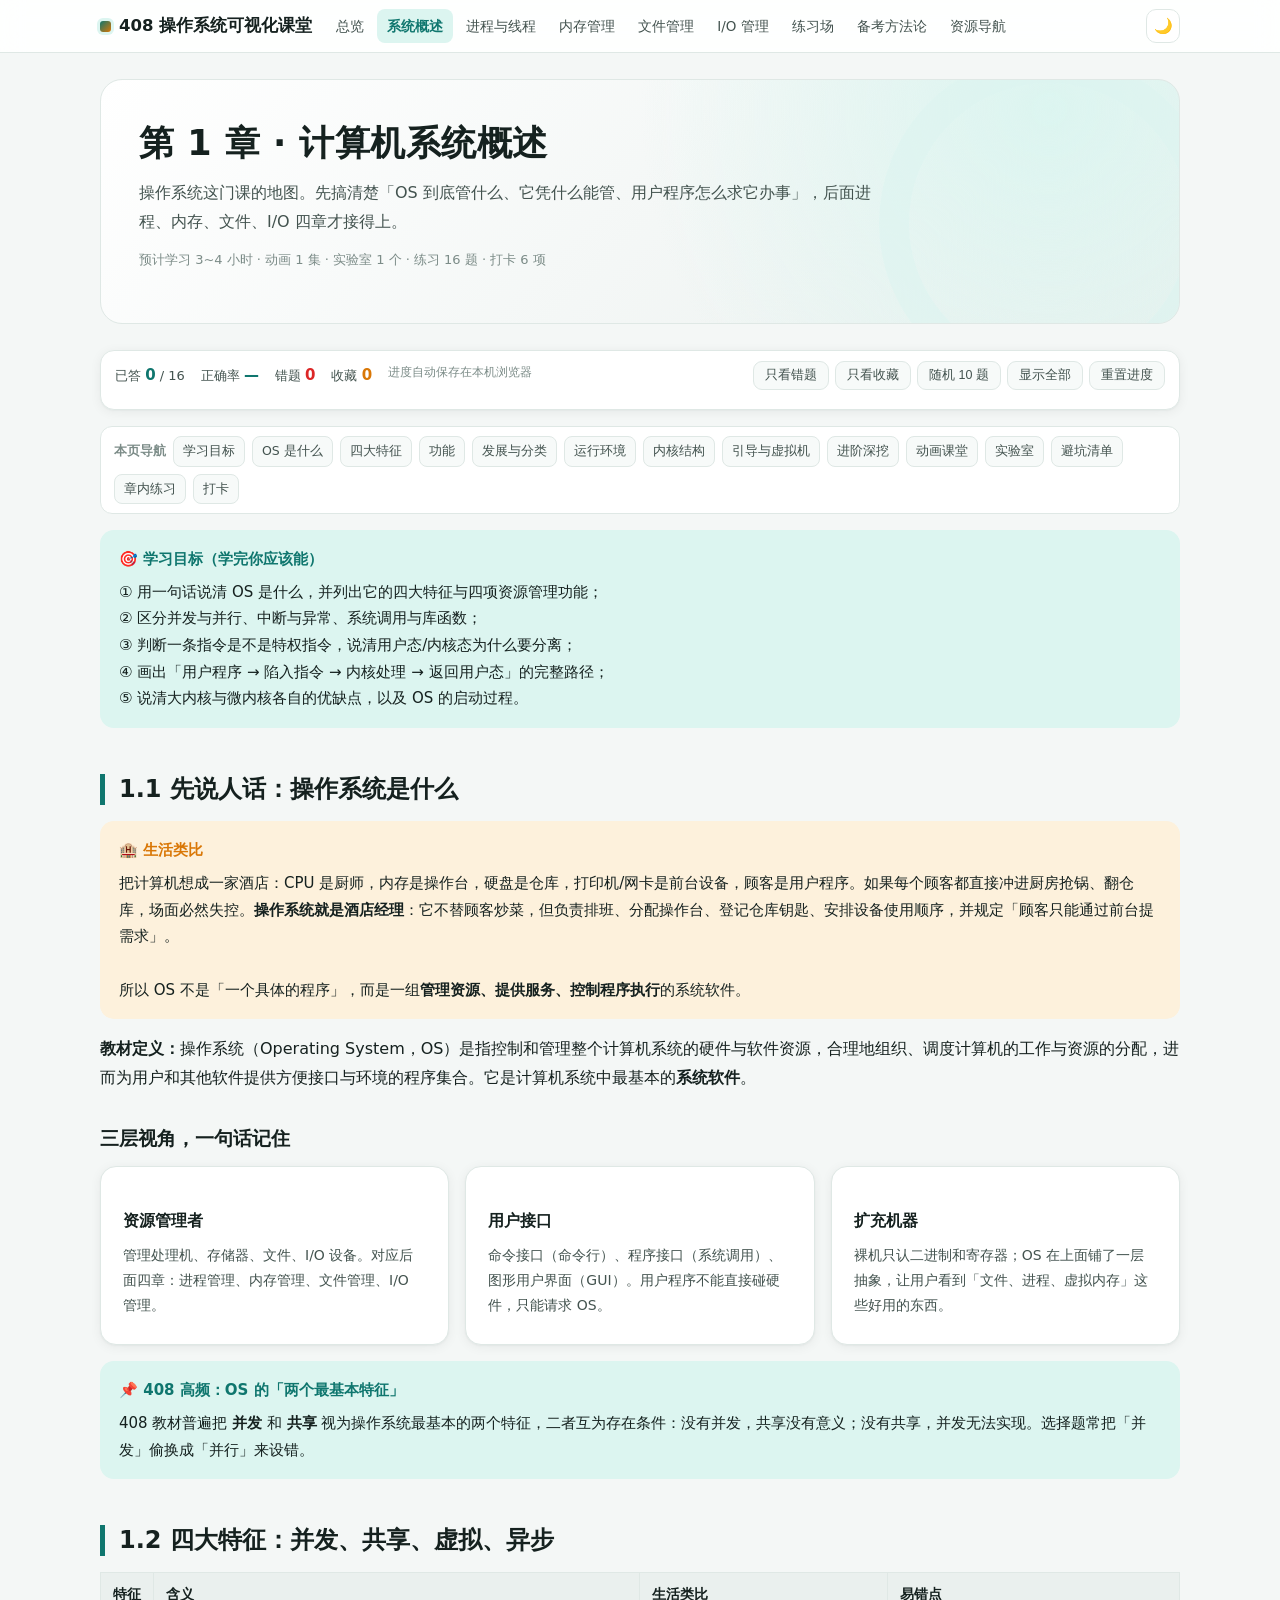
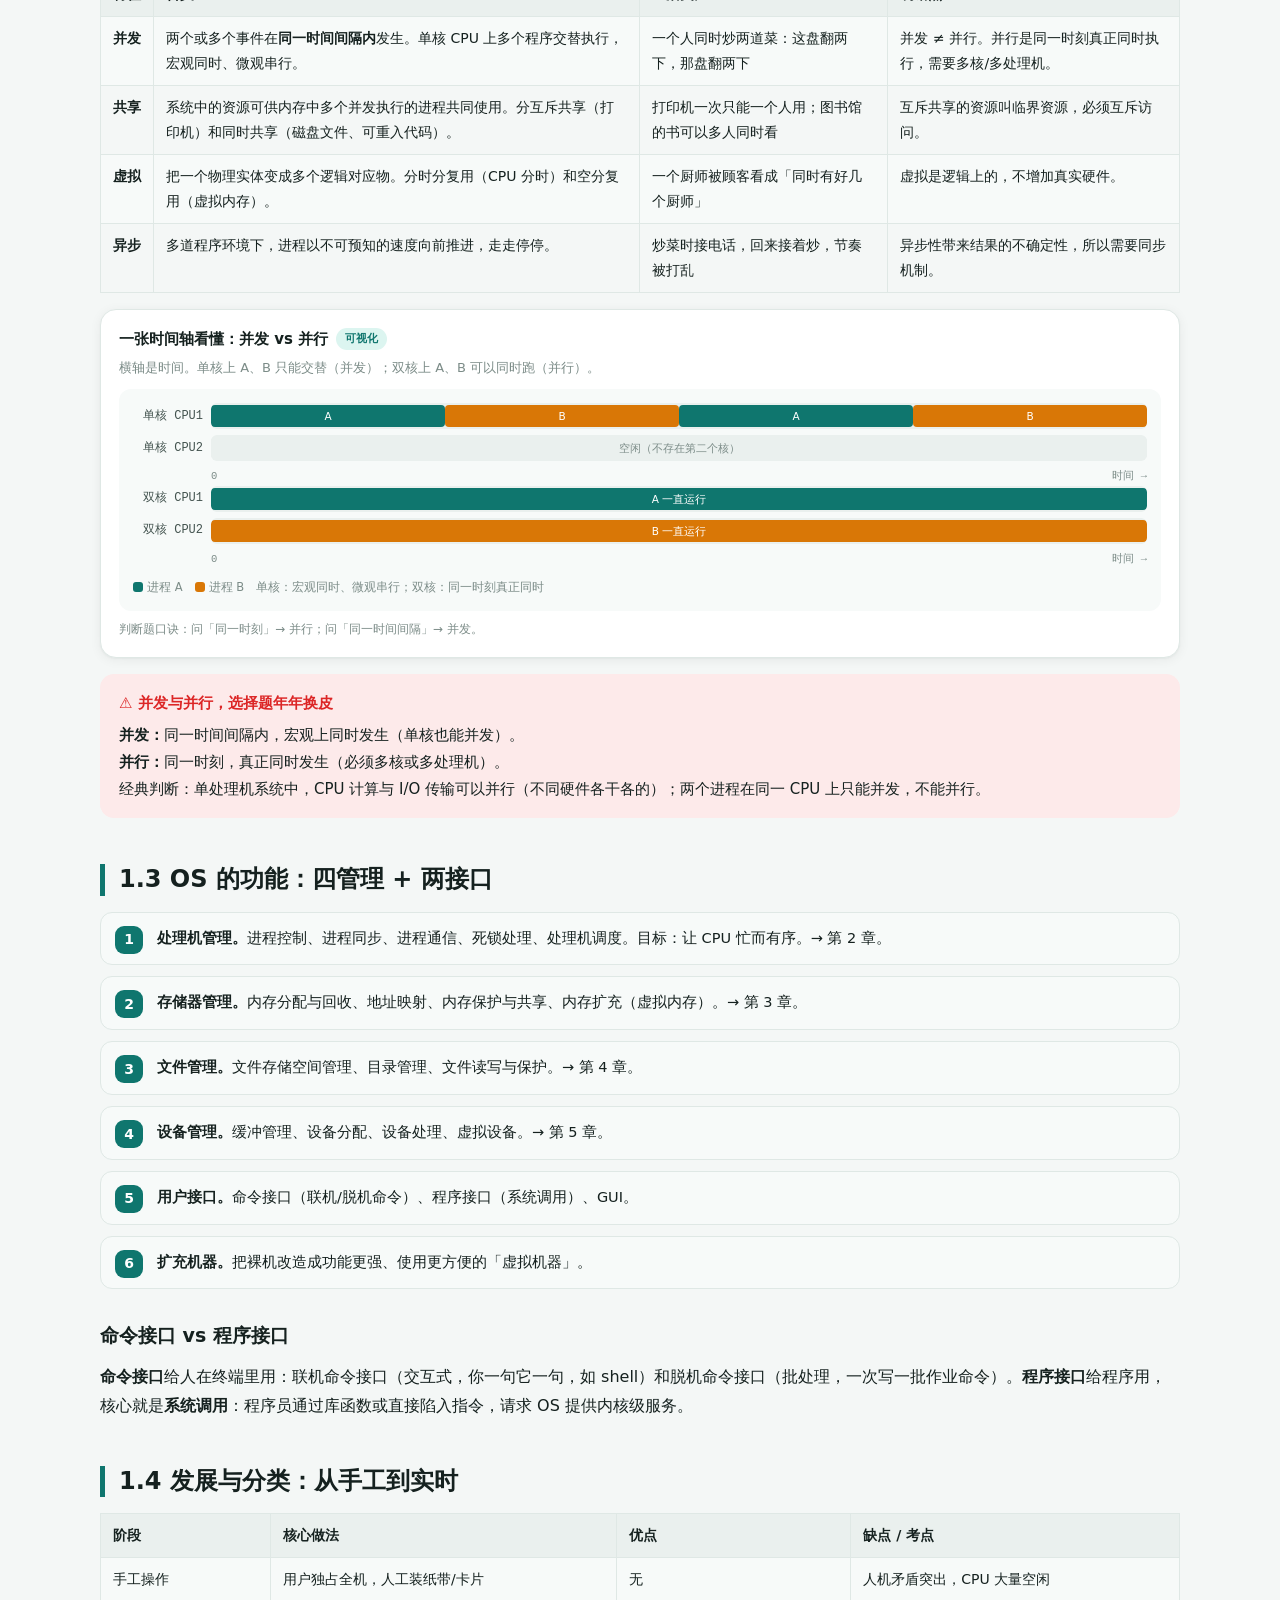
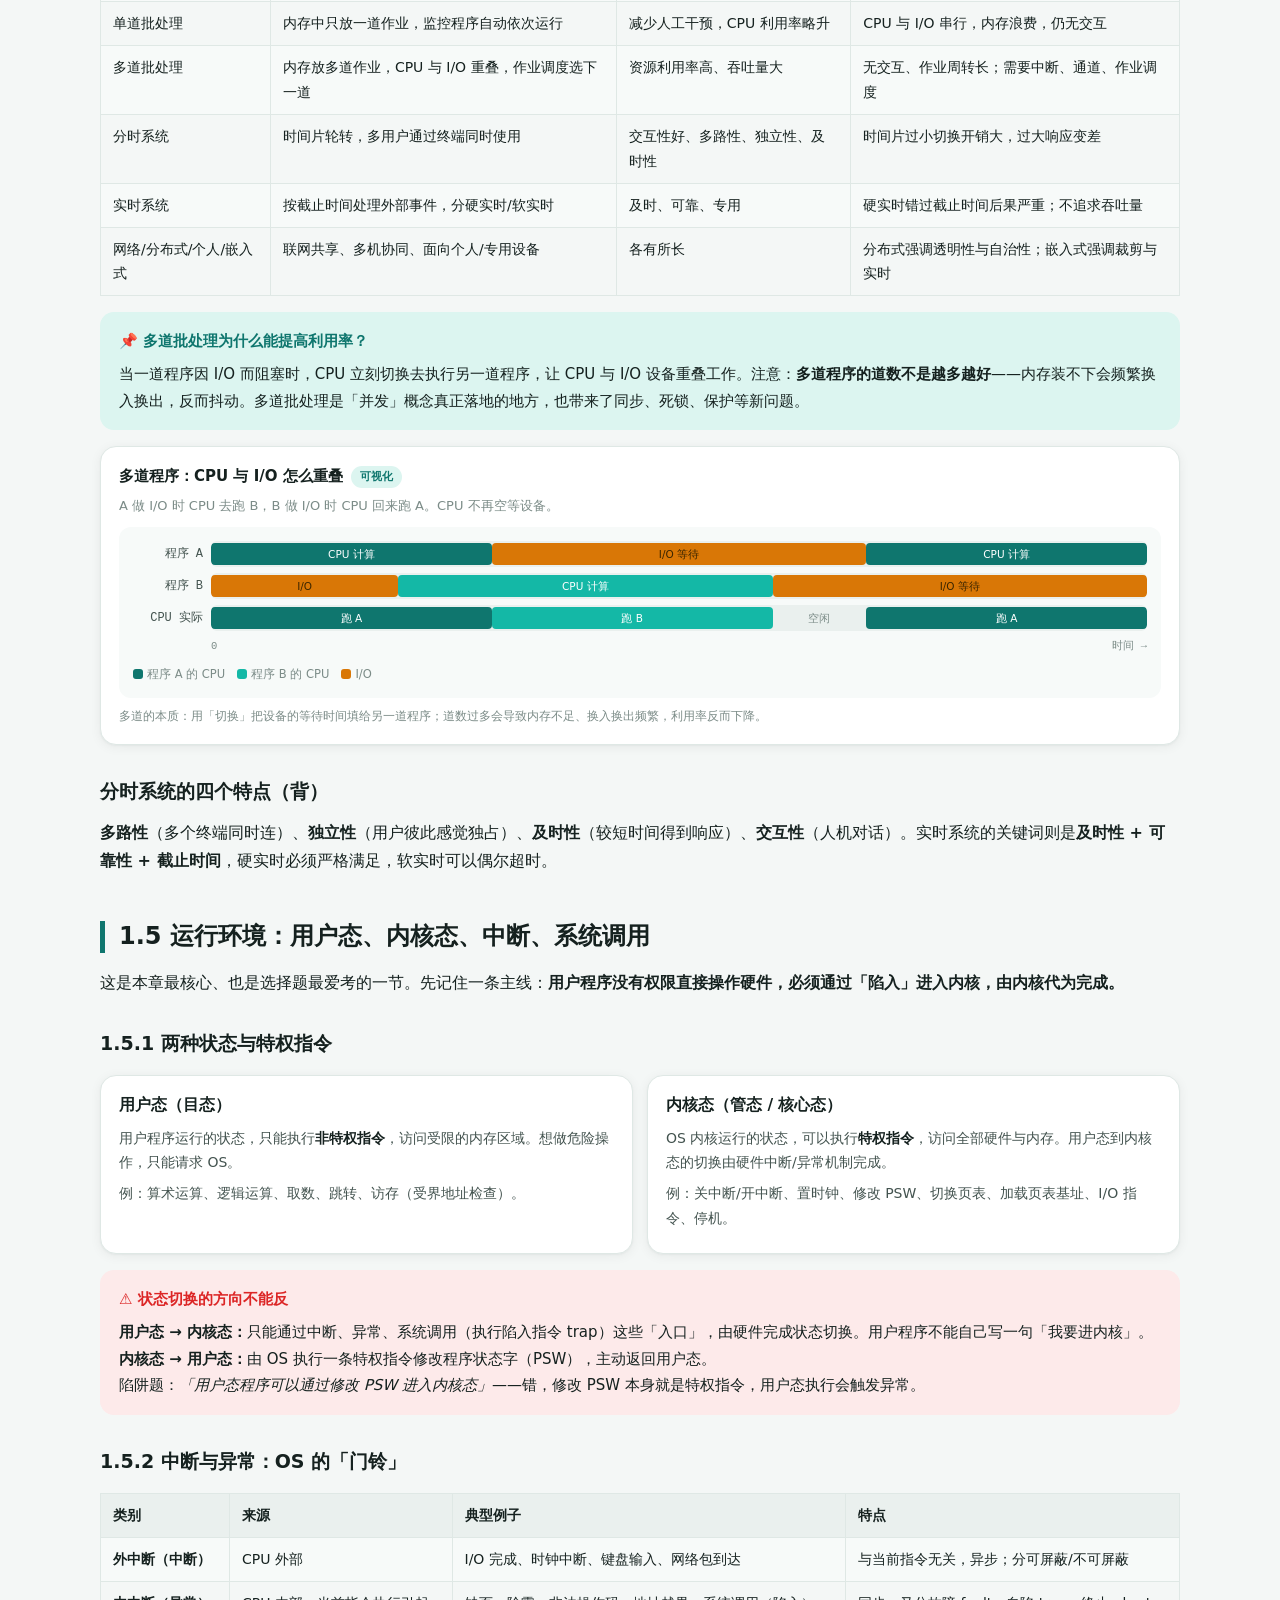
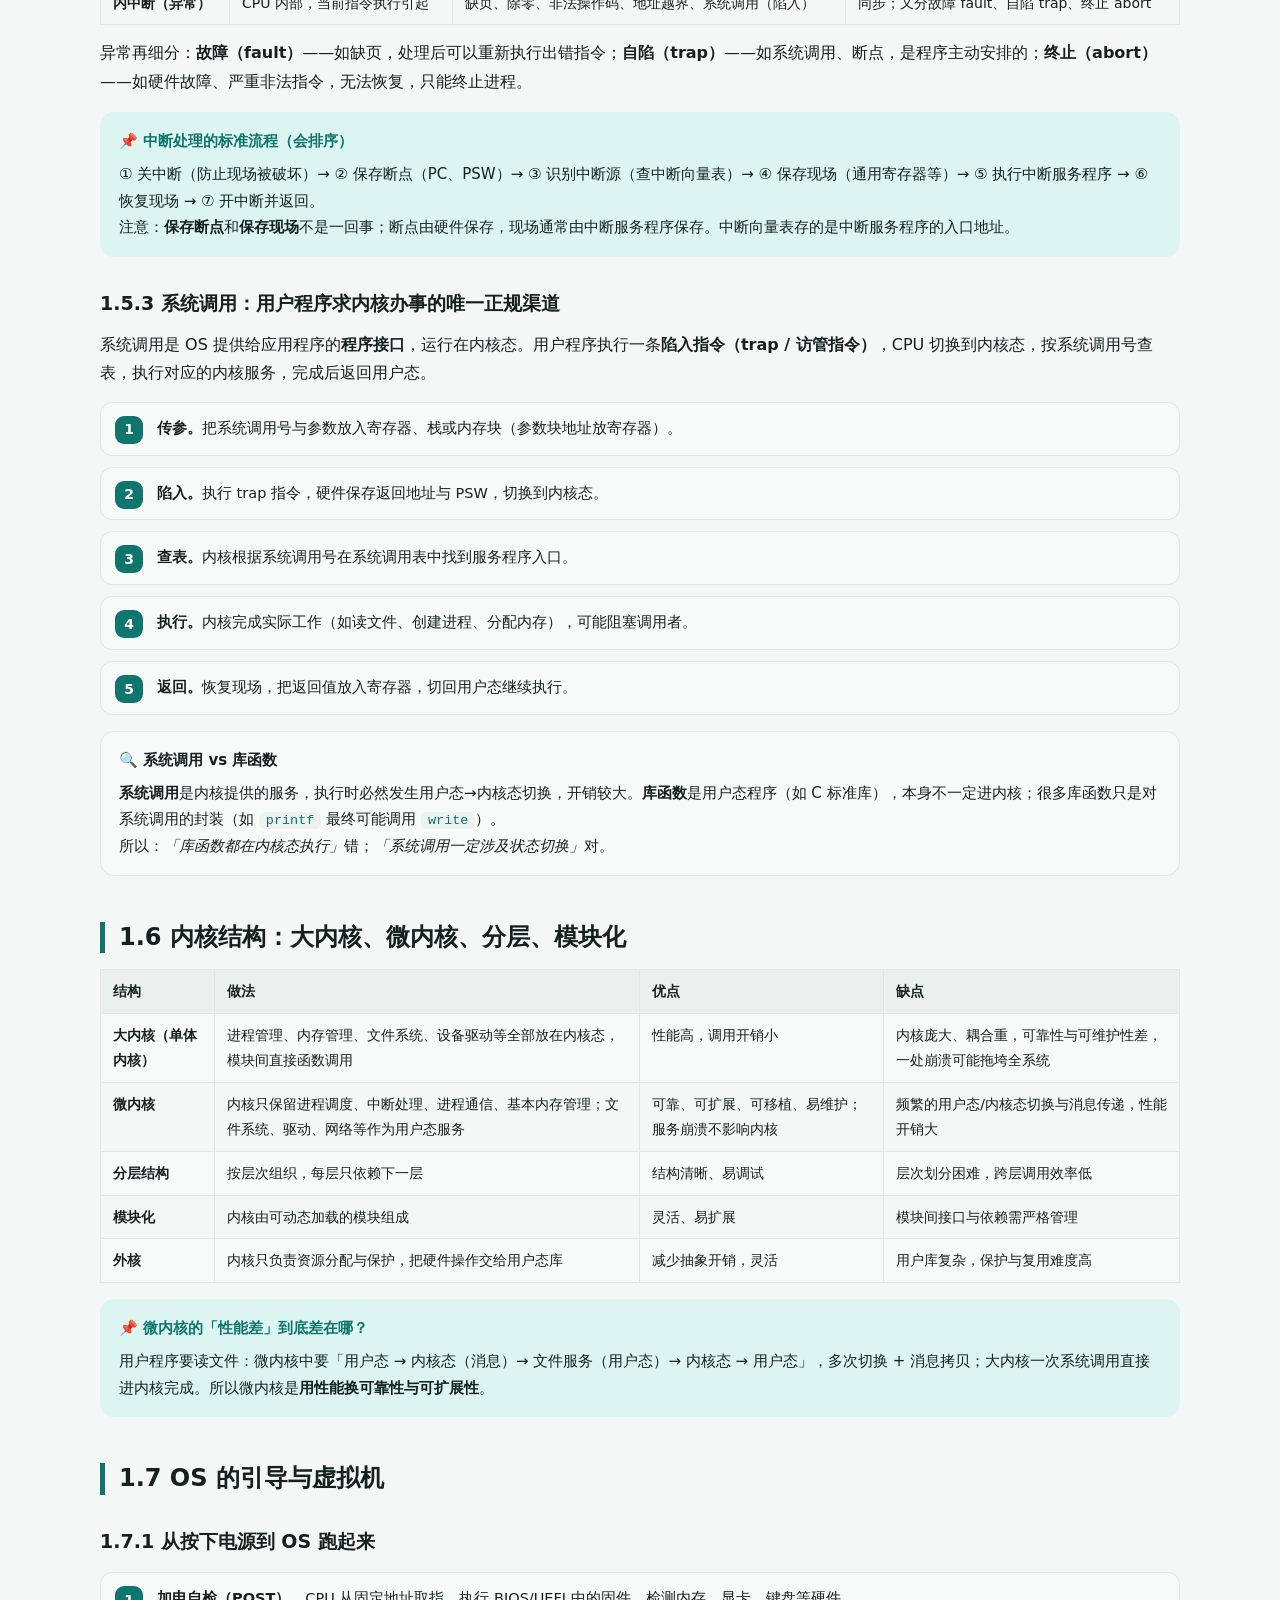
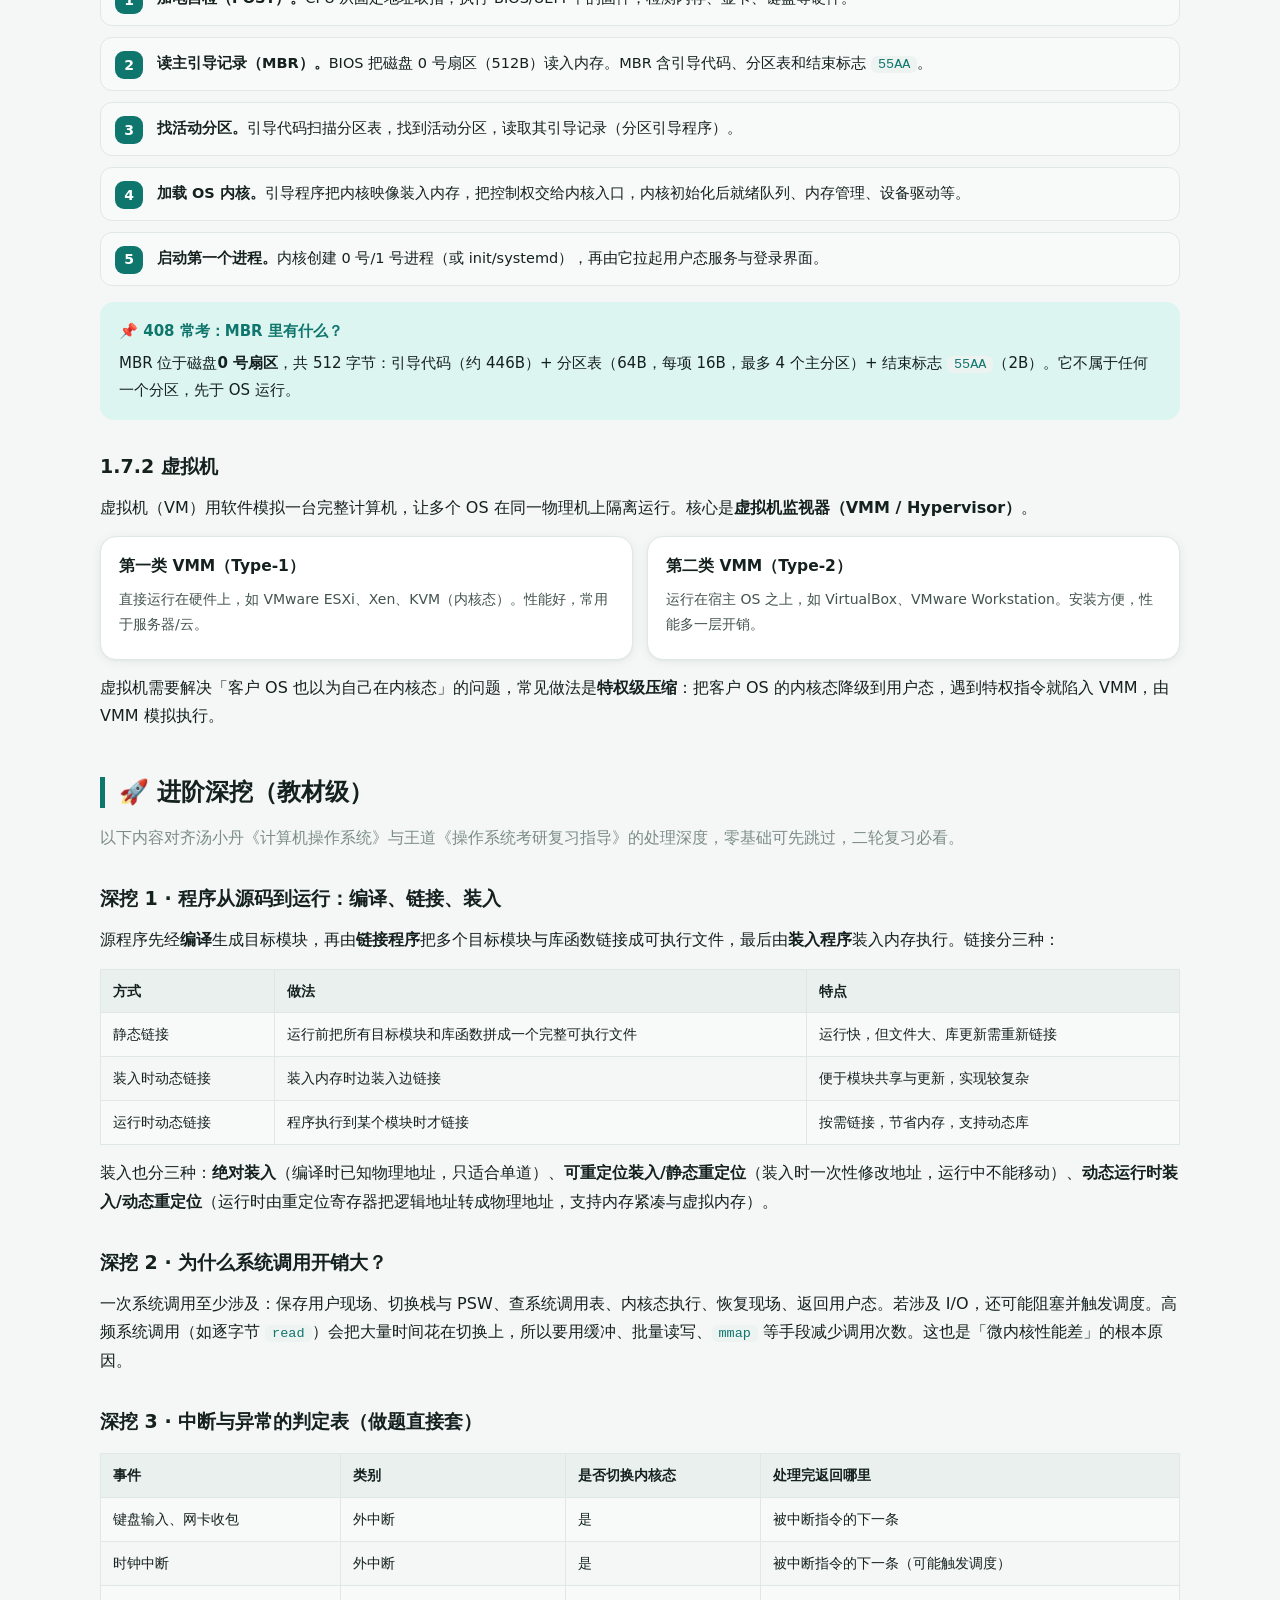
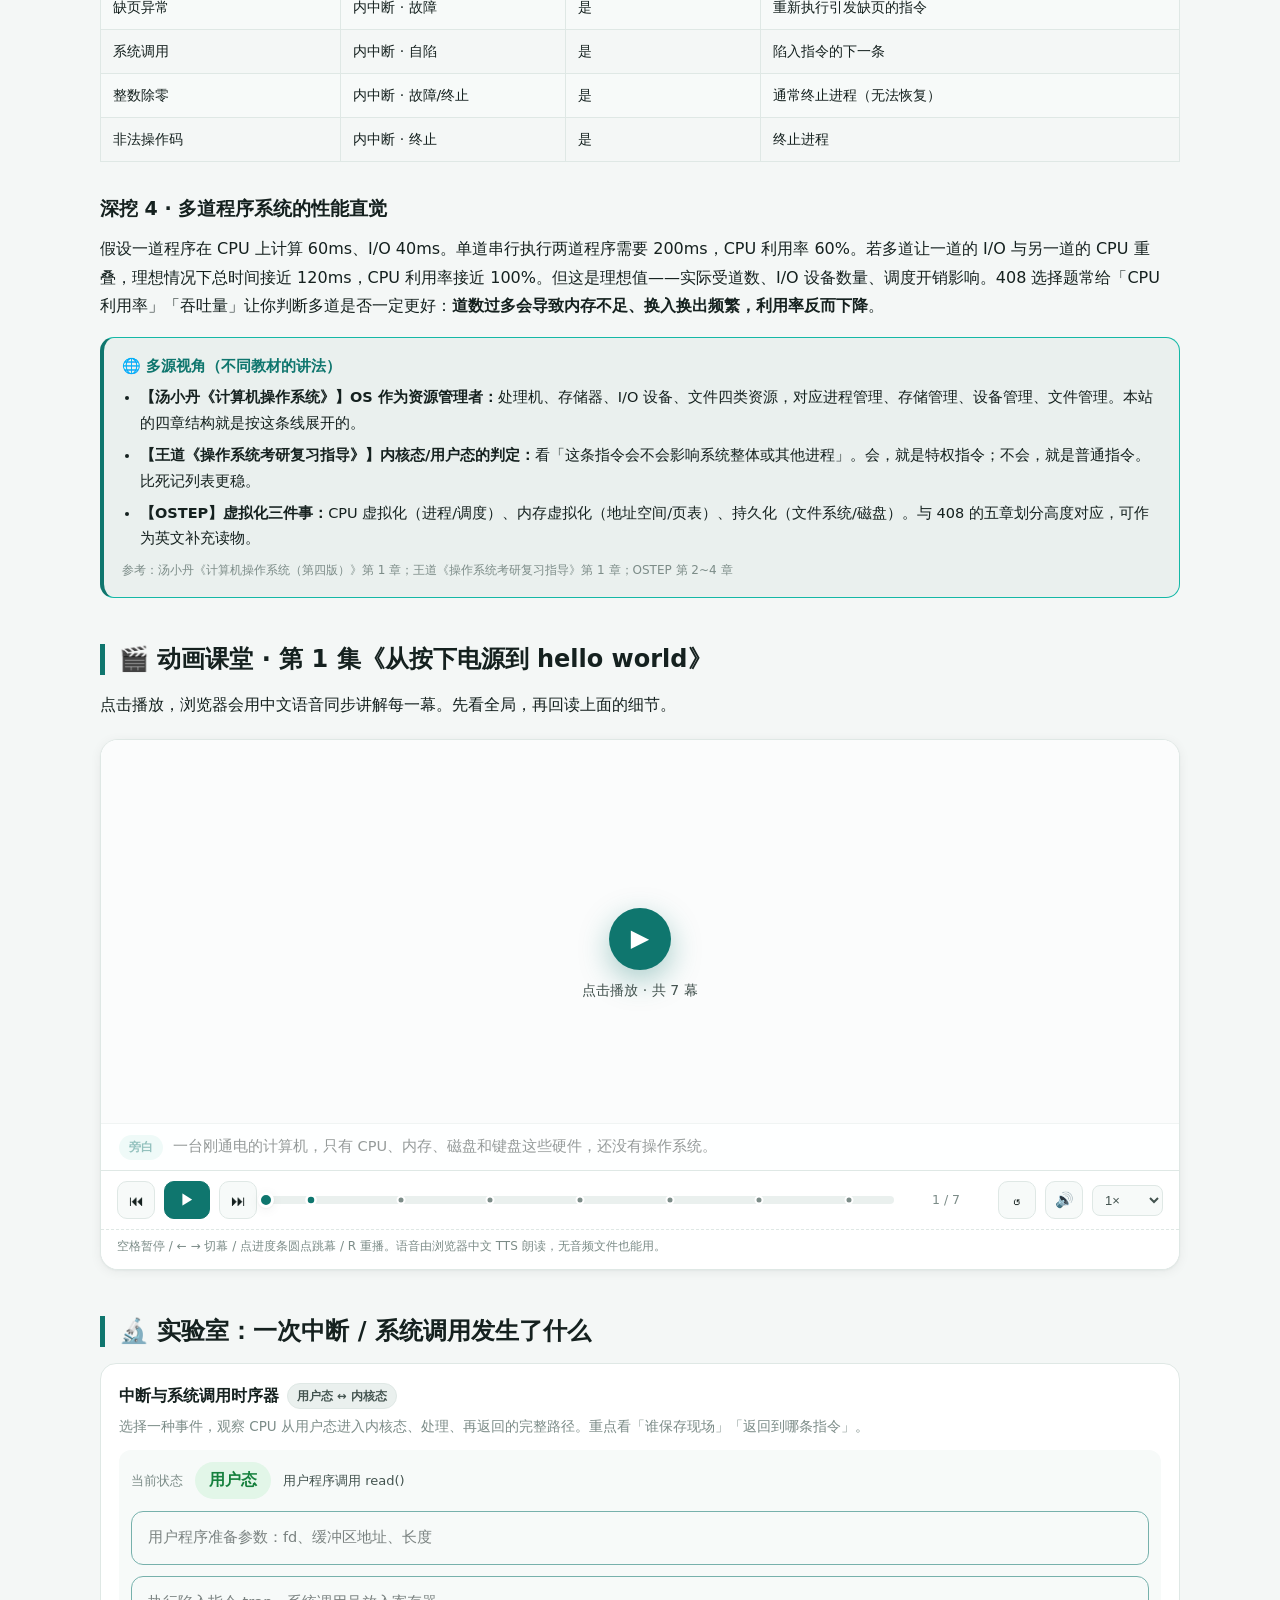
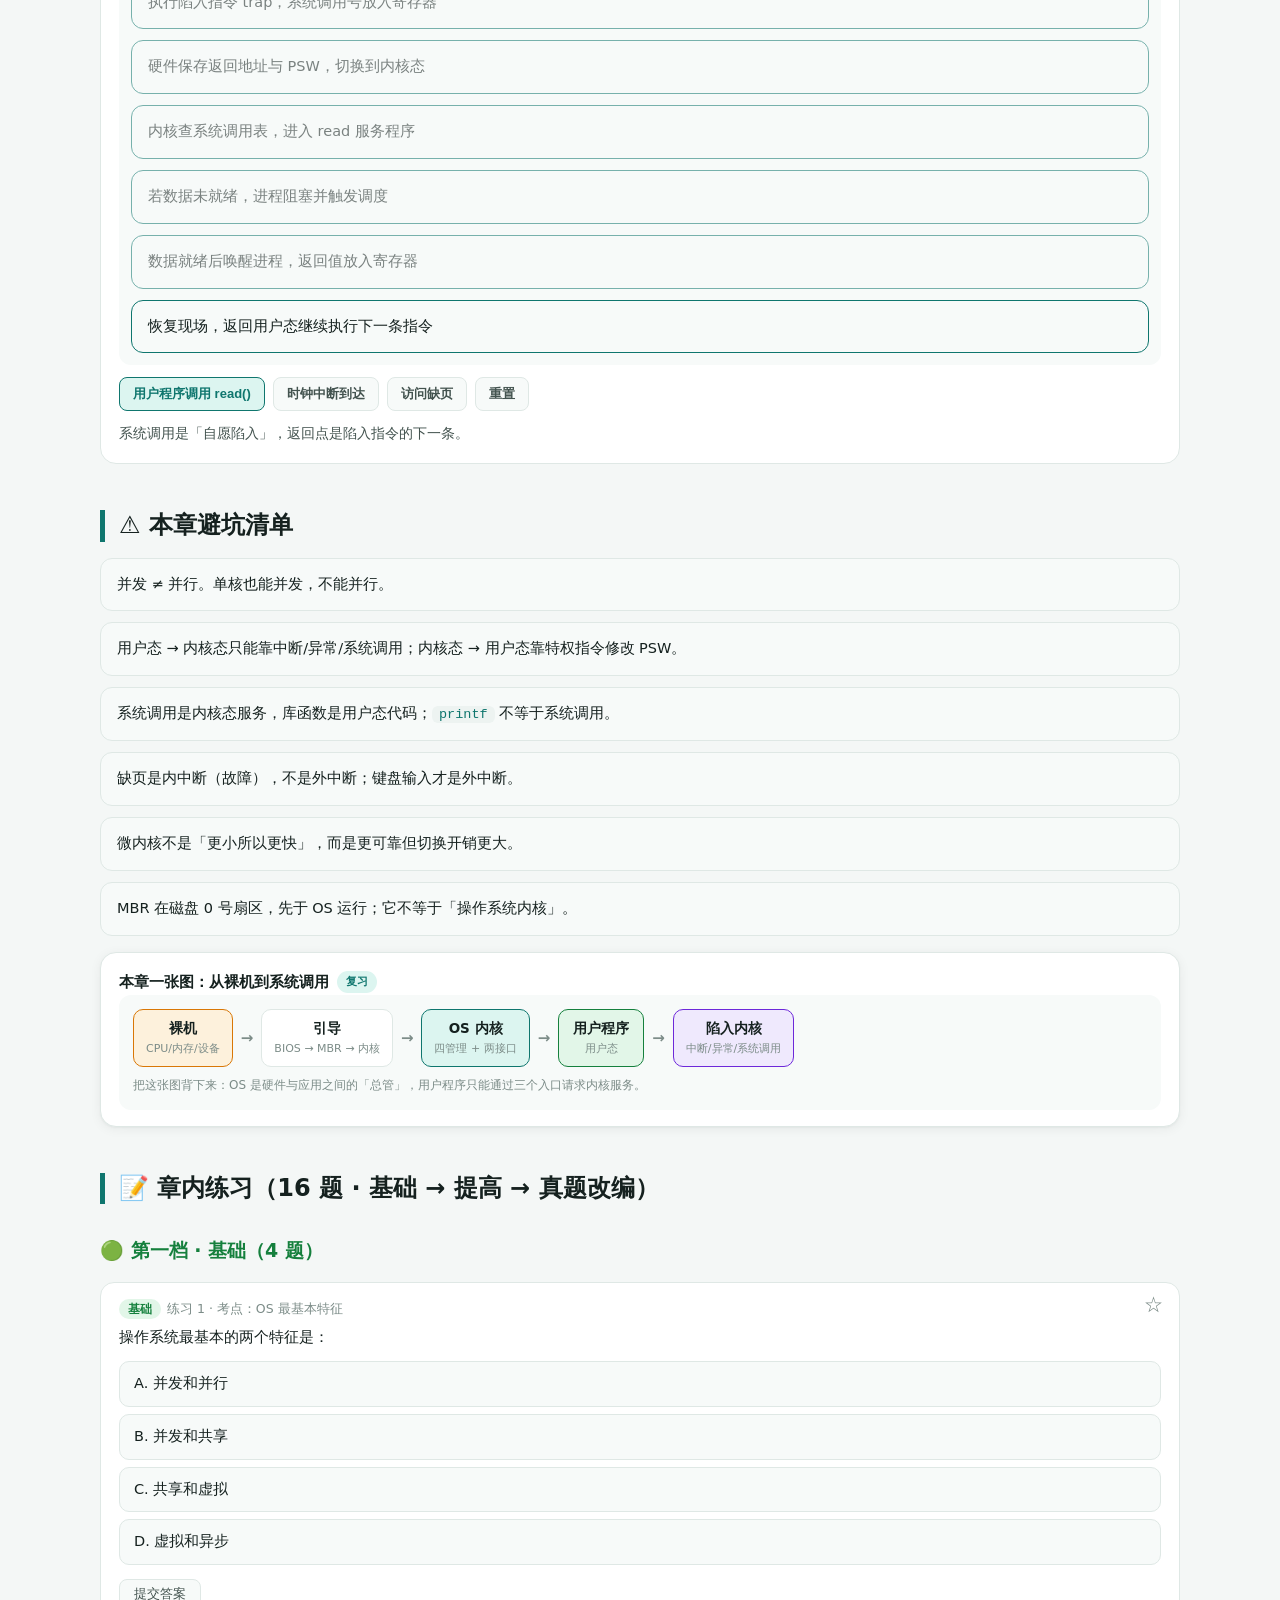
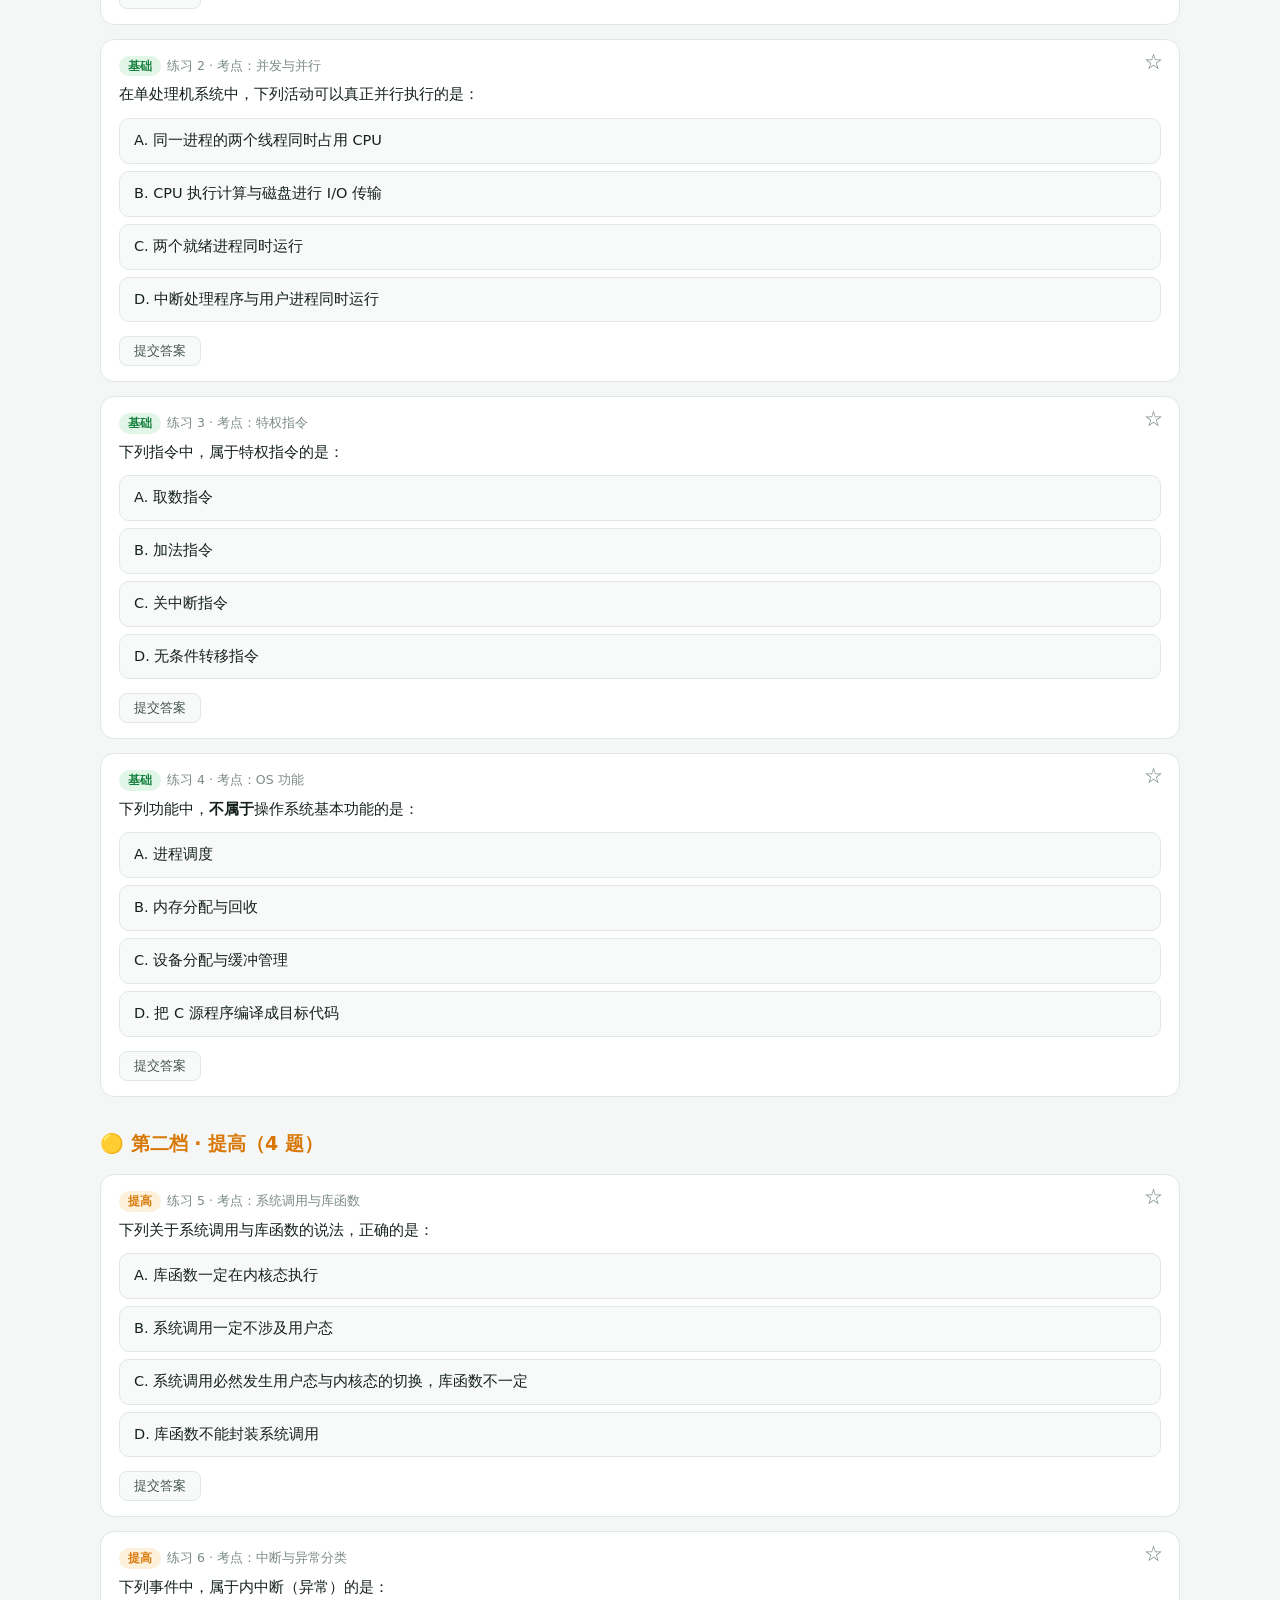
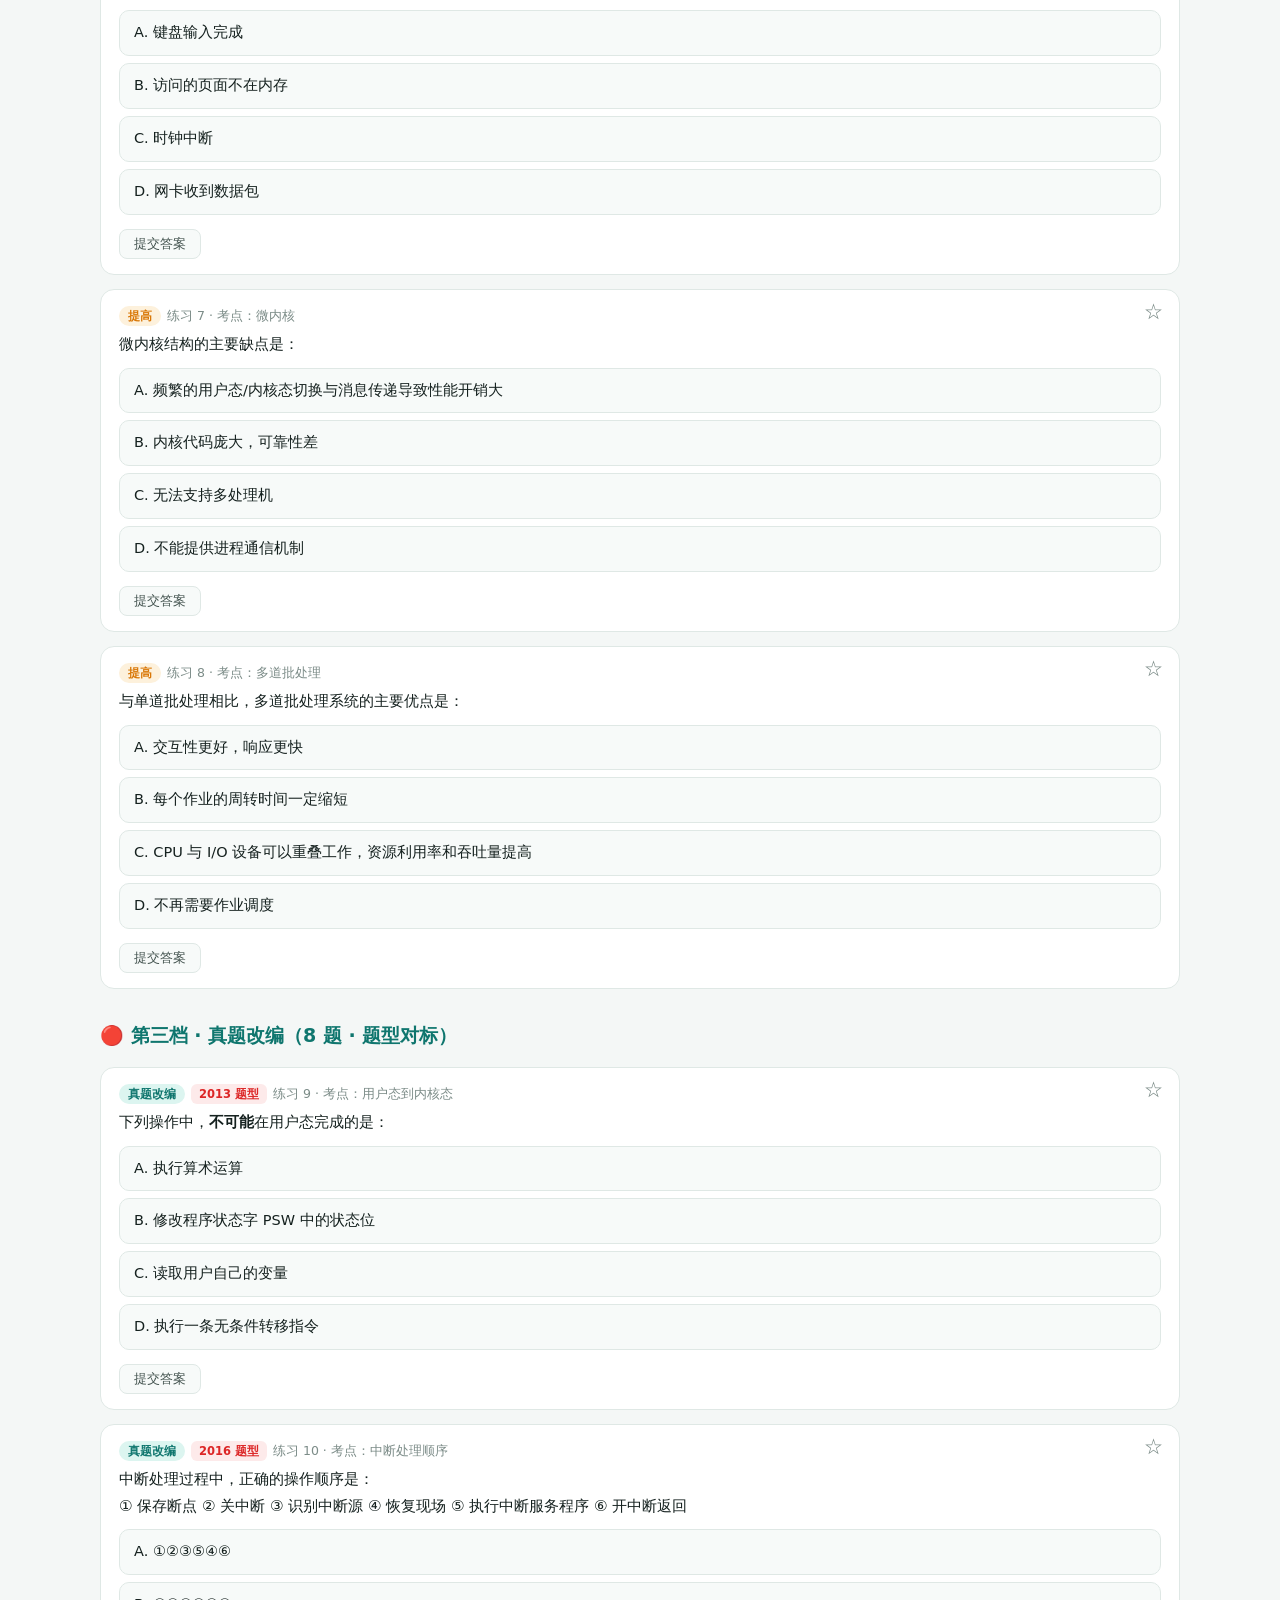
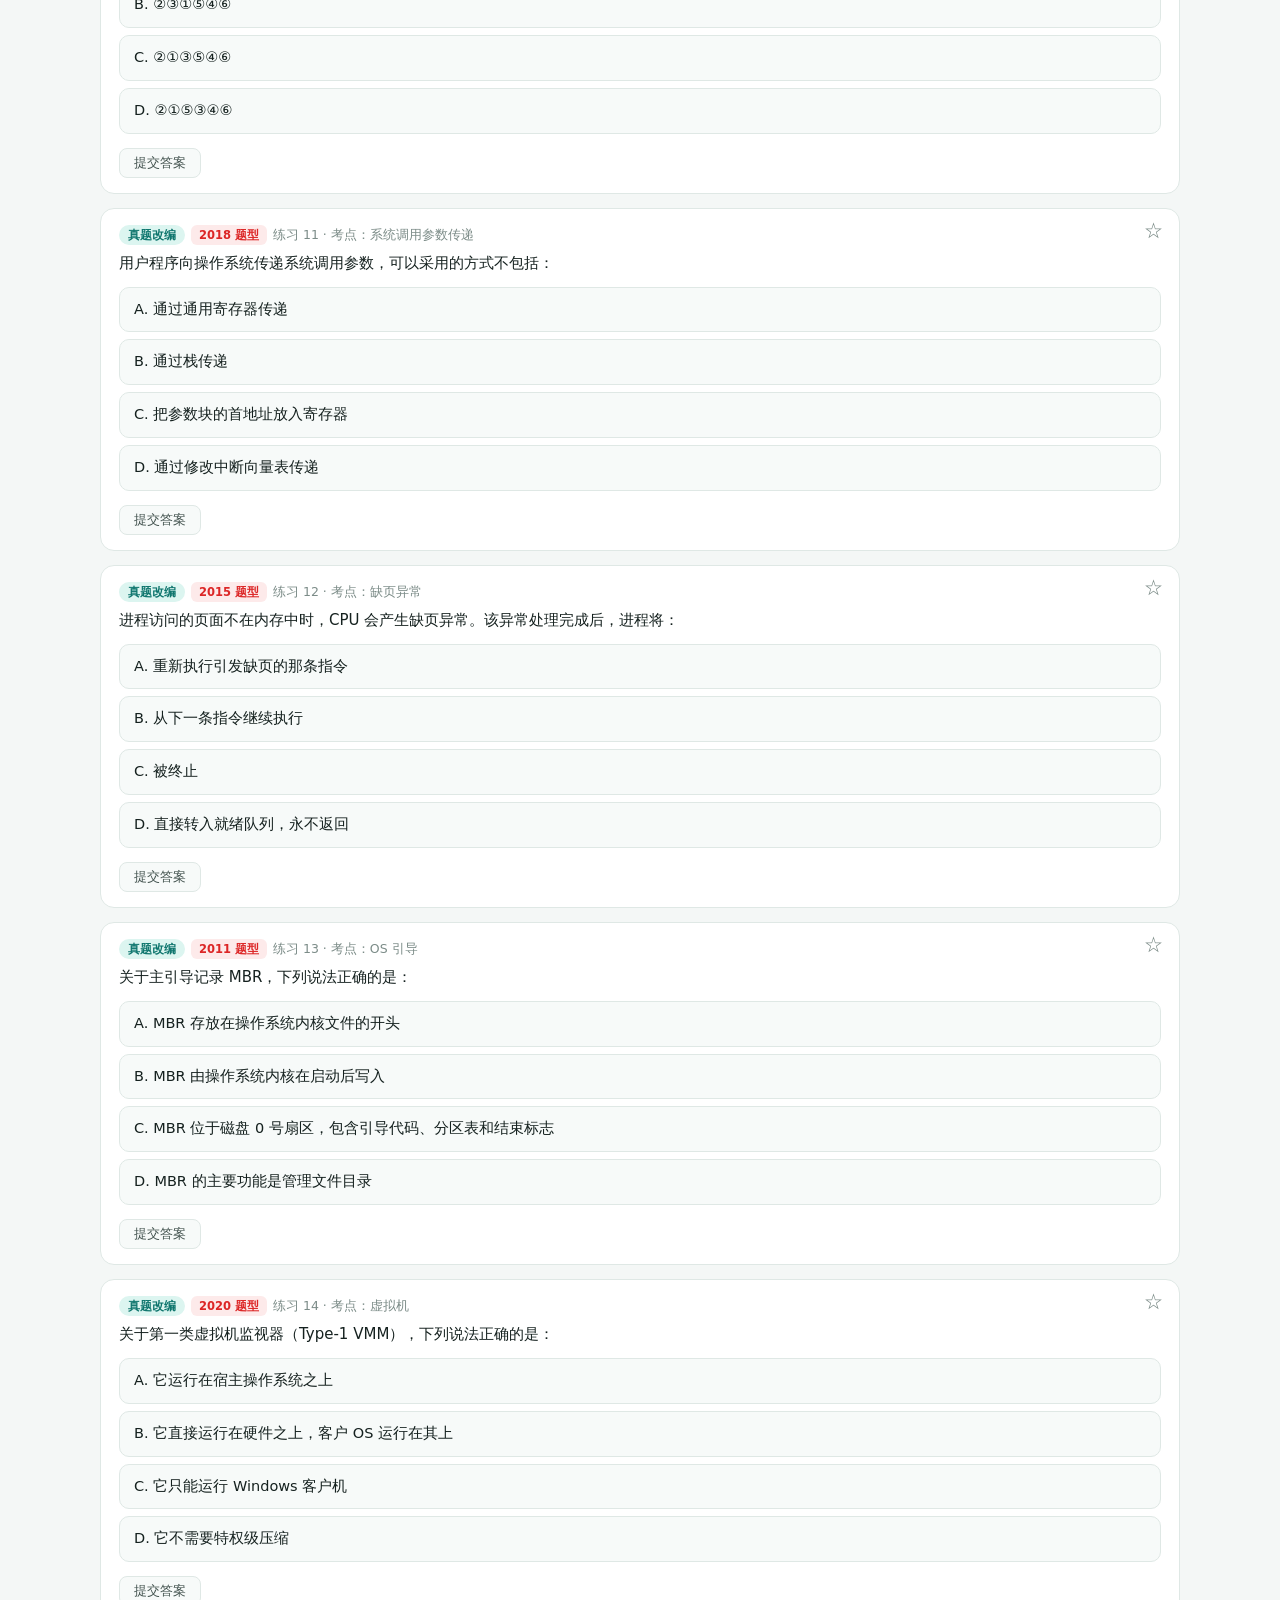
==== commit 26a57426: "增强教学可视化：新增 20 张图解、PV 与 I/O 方式交互实验室" ====
--- a/ch01.html
+++ b/ch01.html
@@ -59,6 +59,31 @@
     </table>
   </div>
 
+  <div class="viz">
+    <div class="viz-head"><span class="viz-title">一张时间轴看懂：并发 vs 并行</span><span class="viz-tag">可视化</span></div>
+    <div class="viz-desc">横轴是时间。单核上 A、B 只能交替（并发）；双核上 A、B 可以同时跑（并行）。</div>
+    <div class="viz-body">
+      <div class="vtl">
+        <div class="vtl-row"><span class="vtl-label">单核 CPU1</span><div class="vtl-track">
+          <div class="vtl-seg" style="left:0;width:25%;background:var(--brand)">A</div>
+          <div class="vtl-seg" style="left:25%;width:25%;background:var(--accent)">B</div>
+          <div class="vtl-seg" style="left:50%;width:25%;background:var(--brand)">A</div>
+          <div class="vtl-seg" style="left:75%;width:25%;background:var(--accent)">B</div>
+        </div></div>
+        <div class="vtl-row"><span class="vtl-label">单核 CPU2</span><div class="vtl-track"><div class="vtl-seg" style="left:0;width:100%;background:var(--bg-soft);color:var(--ink-3)">空闲（不存在第二个核）</div></div></div>
+        <div class="vtl-axis"><span>0</span><span>时间 →</span></div>
+      </div>
+      <div class="vsplit-line"></div>
+      <div class="vtl">
+        <div class="vtl-row"><span class="vtl-label">双核 CPU1</span><div class="vtl-track"><div class="vtl-seg" style="left:0;width:100%;background:var(--brand)">A 一直运行</div></div></div>
+        <div class="vtl-row"><span class="vtl-label">双核 CPU2</span><div class="vtl-track"><div class="vtl-seg" style="left:0;width:100%;background:var(--accent)">B 一直运行</div></div></div>
+        <div class="vtl-axis"><span>0</span><span>时间 →</span></div>
+      </div>
+      <div class="vlegend"><span><i style="background:var(--brand)"></i>进程 A</span><span><i style="background:var(--accent)"></i>进程 B</span><span>单核：宏观同时、微观串行；双核：同一时刻真正同时</span></div>
+    </div>
+    <div class="viz-note">判断题口诀：问「同一时刻」→ 并行；问「同一时间间隔」→ 并发。</div>
+  </div>
+
   <div class="callout warn"><div class="co-title">⚠️ 并发与并行，选择题年年换皮</div>
   <b>并发：</b>同一时间间隔内，宏观上同时发生（单核也能并发）。<br>
   <b>并行：</b>同一时刻，真正同时发生（必须多核或多处理机）。<br>
@@ -92,6 +117,34 @@
 
   <div class="callout exam"><div class="co-title">📌 多道批处理为什么能提高利用率？</div>
   当一道程序因 I/O 而阻塞时，CPU 立刻切换去执行另一道程序，让 CPU 与 I/O 设备重叠工作。注意：<b>多道程序的道数不是越多越好</b>——内存装不下会频繁换入换出，反而抖动。多道批处理是「并发」概念真正落地的地方，也带来了同步、死锁、保护等新问题。</div>
+
+  <div class="viz">
+    <div class="viz-head"><span class="viz-title">多道程序：CPU 与 I/O 怎么重叠</span><span class="viz-tag">可视化</span></div>
+    <div class="viz-desc">A 做 I/O 时 CPU 去跑 B，B 做 I/O 时 CPU 回来跑 A。CPU 不再空等设备。</div>
+    <div class="viz-body">
+      <div class="vtl">
+        <div class="vtl-row"><span class="vtl-label">程序 A</span><div class="vtl-track">
+          <div class="vtl-seg" style="left:0;width:30%;background:var(--brand)">CPU 计算</div>
+          <div class="vtl-seg" style="left:30%;width:40%;background:var(--accent);color:#3a2500">I/O 等待</div>
+          <div class="vtl-seg" style="left:70%;width:30%;background:var(--brand)">CPU 计算</div>
+        </div></div>
+        <div class="vtl-row"><span class="vtl-label">程序 B</span><div class="vtl-track">
+          <div class="vtl-seg" style="left:0;width:20%;background:var(--accent);color:#3a2500">I/O</div>
+          <div class="vtl-seg" style="left:20%;width:40%;background:var(--brand-2)">CPU 计算</div>
+          <div class="vtl-seg" style="left:60%;width:40%;background:var(--accent);color:#3a2500">I/O 等待</div>
+        </div></div>
+        <div class="vtl-row"><span class="vtl-label">CPU 实际</span><div class="vtl-track">
+          <div class="vtl-seg" style="left:0;width:30%;background:var(--brand)">跑 A</div>
+          <div class="vtl-seg" style="left:30%;width:30%;background:var(--brand-2)">跑 B</div>
+          <div class="vtl-seg" style="left:60%;width:10%;background:var(--bg-soft);color:var(--ink-3)">空闲</div>
+          <div class="vtl-seg" style="left:70%;width:30%;background:var(--brand)">跑 A</div>
+        </div></div>
+        <div class="vtl-axis"><span>0</span><span>时间 →</span></div>
+      </div>
+      <div class="vlegend"><span><i style="background:var(--brand)"></i>程序 A 的 CPU</span><span><i style="background:var(--brand-2)"></i>程序 B 的 CPU</span><span><i style="background:var(--accent)"></i>I/O</span></div>
+    </div>
+    <div class="viz-note">多道的本质：用「切换」把设备的等待时间填给另一道程序；道数过多会导致内存不足、换入换出频繁，利用率反而下降。</div>
+  </div>
 
   <h3 class="sub">分时系统的四个特点（背）</h3>
   <p><b>多路性</b>（多个终端同时连）、<b>独立性</b>（用户彼此感觉独占）、<b>及时性</b>（较短时间得到响应）、<b>交互性</b>（人机对话）。实时系统的关键词则是<b>及时性 + 可靠性 + 截止时间</b>，硬实时必须严格满足，软实时可以偶尔超时。</p>
@@ -257,6 +310,24 @@
     <div class="step">缺页是内中断（故障），不是外中断；键盘输入才是外中断。</div>
     <div class="step">微内核不是「更小所以更快」，而是更可靠但切换开销更大。</div>
     <div class="step">MBR 在磁盘 0 号扇区，先于 OS 运行；它不等于「操作系统内核」。</div>
+  </div>
+
+  <div class="viz">
+    <div class="viz-head"><span class="viz-title">本章一张图：从裸机到系统调用</span><span class="viz-tag">复习</span></div>
+    <div class="viz-body">
+      <div class="vflow">
+        <div class="vbox accent"><b>裸机</b><small>CPU/内存/设备</small></div>
+        <span class="varrow">→</span>
+        <div class="vbox"><b>引导</b><small>BIOS → MBR → 内核</small></div>
+        <span class="varrow">→</span>
+        <div class="vbox hot"><b>OS 内核</b><small>四管理 + 两接口</small></div>
+        <span class="varrow">→</span>
+        <div class="vbox ok"><b>用户程序</b><small>用户态</small></div>
+        <span class="varrow">→</span>
+        <div class="vbox violet"><b>陷入内核</b><small>中断/异常/系统调用</small></div>
+      </div>
+      <div class="viz-note">把这张图背下来：OS 是硬件与应用之间的「总管」，用户程序只能通过三个入口请求内核服务。</div>
+    </div>
   </div>
 
   <h2 class="sec" id="quiz">📝 章内练习（16 题 · 基础 → 提高 → 真题改编）</h2>
--- a/assets/style.css
+++ b/assets/style.css
@@ -503,6 +503,86 @@
 .bank-source { font-size: 11.5px; color: var(--ink-3); margin-left: 6px; }
 .empty-state { text-align: center; padding: 40px 20px; color: var(--ink-3); font-size: 14px; }
 
+/* ── 教学可视化通用组件 ── */
+.viz {
+  background: var(--card); border: 1px solid var(--line); border-radius: 16px;
+  padding: 16px 18px; margin: 16px 0; box-shadow: var(--shadow);
+}
+.viz-head { display: flex; align-items: center; gap: 8px; flex-wrap: wrap; }
+.viz-title { font-weight: 800; font-size: 15px; }
+.viz-tag { font-size: 11px; font-weight: 700; color: var(--brand); background: var(--brand-soft); border-radius: 999px; padding: 1px 9px; }
+.viz-desc { font-size: 13px; color: var(--ink-3); margin: 4px 0 10px; }
+.viz-body { background: var(--card-2); border-radius: 12px; padding: 14px; overflow-x: auto; }
+.viz-note { font-size: 12px; color: var(--ink-3); margin-top: 8px; }
+
+.vflow { display: flex; align-items: center; gap: 8px; flex-wrap: wrap; }
+.vflow.col { flex-direction: column; align-items: stretch; }
+.vbox {
+  min-width: 86px; padding: 9px 12px; border: 1.5px solid var(--line);
+  border-radius: 10px; background: var(--card); text-align: center;
+  font-size: 13px; line-height: 1.45;
+}
+.vbox b { display: block; font-size: 13.5px; }
+.vbox small { display: block; color: var(--ink-3); font-size: 11px; margin-top: 2px; }
+.vbox.hot { background: var(--brand-soft); border-color: var(--brand); }
+.vbox.ok { background: var(--green-soft); border-color: var(--green); }
+.vbox.warn { background: var(--red-soft); border-color: var(--red); }
+.vbox.accent { background: var(--accent-soft); border-color: var(--accent); }
+.vbox.violet { background: var(--violet-soft); border-color: var(--violet); }
+.vbox.ghost { border-style: dashed; color: var(--ink-3); }
+.varrow { color: var(--ink-3); font-weight: 700; font-size: 15px; flex-shrink: 0; }
+.varrow.down { transform: rotate(90deg); }
+.vbranch { display: grid; gap: 8px; }
+
+.vtl { display: grid; gap: 6px; min-width: 540px; }
+.vtl-row { display: flex; align-items: center; gap: 8px; }
+.vtl-label { width: 70px; flex-shrink: 0; font-size: 12px; color: var(--ink-2); text-align: right; font-family: Consolas, monospace; }
+.vtl-track { position: relative; flex: 1; height: 26px; background: var(--bg-soft); border-radius: 6px; overflow: hidden; }
+.vtl-seg { position: absolute; top: 2px; bottom: 2px; border-radius: 4px; font-size: 10.5px; color: #fff; display: flex; align-items: center; justify-content: center; white-space: nowrap; overflow: hidden; }
+.vtl-axis { display: flex; justify-content: space-between; margin-left: 78px; font-size: 10.5px; color: var(--ink-3); font-family: Consolas, monospace; }
+.vlegend { display: flex; gap: 12px; flex-wrap: wrap; font-size: 11.5px; color: var(--ink-3); margin-top: 8px; }
+.vlegend i { display: inline-block; width: 10px; height: 10px; border-radius: 3px; margin-right: 4px; vertical-align: -1px; }
+
+.vblocks { display: flex; gap: 4px; flex-wrap: wrap; align-items: center; }
+.vblock {
+  min-width: 42px; height: 40px; padding: 0 6px; border: 1.5px solid var(--line); border-radius: 6px;
+  display: flex; align-items: center; justify-content: center;
+  font-family: Consolas, monospace; font-size: 11.5px; background: var(--card);
+}
+.vblock.hot { background: var(--brand-soft); border-color: var(--brand); color: var(--brand); font-weight: 700; }
+.vblock.accent { background: var(--accent-soft); border-color: var(--accent); color: var(--accent); font-weight: 700; }
+.vblock.on { background: var(--brand-soft); border-color: var(--brand); color: var(--brand); font-weight: 700; }
+.vblock.warn { background: var(--red-soft); border-color: var(--red); color: var(--red); font-weight: 700; }
+.vblock.ok { background: var(--green-soft); border-color: var(--green); color: var(--green); font-weight: 700; }
+.vblock.hole { border-style: dashed; color: var(--ink-3); }
+.vblock.lg { min-width: 58px; }
+.vblock.sm { min-width: 30px; height: 30px; font-size: 10.5px; }
+
+.vcompare { display: grid; grid-template-columns: repeat(auto-fit, minmax(260px, 1fr)); gap: 12px; }
+.vcompare > div { background: var(--card); border: 1px solid var(--line); border-radius: 10px; padding: 10px 12px; }
+.vcompare h5 { font-size: 13px; margin-bottom: 6px; color: var(--brand); }
+
+.vlayers { display: grid; gap: 6px; }
+.vlayer { padding: 8px 12px; border-radius: 9px; border: 1.5px solid var(--line); background: var(--card); font-size: 13px; }
+.vlayer small { color: var(--ink-3); }
+
+.vmatrix { display: grid; gap: 3px; }
+.vmatrix .vc { min-width: 34px; height: 30px; border: 1px solid var(--line); border-radius: 5px; display: flex; align-items: center; justify-content: center; font-family: Consolas, monospace; font-size: 11px; background: var(--card); }
+.vmatrix .vc.hot { background: var(--brand); border-color: var(--brand); color: #fff; font-weight: 700; }
+
+.vpill { display: inline-block; font-size: 11px; border-radius: 999px; padding: 1px 9px; background: var(--bg-soft); color: var(--ink-2); }
+.vpill.brand { background: var(--brand-soft); color: var(--brand); }
+.vpill.red { background: var(--red-soft); color: var(--red); }
+.vpill.green { background: var(--green-soft); color: var(--green); }
+.vpill.accent { background: var(--accent-soft); color: var(--accent); }
+
+@media (max-width: 640px) {
+  .viz { padding: 13px 14px; }
+  .viz-body { padding: 10px; }
+  .vtl { min-width: 500px; }
+  .vbox { min-width: 74px; padding: 8px 10px; font-size: 12px; }
+}
+
 /* 页脚 */
 footer { border-top: 1px solid var(--line); padding: 26px 20px 40px; text-align: center; color: var(--ink-3); font-size: 13px; margin-top: 50px; }
 footer .pagers { display: flex; justify-content: center; gap: 14px; margin-top: 10px; flex-wrap: wrap; }
